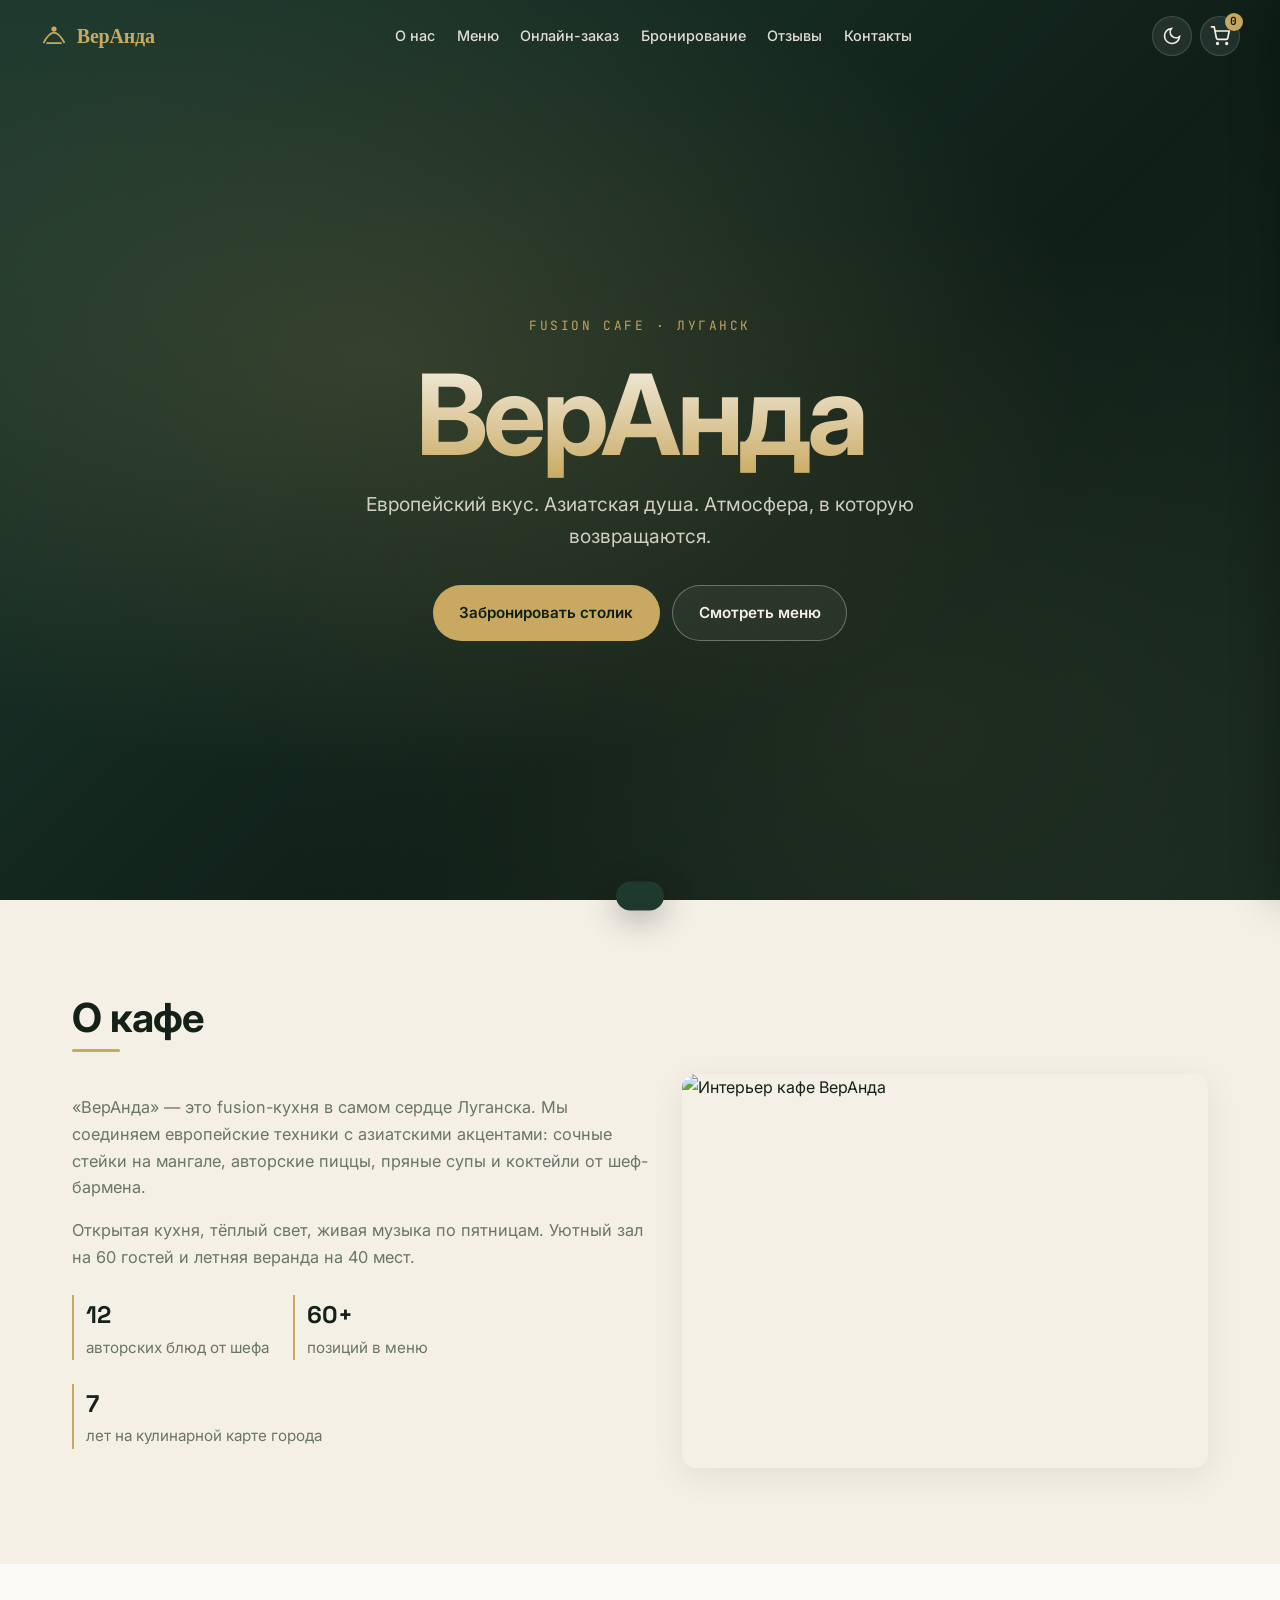
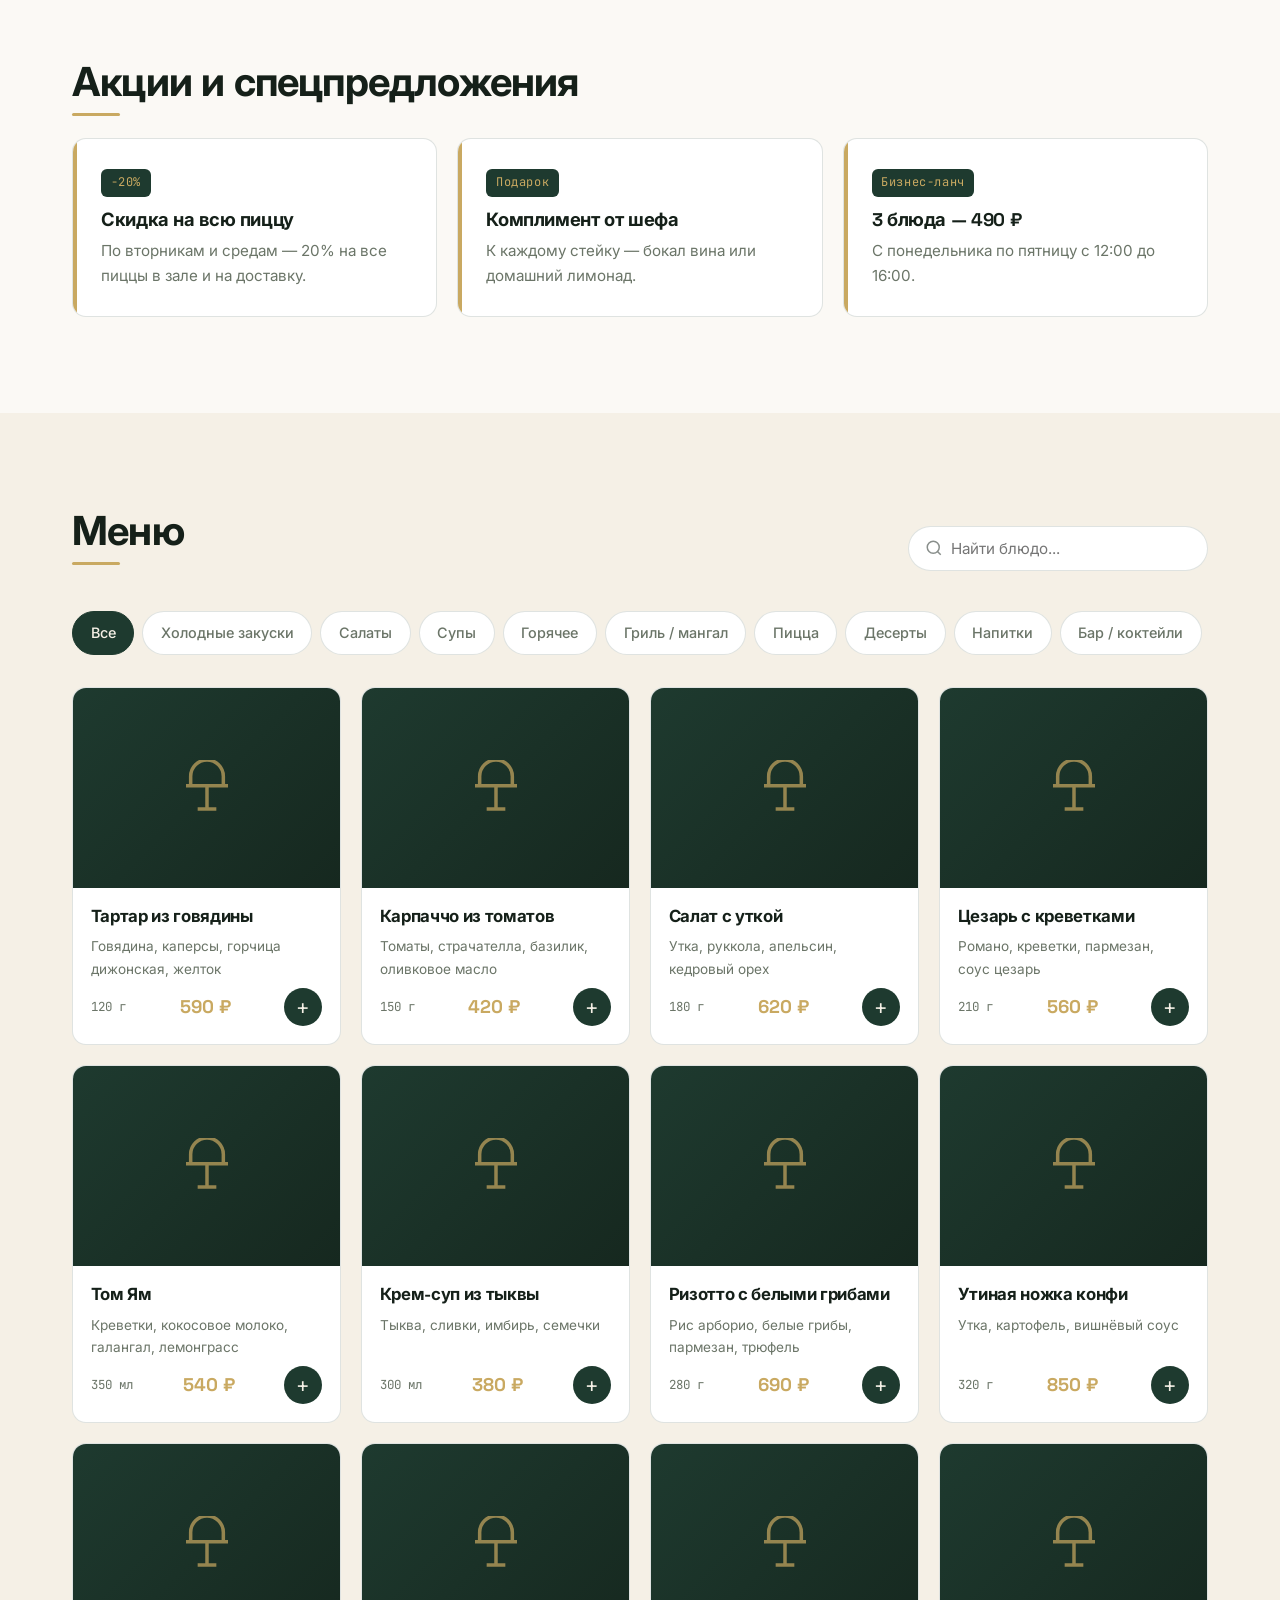
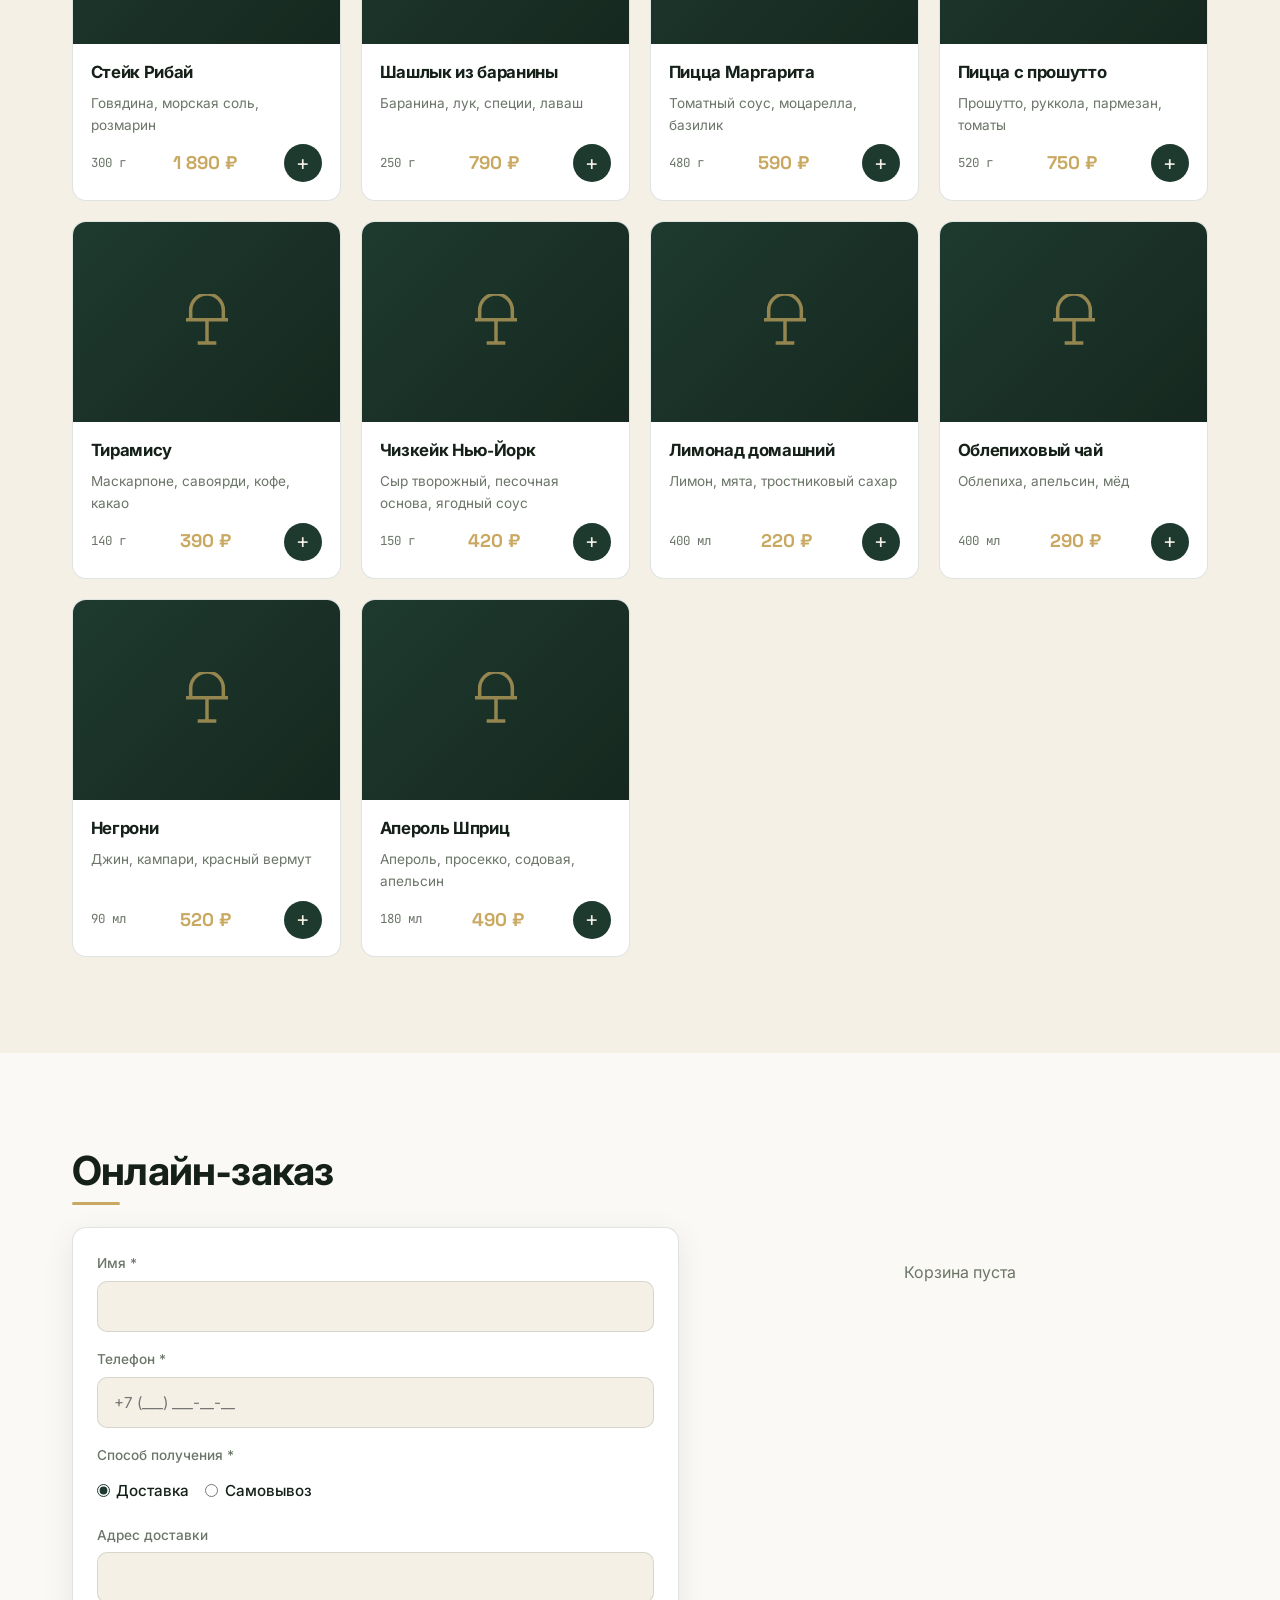
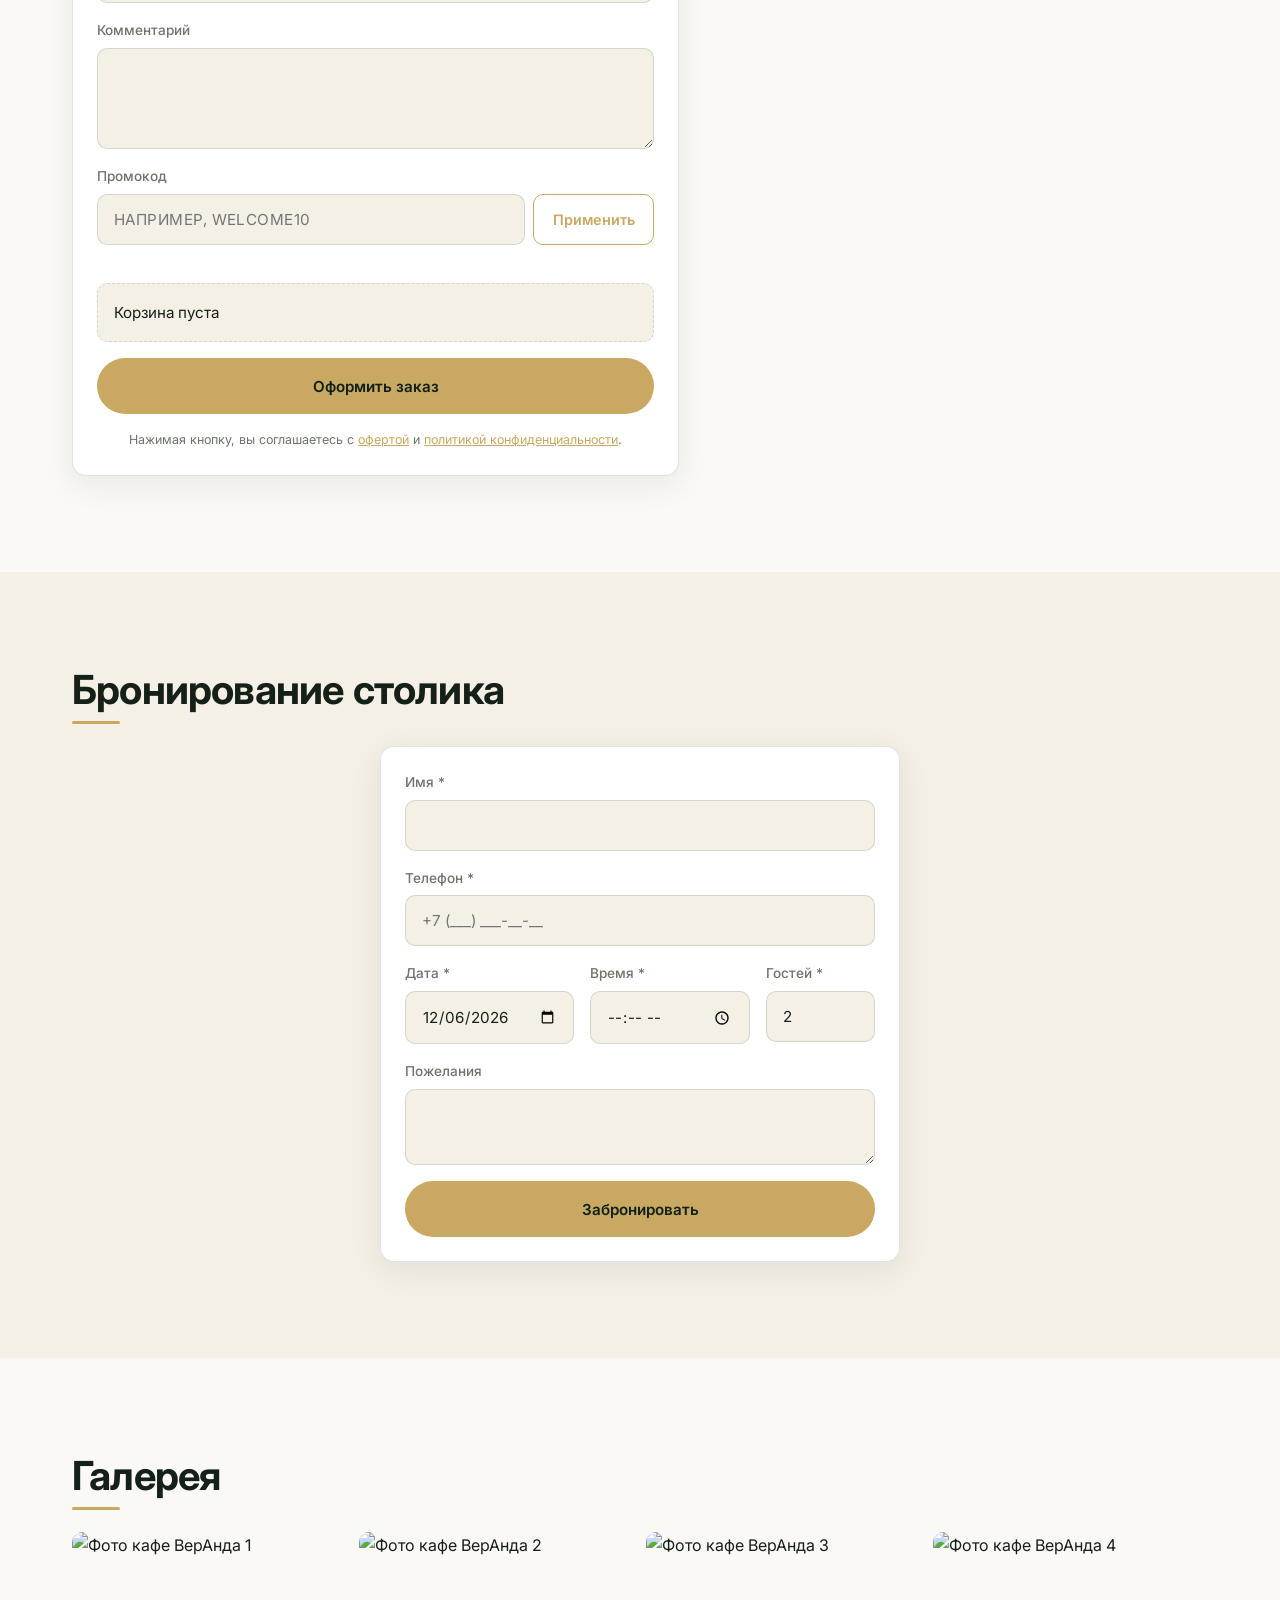
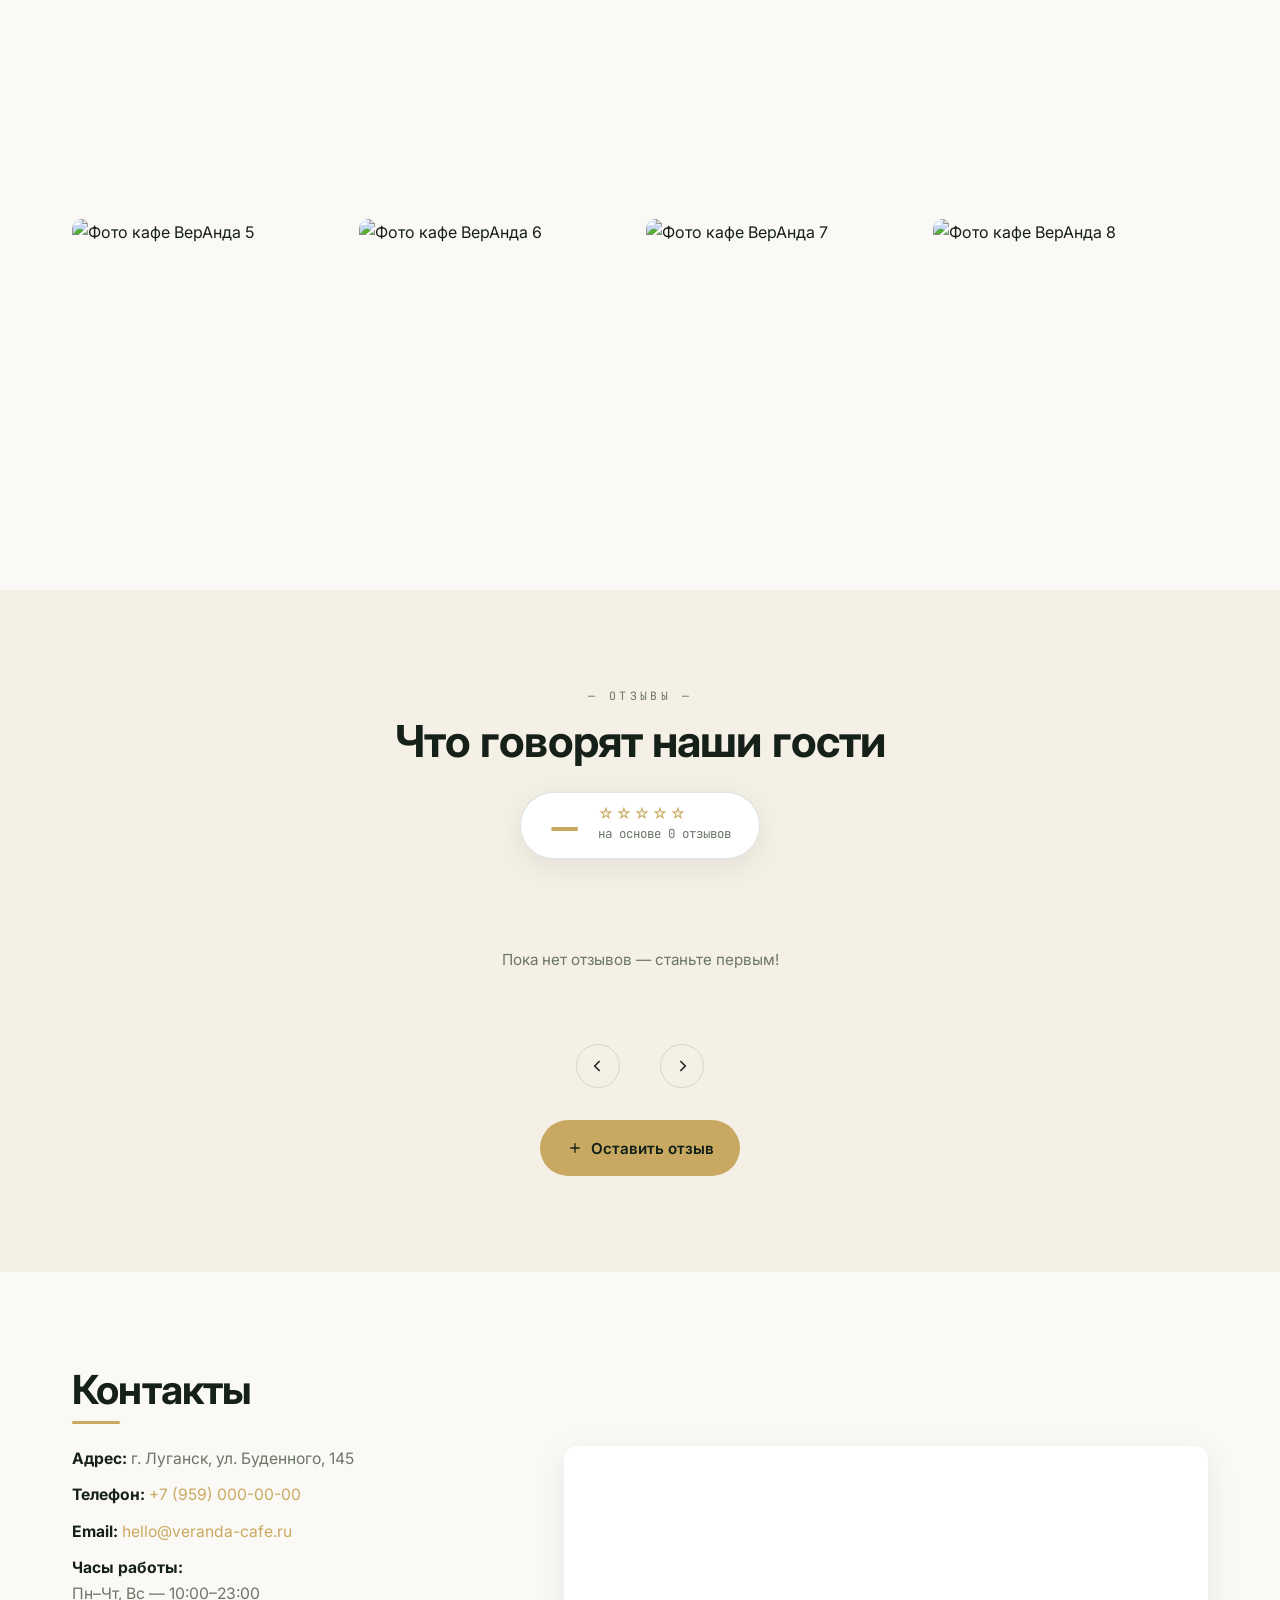
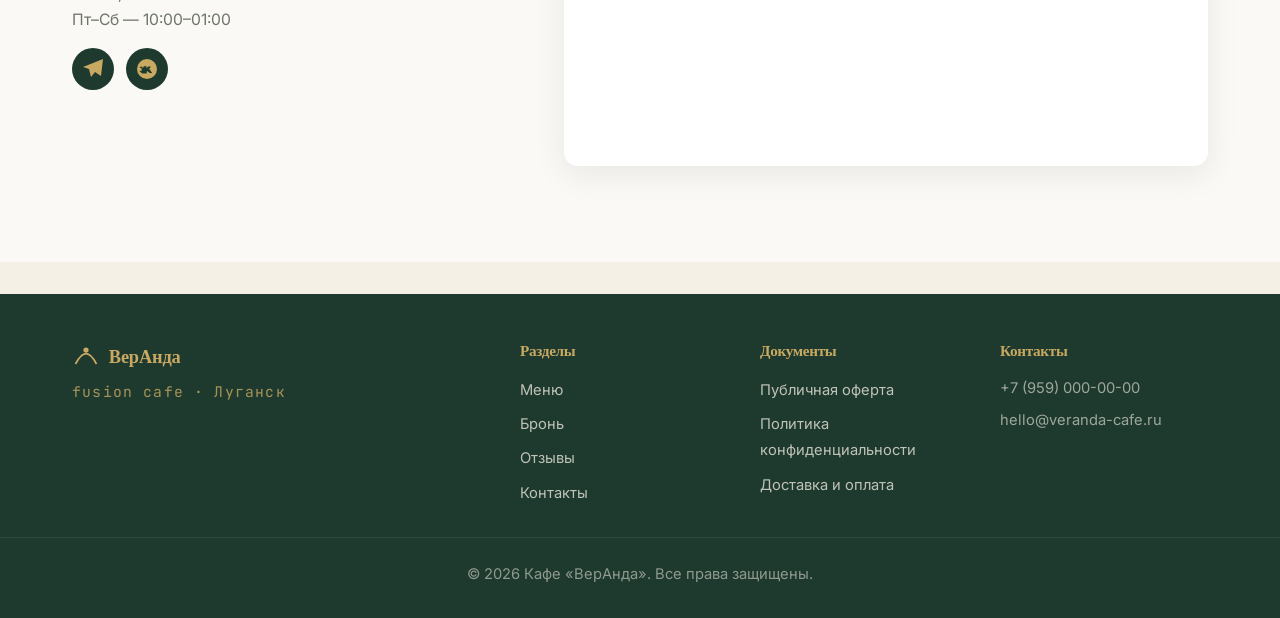
==== index.html @ c9a03151 "Initial commit: ВерАнда site" ====
<!DOCTYPE html>
<html lang="ru" data-theme="light">
<head>
<meta charset="UTF-8">
<meta name="viewport" content="width=device-width, initial-scale=1">
<title>ВерАнда — fusion cafe в Луганске | Доставка, бронь столика</title>
<meta name="description" content="ВерАнда — fusion cafe на ул. Буденного 145 в Луганске. Европейская и азиатская кухня, мангал, пицца, коктейли. Онлайн-заказ и бронирование столиков.">
<meta name="keywords" content="кафе Луганск, fusion cafe, ВерАнда, доставка еды Луганск, бронь столика">
<meta name="theme-color" content="#1E3A2F">
<link rel="canonical" href="https://veranda-cafe.ru/">

<meta property="og:title" content="ВерАнда — fusion cafe">
<meta property="og:description" content="Европейская и азиатская кухня в Луганске">
<meta property="og:type" content="restaurant">
<meta property="og:image" content="https://veranda-cafe.ru/img/og.webp">
<meta property="og:locale" content="ru_RU">

<link rel="preconnect" href="https://fonts.googleapis.com">
<link rel="preconnect" href="https://fonts.gstatic.com" crossorigin>
<link rel="preload" as="style" href="https://fonts.googleapis.com/css2?family=Inter:wght@400;500;600&family=Space+Grotesk:wght@500;700&family=JetBrains+Mono:wght@400&display=swap">
<link rel="stylesheet" href="https://fonts.googleapis.com/css2?family=Inter:wght@400;500;600&family=Space+Grotesk:wght@500;700&family=JetBrains+Mono:wght@400&display=swap" media="print" onload="this.media='all'">

<style>
  :root{
    --green:#1E3A2F;--gold:#C9A961;--cream:#F5F0E6;--dark:#0F1F18;
    --text:#152019;--muted:#6b7568;--bg:#F5F0E6;--card:#fff;
    --border:rgba(30,58,47,.14);--header-h:72px;
  }
  [data-theme="dark"]{
    --bg:#0F1F18;--card:#16281f;--text:#ece9e0;--muted:#9aa69c;
    --border:rgba(201,169,97,.18);
  }
  *{box-sizing:border-box;margin:0;padding:0}
  html{scroll-behavior:smooth}
  body{font-family:Inter,system-ui,sans-serif;background:var(--bg);color:var(--text);line-height:1.6;-webkit-font-smoothing:antialiased;overflow-x:hidden;transition:background .25s,color .25s}
  h1,h2,h3{font-family:'Space Grotesk',sans-serif;line-height:1.15;font-weight:700}
  section[id]{scroll-margin-top:calc(var(--header-h) + 12px)}

  .site-header{position:fixed;top:0;left:0;right:0;z-index:100;padding:0 1.25rem;transition:background .35s,box-shadow .35s,border-color .35s}
  .site-header.scrolled{background:rgba(245,240,230,.88);-webkit-backdrop-filter:saturate(140%) blur(14px);backdrop-filter:saturate(140%) blur(14px);border-bottom:1px solid var(--border)}
  [data-theme="dark"] .site-header.scrolled{background:rgba(15,31,24,.88)}
  .nav-wrap{max-width:1200px;margin:0 auto;display:flex;align-items:center;justify-content:space-between;gap:1rem;height:var(--header-h)}
  .logo{display:flex;align-items:center;gap:.55rem;font-family:'Space Grotesk';font-weight:700;font-size:1.25rem;letter-spacing:-.01em;color:var(--gold);position:relative;z-index:3}
  .nav-links{display:none;gap:1.75rem;font-size:.95rem;font-weight:500}
  .site-header:not(.scrolled) .nav-links a{color:#F5F0E6}
  .icon-btn{width:40px;height:40px;border-radius:50%;display:grid;place-items:center;border:1px solid var(--border);background:var(--card);color:var(--text);position:relative;cursor:pointer;transition:all .25s}
  .site-header:not(.scrolled) .icon-btn{background:rgba(255,255,255,.08);border-color:rgba(255,255,255,.15);color:#F5F0E6}
  .icon-sun{display:none}
  [data-theme="dark"] .icon-moon{display:none}
  [data-theme="dark"] .icon-sun{display:block}
  .burger{display:none;width:40px;height:40px;border-radius:50%;flex-direction:column;justify-content:center;align-items:center;gap:5px}
  .burger span{display:block;width:20px;height:2px;background:var(--text);border-radius:2px;transition:.3s}
  .site-header:not(.scrolled) .burger span{background:#F5F0E6}

  .hero{min-height:100svh;display:flex;flex-direction:column;justify-content:center;align-items:center;background:linear-gradient(135deg,#1E3A2F,#0F1F18 60%,#16281f);color:#F5F0E6;padding:calc(var(--header-h) + 2rem) 1.25rem 3rem;text-align:center;position:relative;overflow:hidden}
  .hero h1{font-size:clamp(3rem,12vw,7rem);letter-spacing:-.04em;background:linear-gradient(180deg,#F5F0E6,#C9A961);-webkit-background-clip:text;background-clip:text;-webkit-text-fill-color:transparent}
  .hero-content{position:relative;z-index:2}
  .hero-tag{font-family:'JetBrains Mono';font-size:.8rem;letter-spacing:.2em;text-transform:uppercase;color:var(--gold);margin-bottom:1rem}
  .hero-slogan{font-size:clamp(1rem,2.5vw,1.2rem);max-width:560px;margin:0 auto 2rem;opacity:.88;color:#e8e4d8}
  .hero-cta{display:flex;gap:.75rem;flex-wrap:wrap;justify-content:center}
  .btn{display:inline-flex;align-items:center;justify-content:center;padding:.9rem 1.6rem;border-radius:999px;font-weight:600;font-size:.95rem;border:1px solid transparent;cursor:pointer;font-family:inherit}
  .btn-primary{background:var(--gold);color:#0F1F18}
  .btn-ghost{border-color:rgba(255,255,255,.3);color:#F5F0E6;background:rgba(255,255,255,.05)}
</style>

<link rel="stylesheet" href="css/styles.css" media="print" onload="this.media='all'">
<noscript><link rel="stylesheet" href="css/styles.css"></noscript>

<script type="application/ld+json">
{
  "@context":"https://schema.org",
  "@type":"Restaurant",
  "name":"ВерАнда",
  "image":"https://veranda-cafe.ru/img/hero.webp",
  "servesCuisine":["European","Asian","Fusion","Grill"],
  "priceRange":"₽₽",
  "telephone":"+7-959-000-00-00",
  "address":{"@type":"PostalAddress","streetAddress":"ул. Буденного, 145","addressLocality":"Луганск","addressCountry":"RU"},
  "geo":{"@type":"GeoCoordinates","latitude":48.5678,"longitude":39.3210},
  "url":"https://veranda-cafe.ru",
  "openingHoursSpecification":[{"@type":"OpeningHoursSpecification","dayOfWeek":["Monday","Tuesday","Wednesday","Thursday","Sunday"],"opens":"10:00","closes":"23:00"},{"@type":"OpeningHoursSpecification","dayOfWeek":["Friday","Saturday"],"opens":"10:00","closes":"01:00"}],
  "acceptsReservations":"True"
}
</script>
</head>
<body>

<header class="site-header" id="site-header">
  <div class="nav-wrap">
    <a href="#hero" class="logo" aria-label="ВерАнда — на главную">
      <svg width="32" height="32" viewBox="0 0 32 32" fill="none" aria-hidden="true">
        <path d="M4 24c4-8 8-12 12-12s8 4 12 12" stroke="currentColor" stroke-width="2"/>
        <path d="M8 24h16" stroke="currentColor" stroke-width="2" stroke-linecap="round"/>
        <circle cx="16" cy="8" r="3" fill="currentColor"/>
      </svg>
      <span>ВерАнда</span>
    </a>

    <ul class="nav-links">
      <li><a href="#about">О нас</a></li>
      <li><a href="#menu">Меню</a></li>
      <li><a href="#order">Онлайн-заказ</a></li>
      <li><a href="#booking">Бронирование</a></li>
      <li><a href="#reviews">Отзывы</a></li>
      <li><a href="#contacts">Контакты</a></li>
    </ul>

    <div class="nav-actions">
      <button id="theme-toggle" class="icon-btn" aria-label="Переключить тему" type="button">
        <svg class="icon-moon" viewBox="0 0 24 24" width="20" height="20" fill="none" stroke="currentColor" stroke-width="2" aria-hidden="true">
          <path d="M21 12.79A9 9 0 1 1 11.21 3 7 7 0 0 0 21 12.79z"/>
        </svg>
        <svg class="icon-sun" viewBox="0 0 24 24" width="20" height="20" fill="none" stroke="currentColor" stroke-width="2" aria-hidden="true">
          <circle cx="12" cy="12" r="4"/>
          <path d="M12 2v2M12 20v2M4.93 4.93l1.41 1.41M17.66 17.66l1.41 1.41M2 12h2M20 12h2M4.93 19.07l1.41-1.41M17.66 6.34l1.41-1.41"/>
        </svg>
      </button>

      <button id="cart-btn" class="icon-btn" aria-label="Корзина" type="button">
        <svg viewBox="0 0 24 24" width="20" height="20" fill="none" stroke="currentColor" stroke-width="2" aria-hidden="true">
          <circle cx="9" cy="21" r="1"/><circle cx="20" cy="21" r="1"/>
          <path d="M1 1h4l2.68 13.39a2 2 0 0 0 2 1.61h9.72a2 2 0 0 0 2-1.61L23 6H6"/>
        </svg>
        <span class="cart-badge" id="cart-count" hidden>0</span>
      </button>

      <button class="burger" id="burger" aria-label="Открыть меню" type="button">
        <span></span><span></span><span></span>
      </button>
    </div>
  </div>
</header>

<section class="hero" id="hero">
  <div class="hero-overlay"></div>
  <div class="hero-content">
    <p class="hero-tag">fusion cafe · Луганск</p>
    <h1>ВерАнда</h1>
    <p class="hero-slogan">Европейский вкус. Азиатская душа. Атмосфера, в которую возвращаются.</p>
    <div class="hero-cta">
      <button class="btn btn-primary" data-scroll="#booking" type="button">Забронировать столик</button>
      <button class="btn btn-ghost" data-scroll="#menu" type="button">Смотреть меню</button>
    </div>
  </div>
</section>

<section class="section" id="about">
  <div class="container">
    <h2 class="section-title">О кафе</h2>
    <div class="about-grid">
      <div class="about-text">
        <p>«ВерАнда» — это fusion-кухня в самом сердце Луганска. Мы соединяем европейские техники с азиатскими акцентами: сочные стейки на мангале, авторские пиццы, пряные супы и коктейли от шеф-бармена.</p>
        <p>Открытая кухня, тёплый свет, живая музыка по пятницам. Уютный зал на 60 гостей и летняя веранда на 40 мест.</p>
        <ul class="features">
          <li><strong>12</strong> авторских блюд от шефа</li>
          <li><strong>60+</strong> позиций в меню</li>
          <li><strong>7</strong> лет на кулинарной карте города</li>
        </ul>
      </div>
      <picture>
        <source srcset="img/about.webp" type="image/webp">
        <img src="img/about.jpg" alt="Интерьер кафе ВерАнда" loading="lazy" width="600" height="450">
      </picture>
    </div>
  </div>
</section>

<section class="section section-alt" id="promo">
  <div class="container">
    <h2 class="section-title">Акции и спецпредложения</h2>
    <div class="promo-grid" id="promo-grid"><!-- JS --></div>
  </div>
</section>

<section class="section" id="menu">
  <div class="container">
    <div class="menu-header">
      <h2 class="section-title">Меню</h2>
      <div class="menu-tools">
        <label class="search">
          <svg viewBox="0 0 24 24" width="18" height="18" fill="none" stroke="currentColor" stroke-width="2" aria-hidden="true"><circle cx="11" cy="11" r="8"/><path d="m21 21-4.35-4.35"/></svg>
          <input type="search" id="menu-search" placeholder="Найти блюдо..." aria-label="Поиск по меню">
        </label>
      </div>
    </div>
    <div class="tabs" id="menu-tabs" role="tablist"><!-- JS --></div>
    <div class="menu-grid" id="menu-grid"><!-- JS --></div>
    <p class="empty" id="menu-empty" hidden>Ничего не найдено</p>
  </div>
</section>

<section class="section section-alt" id="order">
  <div class="container">
    <h2 class="section-title">Онлайн-заказ</h2>
    <div class="order-grid">
      <form id="order-form" class="form" novalidate>
        <input type="text" name="hp" class="hp" tabindex="-1" autocomplete="off" aria-hidden="true">
        <div class="field">
          <label for="o-name">Имя *</label>
          <input id="o-name" name="name" required minlength="2" maxlength="60">
        </div>
        <div class="field">
          <label for="o-phone">Телефон *</label>
          <input id="o-phone" name="phone" required inputmode="tel" placeholder="+7 (___) ___-__-__">
        </div>
        <div class="field">
          <label>Способ получения *</label>
          <div class="radio-group">
            <label><input type="radio" name="delivery" value="delivery" checked> Доставка</label>
            <label><input type="radio" name="delivery" value="pickup"> Самовывоз</label>
          </div>
        </div>
        <div class="field" id="address-field">
          <label for="o-address">Адрес доставки</label>
          <input id="o-address" name="address" maxlength="200">
        </div>
        <div class="field">
          <label for="o-comment">Комментарий</label>
          <textarea id="o-comment" name="comment" rows="3" maxlength="300"></textarea>
        </div>

        <!-- ПРОМОКОД -->
        <div class="field">
          <label for="o-promo">Промокод</label>
          <div class="promo-row">
            <input id="o-promo" name="promocode" type="text" placeholder="Например, WELCOME10"
                   maxlength="50" autocomplete="off" spellcheck="false">
            <button type="button" class="btn-promo" id="promo-apply">Применить</button>
          </div>
          <small class="promo-hint" id="promo-hint"></small>
        </div>

        <div class="cart-summary" id="cart-summary">
          <p>Корзина пуста</p>
        </div>
        <button type="submit" class="btn btn-primary btn-block">Оформить заказ</button>
        <p class="form-note">Нажимая кнопку, вы соглашаетесь с <a href="legal/offer.html">офертой</a> и <a href="legal/privacy.html">политикой конфиденциальности</a>.</p>
      </form>
      <div class="cart-list" id="cart-list"></div>
    </div>
  </div>
</section>

<section class="section" id="booking">
  <div class="container">
    <h2 class="section-title">Бронирование столика</h2>
    <form id="booking-form" class="form form-narrow" novalidate>
      <input type="text" name="hp" class="hp" tabindex="-1" autocomplete="off" aria-hidden="true">
      <div class="field">
        <label for="b-name">Имя *</label>
        <input id="b-name" name="name" required minlength="2" maxlength="60">
      </div>
      <div class="field">
        <label for="b-phone">Телефон *</label>
        <input id="b-phone" name="phone" required inputmode="tel" placeholder="+7 (___) ___-__-__">
      </div>
      <div class="row">
        <div class="field">
          <label for="b-date">Дата *</label>
          <input id="b-date" name="date" type="date" required>
        </div>
        <div class="field">
          <label for="b-time">Время *</label>
          <input id="b-time" name="time" type="time" required min="10:00" max="23:00">
        </div>
        <div class="field">
          <label for="b-guests">Гостей *</label>
          <input id="b-guests" name="guests" type="number" min="1" max="20" value="2" required>
        </div>
      </div>
      <div class="field">
        <label for="b-comment">Пожелания</label>
        <textarea id="b-comment" name="comment" rows="2" maxlength="300"></textarea>
      </div>
      <button type="submit" class="btn btn-primary btn-block">Забронировать</button>
    </form>
  </div>
</section>

<section class="section section-alt" id="gallery">
  <div class="container">
    <h2 class="section-title">Галерея</h2>
    <div class="gallery" id="gallery-grid"><!-- JS --></div>
  </div>
</section>

<!-- ========== REVIEWS ========== -->
<section class="section section-reviews" id="reviews">
  <div class="container">

    <div class="section__head">
      <p class="eyebrow">— Отзывы —</p>
      <h2 class="section__title">Что говорят наши гости</h2>

      <div class="rating-badge">
        <b class="rating-badge__score" id="reviews-avg">0,0</b>
        <div class="rating-badge__side">
          <span class="rating-badge__stars" id="reviews-avg-stars" aria-hidden="true">★★★★★</span>
          <small class="rating-badge__count">на основе <span id="reviews-count">0</span> отзывов</small>
        </div>
      </div>
    </div>

    <div class="slider" id="reviews-slider" aria-roledescription="карусель" aria-label="Отзывы гостей">
      <div class="slider__track" id="reviews-list">
        <!-- JS: карточки отзывов -->
      </div>

      <div class="slider__nav" id="reviews-controls" hidden>
        <button type="button" class="slider__btn" id="reviews-prev" aria-label="Предыдущий отзыв">
          <svg viewBox="0 0 24 24" fill="none" stroke="currentColor" stroke-width="1.8"><path d="m14 6-6 6 6 6"/></svg>
        </button>

        <div class="dots" id="reviews-dots" role="tablist" aria-label="Навигация по отзывам"></div>

        <button type="button" class="slider__btn" id="reviews-next" aria-label="Следующий отзыв">
          <svg viewBox="0 0 24 24" fill="none" stroke="currentColor" stroke-width="1.8"><path d="m10 6 6 6-6 6"/></svg>
        </button>
      </div>
    </div>

    <div class="reviews__cta">
      <button class="btn btn-primary" type="button" id="reviews-open-modal">
        <svg class="icon" viewBox="0 0 24 24" width="16" height="16" fill="none" stroke="currentColor" stroke-width="2" aria-hidden="true"><path d="M12 5v14M5 12h14"/></svg>
        Оставить отзыв
      </button>
    </div>
  </div>
</section>

<!-- REVIEW MODAL -->
<div class="modal" id="review-modal" aria-hidden="true">
  <div class="modal__backdrop" data-modal-close></div>
  <div class="modal__dialog" role="dialog" aria-modal="true" aria-labelledby="review-modal-title">
    <button type="button" class="modal__close" data-modal-close aria-label="Закрыть">✕</button>
    <h3 class="modal__title" id="review-modal-title">Оставить отзыв</h3>

    <form id="review-form" class="form review-form" novalidate>
      <input type="text" name="honeypot" class="hp" tabindex="-1" autocomplete="off" aria-hidden="true">

      <div class="form__field">
        <label for="r-name">Имя</label>
        <input id="r-name" name="name" type="text" required minlength="2" maxlength="60" placeholder="Как к вам обращаться?">
        <span class="form__error"></span>
      </div>

      <div class="form__field">
        <label>Оценка</label>
        <div class="rating-input" id="rating-input">
          <button type="button" class="rating-input__star" data-value="1" aria-label="1 звезда">★</button>
          <button type="button" class="rating-input__star" data-value="2" aria-label="2 звезды">★</button>
          <button type="button" class="rating-input__star" data-value="3" aria-label="3 звезды">★</button>
          <button type="button" class="rating-input__star" data-value="4" aria-label="4 звезды">★</button>
          <button type="button" class="rating-input__star" data-value="5" aria-label="5 звёзд">★</button>
        </div>
        <input type="hidden" name="rating" id="rating-value-input" value="">
        <span class="form__error"></span>
      </div>

      <div class="form__field">
        <label for="r-text">Отзыв</label>
        <textarea id="r-text" name="text" rows="4" required minlength="10" maxlength="800" placeholder="Поделитесь впечатлениями (минимум 10 символов)"></textarea>
        <span class="form__error"></span>
      </div>

      <button type="submit" class="btn btn-primary btn-block">Опубликовать отзыв</button>
    </form>
  </div>
</div>

<section class="section section-alt" id="contacts">
  <div class="container">
    <h2 class="section-title">Контакты</h2>
    <div class="contacts-grid">
      <div class="contact-info">
        <p><strong>Адрес:</strong> г. Луганск, ул. Буденного, 145</p>
        <p><strong>Телефон:</strong> <a href="tel:+79590000000">+7 (959) 000-00-00</a></p>
        <p><strong>Email:</strong> <a href="mailto:hello@veranda-cafe.ru">hello@veranda-cafe.ru</a></p>
        <p><strong>Часы работы:</strong><br>Пн–Чт, Вс — 10:00–23:00<br>Пт–Сб — 10:00–01:00</p>
        <div class="socials">
          <a href="https://t.me/veranda_cafe" aria-label="Telegram" target="_blank" rel="noopener">
            <svg width="24" height="24" viewBox="0 0 24 24" fill="currentColor" aria-hidden="true"><path d="M22 2 2 10l6 2 2 8 4-5 6 4z"/></svg>
          </a>
          <a href="https://vk.com/veranda_cafe" aria-label="VK" target="_blank" rel="noopener">
            <svg width="24" height="24" viewBox="0 0 24 24" fill="currentColor" aria-hidden="true"><path d="M12 2a10 10 0 1 0 0 20 10 10 0 0 0 0-20zm4 12.5c.4.4.8.7 1 1 .2.3.1.6-.3.6h-1.7c-.4 0-.7-.2-1-.5-.6-.6-1.2-1.3-1.7-1.3-.4 0-.5.2-.5.7v1c0 .3-.1.5-.4.5h-2.7c-1.5 0-2.8-.9-3.8-2.1-.3-.4-.1-.6.3-.6.3 0 1.3.2 1.5-.3s.1-1.2.1-1.5c0-.2-.1-.3-.3-.4-.7-.3-1.4-.6-1.7-1.3-.1-.3 0-.5.3-.5h2c.2 0 .4.1.4.4v.6c0 .2.1.3.2.3s.3 0 .4-.2c.3-.4.5-1 .6-1.3.1-.2.3-.3.5-.3h2c.3 0 .4.1.4.4 0 .3-.1.7-.3 1-.1.2 0 .3.1.3.7 0 1.3-.8 1.5-1.2.1-.2.3-.3.5-.3h2c.3 0 .4.2.3.5-.3.7-1.4 1.7-1.5 1.8-.1.1-.1.2 0 .3.2.3 1 1 1 1z"/></svg>
          </a>
        </div>
      </div>
      <div class="map">
        <iframe src="https://yandex.ru/map-widget/v1/?ll=39.3210%2C48.5678&z=16" loading="lazy" title="Карта" width="100%" height="320" frameborder="0"></iframe>
      </div>
    </div>
  </div>
</section>

<footer class="footer">
  <div class="container footer-grid">
    <div>
      <div class="logo logo-footer">
        <svg width="28" height="28" viewBox="0 0 32 32" aria-hidden="true">
          <path d="M4 24c4-8 8-12 12-12s8 4 12 12" stroke="currentColor" stroke-width="2" fill="none"/>
          <circle cx="16" cy="8" r="3" fill="currentColor"/>
        </svg>
        <span>ВерАнда</span>
      </div>
      <p class="footer-tagline">fusion cafe · Луганск</p>
    </div>
    <div>
      <h4>Разделы</h4>
      <ul>
        <li><a href="#menu">Меню</a></li>
        <li><a href="#booking">Бронь</a></li>
        <li><a href="#reviews">Отзывы</a></li>
        <li><a href="#contacts">Контакты</a></li>
      </ul>
    </div>
    <div>
      <h4>Документы</h4>
      <ul>
        <li><a href="legal/offer.html">Публичная оферта</a></li>
        <li><a href="legal/privacy.html">Политика конфиденциальности</a></li>
        <li><a href="legal/delivery.html">Доставка и оплата</a></li>
      </ul>
    </div>
    <div>
      <h4>Контакты</h4>
      <p><a href="tel:+79590000000">+7 (959) 000-00-00</a></p>
      <p><a href="mailto:hello@veranda-cafe.ru">hello@veranda-cafe.ru</a></p>
    </div>
  </div>
  <div class="footer-bottom">
    <p>© <span id="year"></span> Кафе «ВерАнда». Все права защищены.</p>
  </div>
</footer>

<aside class="cart-drawer" id="cart-drawer" aria-hidden="true">
  <div class="cart-drawer-header">
    <h3>Корзина</h3>
    <button class="icon-btn" id="cart-close" aria-label="Закрыть" type="button">✕</button>
  </div>
  <div class="cart-drawer-body" id="cart-drawer-body"></div>
  <div class="cart-drawer-footer">
    <p>Итого: <strong id="cart-total">0 ₽</strong></p>
    <button class="btn btn-primary btn-block" id="cart-checkout" type="button">Оформить</button>
  </div>
</aside>
<div class="overlay" id="overlay"></div>

<div class="toast" id="toast" role="status" aria-live="polite"></div>

<script src="js/app.js" defer></script>
</body>
</html>
---- css/styles.css ----
/* ==== RESET / BASE ==== */
*,*::before,*::after{box-sizing:border-box;margin:0;padding:0}
html{scroll-behavior:smooth;-webkit-text-size-adjust:100%}
img,picture,svg{display:block;max-width:100%;height:auto}
button,input,textarea,select{font:inherit;color:inherit}
a{color:inherit;text-decoration:none}
button{cursor:pointer;background:none;border:none}
ul{list-style:none}

:root{
  --green:#1E3A2F;
  --green-2:#16281f;
  --gold:#C9A961;
  --gold-2:#d8bd7d;
  --cream:#F5F0E6;
  --dark:#0F1F18;
  --text:#152019;
  --muted:#6b7568;
  --bg:#F5F0E6;
  --card:#ffffff;
  --border:rgba(30,58,47,.14);
  --shadow:0 8px 32px rgba(15,31,24,.08);
  --shadow-lg:0 20px 60px rgba(15,31,24,.14);
  --radius:14px;
  --radius-sm:10px;
  --container:1200px;
  --transition:.25s ease;
  --header-h:72px;
}
[data-theme="dark"]{
  --text:#ece9e0;
  --muted:#9aa69c;
  --bg:#0F1F18;
  --card:#16281f;
  --border:rgba(201,169,97,.18);
  --shadow:0 8px 32px rgba(0,0,0,.4);
  --shadow-lg:0 20px 60px rgba(0,0,0,.5);
}

body{
  font-family:Inter,system-ui,-apple-system,sans-serif;
  background:var(--bg);color:var(--text);line-height:1.65;
  font-size:16px;-webkit-font-smoothing:antialiased;
  transition:background var(--transition),color var(--transition);
  overflow-x:hidden;
}
h1,h2,h3,h4{font-family:'Space Grotesk','Inter',sans-serif;line-height:1.15;font-weight:700;letter-spacing:-.02em}
.mono{font-family:'JetBrains Mono',monospace}

.container{max-width:var(--container);margin:0 auto;padding:0 1.25rem}
section[id]{scroll-margin-top:calc(var(--header-h) + 12px)}

/* ==== SITE HEADER ==== */
.site-header{
  position:fixed;top:0;left:0;right:0;z-index:100;
  padding:0 1.25rem;
  transition:background .35s ease,box-shadow .35s ease,backdrop-filter .35s ease,border-color .35s ease;
  border-bottom:1px solid transparent;
}
.site-header.scrolled{
  background:color-mix(in srgb,var(--bg) 88%,transparent);
  -webkit-backdrop-filter:saturate(140%) blur(14px);
  backdrop-filter:saturate(140%) blur(14px);
  border-bottom-color:var(--border);
  box-shadow:0 6px 24px rgba(15,31,24,.06);
}
[data-theme="dark"] .site-header.scrolled{
  background:color-mix(in srgb,#0F1F18 88%,transparent);
  box-shadow:0 6px 24px rgba(0,0,0,.35);
}
.nav-wrap{
  max-width:var(--container);margin:0 auto;
  display:flex;align-items:center;justify-content:space-between;
  gap:1rem;height:var(--header-h);
  position:relative;
}

.logo{
  display:flex;align-items:center;gap:.55rem;
  font-family:'Space Grotesk';font-weight:700;font-size:1.25rem;
  letter-spacing:-.01em;color:var(--gold);
  position:relative;z-index:3;
  transition:color var(--transition),transform var(--transition);
}
.logo:hover{transform:translateY(-1px)}
.logo svg{width:28px;height:28px;color:var(--gold)}
.logo-footer{color:var(--gold);margin-bottom:.5rem;font-size:1.15rem}

.nav-links{display:none;gap:1.35rem;font-size:.9rem;font-weight:500}
.nav-links a{
  position:relative;padding:.25rem 0;
  opacity:.9;transition:color var(--transition),opacity var(--transition);
}
.nav-links a::after{
  content:"";position:absolute;left:0;right:0;bottom:-2px;height:1.5px;
  background:var(--gold);border-radius:2px;
  transform:scaleX(0);transform-origin:left;
  transition:transform .35s cubic-bezier(.2,.8,.2,1);
}
.nav-links a:hover{opacity:1;color:var(--gold)}
.nav-links a:hover::after{transform:scaleX(1)}

.nav-actions{display:flex;gap:.5rem;align-items:center;position:relative;z-index:3}
.icon-btn{
  width:40px;height:40px;border-radius:50%;
  display:grid;place-items:center;
  border:1px solid var(--border);
  background:var(--card);color:var(--text);
  transition:background var(--transition),color var(--transition),transform var(--transition),border-color var(--transition);
  position:relative;
}
.icon-btn:hover{transform:translateY(-1px);border-color:var(--gold);color:var(--gold)}
.icon-btn:focus-visible{outline:2px solid var(--gold);outline-offset:2px}
.cart-badge{
  position:absolute;top:-4px;right:-4px;min-width:18px;height:18px;
  border-radius:9px;background:var(--gold);color:#0F1F18;
  font-size:.7rem;font-weight:700;display:grid;place-items:center;padding:0 5px;
  font-family:'JetBrains Mono';line-height:1;
}

.icon-sun,.icon-moon{transition:transform .35s ease,opacity .35s ease}
.icon-sun{display:none}
[data-theme="dark"] .icon-moon{display:none}
[data-theme="dark"] .icon-sun{display:block}

.site-header:not(.scrolled) .logo{color:var(--gold)}
.site-header:not(.scrolled) .nav-links a{color:#F5F0E6}
.site-header:not(.scrolled) .nav-links a:hover{color:var(--gold)}
.site-header:not(.scrolled) .icon-btn{
  background:rgba(255,255,255,.08);
  border-color:rgba(255,255,255,.15);
  color:#F5F0E6;
}
.site-header:not(.scrolled) .icon-btn:hover{
  background:rgba(201,169,97,.2);
  border-color:var(--gold);
  color:var(--gold);
}
.site-header:not(.scrolled) .burger span{background:#F5F0E6}

.burger{
  width:40px;height:40px;border-radius:50%;
  display:none;flex-direction:column;justify-content:center;align-items:center;gap:5px;
  transition:background var(--transition);
}
.burger span{display:block;width:20px;height:2px;background:var(--text);border-radius:2px;transition:.3s}
.burger.active span:nth-child(1){transform:translateY(7px) rotate(45deg)}
.burger.active span:nth-child(2){opacity:0}
.burger.active span:nth-child(3){transform:translateY(-7px) rotate(-45deg)}

/* ==== HERO ==== */
.hero{
  position:relative;
  min-height:100svh;
  display:flex;flex-direction:column;justify-content:center;align-items:center;
  text-align:center;
  background:linear-gradient(135deg,#1E3A2F 0%,#0F1F18 60%,#16281f 100%);
  color:#F5F0E6;
  padding:calc(var(--header-h) + 2rem) 1.25rem 3rem;
  overflow:hidden;
}
.hero::before{
  content:"";position:absolute;inset:0;
  background:radial-gradient(ellipse at 30% 40%,rgba(201,169,97,.18),transparent 55%),
             radial-gradient(ellipse at 70% 80%,rgba(201,169,97,.08),transparent 50%);
  pointer-events:none;
}
.hero-overlay{
  position:absolute;inset:0;
  background:url('../img/hero.webp') center/cover no-repeat;
  opacity:.18;pointer-events:none;
}
.hero-content{
  position:relative;z-index:2;max-width:720px;
  display:flex;flex-direction:column;align-items:center;
}
.hero-tag{
  font-family:'JetBrains Mono';font-size:.8rem;letter-spacing:.2em;
  text-transform:uppercase;color:var(--gold);margin-bottom:1rem;opacity:.95;
}
.hero h1{
  font-size:clamp(3rem,12vw,7rem);
  letter-spacing:-.04em;font-weight:700;margin-bottom:.5rem;
  background:linear-gradient(180deg,#F5F0E6 0%,#C9A961 100%);
  -webkit-background-clip:text;background-clip:text;-webkit-text-fill-color:transparent;
}
.hero-slogan{
  font-size:clamp(1rem,2.5vw,1.2rem);max-width:560px;
  opacity:.88;margin-bottom:2rem;color:#e8e4d8;
}
.hero-cta{display:flex;gap:.75rem;flex-wrap:wrap;justify-content:center}

/* ==== BUTTONS ==== */
.btn{
  display:inline-flex;align-items:center;justify-content:center;gap:.5rem;
  padding:.9rem 1.6rem;border-radius:999px;
  font-weight:600;font-size:.95rem;
  transition:transform var(--transition),background var(--transition),box-shadow var(--transition),color var(--transition),border-color var(--transition);
  border:1px solid transparent;white-space:nowrap;
  font-family:inherit;
}
.btn:focus-visible{outline:2px solid var(--gold);outline-offset:3px}
.btn-primary{background:var(--gold);color:#0F1F18}
.btn-primary:hover{background:var(--gold-2);transform:translateY(-2px);box-shadow:0 10px 28px rgba(201,169,97,.4)}
.btn-ghost{border-color:rgba(255,255,255,.3);color:#F5F0E6;background:rgba(255,255,255,.05)}
.btn-ghost:hover{background:rgba(255,255,255,.14);transform:translateY(-2px);border-color:rgba(255,255,255,.5)}
.btn-block{width:100%}

/* ==== SECTIONS ==== */
.section{padding:4rem 0}
.section-alt{background:color-mix(in srgb,var(--card) 60%,var(--bg))}
[data-theme="dark"] .section-alt{background:#0b1712}
.section-title{
  font-size:clamp(1.75rem,4vw,2.5rem);margin-bottom:2rem;
  position:relative;display:inline-block;
}
.section-title::after{
  content:"";position:absolute;left:0;bottom:-10px;width:48px;height:3px;
  background:var(--gold);border-radius:2px;
}

/* ==== ABOUT ==== */
.about-grid{display:grid;gap:2rem;grid-template-columns:1fr;align-items:center}
.about-text p{margin-bottom:1rem;color:var(--muted);font-size:1.02rem}
.about-text strong{color:var(--text)}
.features{display:flex;flex-wrap:wrap;gap:1.5rem;margin-top:1.5rem}
.features li{font-size:.95rem;color:var(--muted);border-left:2px solid var(--gold);padding-left:.75rem}
.features strong{display:block;font-size:1.5rem;color:var(--text);font-family:'Space Grotesk'}
.about-grid img{border-radius:var(--radius);box-shadow:var(--shadow);width:100%;aspect-ratio:4/3;object-fit:cover}

/* ==== PROMO ==== */
.promo-grid{display:grid;gap:1.25rem;grid-template-columns:1fr}
.promo-card{
  background:var(--card);border-radius:var(--radius);padding:1.75rem;
  border:1px solid var(--border);position:relative;overflow:hidden;
  transition:transform var(--transition),box-shadow var(--transition),border-color var(--transition);
}
.promo-card:hover{transform:translateY(-4px);box-shadow:var(--shadow-lg);border-color:rgba(201,169,97,.4)}
.promo-card::before{
  content:"";position:absolute;top:0;left:0;width:4px;height:100%;background:var(--gold);
}
.promo-card h3{margin-bottom:.5rem;font-size:1.15rem}
.promo-card p{color:var(--muted);font-size:.95rem}
.promo-tag{
  display:inline-block;font-family:'JetBrains Mono';font-size:.75rem;
  background:var(--green);color:var(--gold);padding:.25rem .6rem;border-radius:6px;
  margin-bottom:.75rem;letter-spacing:.05em;
}

/* ==== MENU ==== */
.menu-header{display:flex;flex-direction:column;gap:1rem;margin-bottom:1.5rem}
.menu-tools{display:flex;gap:.75rem;align-items:center}
.search{
  display:flex;align-items:center;gap:.5rem;
  background:var(--card);border:1px solid var(--border);border-radius:999px;
  padding:.55rem 1rem;flex:1;max-width:340px;
  transition:border-color var(--transition),box-shadow var(--transition);
}
.search:focus-within{border-color:var(--gold);box-shadow:0 0 0 3px rgba(201,169,97,.12)}
.search input{border:none;background:none;outline:none;width:100%;font-size:.95rem}
.search svg{opacity:.5;flex-shrink:0}

.tabs{
  display:flex;gap:.5rem;overflow-x:auto;padding-bottom:.5rem;
  scrollbar-width:none;-ms-overflow-style:none;margin-bottom:1.5rem;
}
.tabs::-webkit-scrollbar{display:none}
.tab{
  padding:.55rem 1.1rem;border-radius:999px;font-size:.9rem;font-weight:500;
  background:var(--card);border:1px solid var(--border);white-space:nowrap;
  transition:all var(--transition);color:var(--muted);
}
.tab:hover{border-color:var(--gold);color:var(--text)}
.tab.active{background:var(--green);color:var(--cream);border-color:var(--green)}
[data-theme="dark"] .tab.active{background:var(--gold);color:#0F1F18;border-color:var(--gold)}

.menu-grid{display:grid;gap:1.25rem;grid-template-columns:repeat(auto-fill,minmax(260px,1fr))}
.menu-card{
  background:var(--card);border-radius:var(--radius);overflow:hidden;
  border:1px solid var(--border);display:flex;flex-direction:column;
  transition:transform var(--transition),box-shadow var(--transition),border-color var(--transition);
}
.menu-card:hover{transform:translateY(-4px);box-shadow:var(--shadow-lg);border-color:rgba(201,169,97,.35)}
.menu-img{
  aspect-ratio:4/3;width:100%;object-fit:cover;background:linear-gradient(135deg,var(--green),var(--green-2));
  display:grid;place-items:center;color:var(--gold);position:relative;
}
.menu-img svg{width:56px;height:56px;opacity:.7}
.menu-img img{width:100%;height:100%;object-fit:cover}
.menu-body{padding:1.1rem;display:flex;flex-direction:column;gap:.5rem;flex:1}
.menu-body h3{font-size:1.05rem;line-height:1.3}
.menu-comp{font-size:.85rem;color:var(--muted);flex:1}
.menu-meta{display:flex;justify-content:space-between;align-items:center;margin-top:auto;gap:.5rem}
.menu-weight{font-family:'JetBrains Mono';font-size:.78rem;color:var(--muted)}
.menu-price{font-family:'Space Grotesk';font-weight:700;font-size:1.15rem;color:var(--gold)}
.menu-add{
  width:38px;height:38px;border-radius:50%;background:var(--green);color:var(--cream);
  display:grid;place-items:center;font-size:1.3rem;line-height:1;
  transition:transform var(--transition),background var(--transition),color var(--transition);
  flex-shrink:0;font-family:inherit;
}
.menu-add:hover{background:var(--gold);color:#0F1F18;transform:scale(1.1) rotate(90deg)}
.menu-add:focus-visible{outline:2px solid var(--gold);outline-offset:2px}
[data-theme="dark"] .menu-add{background:var(--gold);color:#0F1F18}
[data-theme="dark"] .menu-add:hover{background:var(--gold-2)}
.empty{text-align:center;color:var(--muted);padding:2rem}

/* ==== FORMS ==== */
.form{
  background:var(--card);border:1px solid var(--border);
  border-radius:var(--radius);padding:1.5rem;
  display:flex;flex-direction:column;gap:1rem;
  box-shadow:var(--shadow);
}
.form-narrow{max-width:520px;margin:0 auto}
.form h3{margin-bottom:.5rem;font-size:1.2rem}
.field{display:flex;flex-direction:column;gap:.4rem}
.field label{font-size:.85rem;font-weight:500;color:var(--muted)}
.field input,.field textarea{
  padding:.75rem 1rem;border-radius:var(--radius-sm);
  border:1px solid var(--border);background:var(--bg);
  font-size:.95rem;outline:none;
  transition:border-color var(--transition),box-shadow var(--transition),background var(--transition);
  font-family:inherit;color:inherit;width:100%;
}
.field input:focus,.field textarea:focus{
  border-color:var(--gold);box-shadow:0 0 0 3px rgba(201,169,97,.15);
  background:var(--card);
}
.field input.error,.field textarea.error{border-color:#d94f4f}
.field textarea{resize:vertical;min-height:60px}
.row{display:grid;gap:1rem;grid-template-columns:1fr 1fr}
.row .field:nth-child(3){grid-column:1/-1}
.radio-group{display:flex;gap:1rem;padding:.3rem 0}
.radio-group label{display:flex;gap:.4rem;align-items:center;cursor:pointer;color:var(--text);font-size:.95rem}
.radio-group input{accent-color:var(--green)}
[data-theme="dark"] .radio-group input{accent-color:var(--gold)}
.hp{position:absolute;left:-9999px;width:1px;height:1px;opacity:0}
.form-note{font-size:.78rem;color:var(--muted);text-align:center}
.form-note a{color:var(--gold);text-decoration:underline}

/* ==== ORDER ==== */
.order-grid{display:grid;gap:2rem;grid-template-columns:1fr}
.cart-summary{
  padding:1rem;background:var(--bg);border-radius:var(--radius-sm);
  font-size:.95rem;border:1px dashed var(--border);
}
.cart-summary .row-line{display:flex;justify-content:space-between;padding:.2rem 0;font-size:.9rem}
.cart-summary .total{font-weight:700;font-size:1.05rem;margin-top:.5rem;padding-top:.5rem;border-top:1px solid var(--border);color:var(--gold)}
.cart-list{display:flex;flex-direction:column;gap:.75rem}
.cart-item{
  display:grid;grid-template-columns:64px 1fr auto;gap:.85rem;align-items:center;
  background:var(--card);border:1px solid var(--border);border-radius:var(--radius-sm);
  padding:.75rem;
}
.cart-item-img{width:64px;height:64px;border-radius:8px;overflow:hidden;background:var(--green);display:grid;place-items:center;color:var(--gold)}
.cart-item-img img{width:100%;height:100%;object-fit:cover}
.cart-item-info h4{font-size:.95rem;margin-bottom:.15rem}
.cart-item-info p{font-size:.85rem;color:var(--muted);font-family:'JetBrains Mono'}
.cart-item-qty{display:flex;align-items:center;gap:.4rem;font-family:'JetBrains Mono';font-size:.9rem}
.qty-btn{width:26px;height:26px;border-radius:50%;border:1px solid var(--border);display:grid;place-items:center;font-size:1rem;transition:all var(--transition)}
.qty-btn:hover{border-color:var(--gold);color:var(--gold)}

/* ==== GALLERY ==== */
.gallery{display:grid;grid-template-columns:repeat(2,1fr);gap:.75rem}
.gallery img{width:100%;aspect-ratio:1;object-fit:cover;border-radius:var(--radius-sm);cursor:pointer;transition:transform var(--transition),opacity var(--transition)}
.gallery img:hover{transform:scale(1.02);opacity:.92}

/* ==== REVIEWS SECTION ==== */
.section-reviews{background:var(--bg)}
.section__head{
  text-align:center;
  margin-bottom:2.5rem;
  display:flex;flex-direction:column;align-items:center;gap:.75rem;
}
.eyebrow{
  font-family:'JetBrains Mono',monospace;
  font-size:.72rem;
  letter-spacing:.3em;
  text-transform:uppercase;
  color:var(--muted);
  margin:0;
}
.section__title{
  font-size:clamp(1.9rem,4.5vw,2.75rem);
  font-weight:700;
  letter-spacing:-.02em;
  margin:0;
}

/* Rating badge */
.rating-badge{
  display:inline-flex;
  align-items:center;
  gap:1.25rem;
  background:var(--card);
  border:1px solid var(--border);
  border-radius:999px;
  padding:.85rem 1.75rem;
  margin-top:.75rem;
  box-shadow:var(--shadow);
}
.rating-badge__score{
  font-family:'Space Grotesk',sans-serif;
  font-size:2.2rem;
  font-weight:700;
  line-height:1;
  color:var(--gold);
  letter-spacing:-.03em;
}
.rating-badge__side{
  display:flex;flex-direction:column;gap:.15rem;
  text-align:left;
}
.rating-badge__stars{
  color:var(--gold);
  font-size:.95rem;
  letter-spacing:2px;
  line-height:1;
}
.rating-badge__count{
  font-size:.78rem;
  color:var(--muted);
  font-family:'JetBrains Mono',monospace;
}

/* Slider */
.slider{
  max-width:680px;
  margin:0 auto;
  display:flex;flex-direction:column;gap:1.5rem;
}
.slider__track{
  display:flex;
  overflow:hidden;
  scroll-snap-type:x mandatory;
  scroll-behavior:smooth;
  scrollbar-width:none;
  -ms-overflow-style:none;
}
.slider__track::-webkit-scrollbar{display:none}

.slider__track > .review-card{
  flex:0 0 100%;
  width:100%;
  scroll-snap-align:center;
  padding:0 .25rem;
}

/* Review card */
.review-card{
  background:var(--card);
  border:1px solid var(--border);
  border-radius:var(--radius);
  padding:2rem;
  display:flex;flex-direction:column;gap:1.1rem;
  box-shadow:var(--shadow);
  min-height:220px;
}
.review-card__head{
  display:flex;align-items:center;gap:.9rem;
}
.review-card__avatar{
  width:52px;height:52px;border-radius:50%;
  background:var(--green);
  color:var(--gold);
  display:grid;place-items:center;
  font-family:'Space Grotesk',sans-serif;font-weight:700;font-size:1.2rem;
  border:1px solid rgba(201,169,97,.4);
  flex-shrink:0;
}
.review-card__meta{display:flex;flex-direction:column;gap:.15rem;min-width:0}
.review-card__name{font-weight:600;font-size:1rem;color:var(--text);line-height:1.2}
.review-card__date{font-size:.78rem;color:var(--muted);font-family:'JetBrains Mono',monospace}
.review-card__text{
  color:var(--text);
  font-size:1rem;
  font-style:italic;
  line-height:1.65;
  opacity:.88;
  flex:1;
}
.review-card__footer{display:flex;flex-direction:column;gap:.35rem;margin-top:auto}
.review-card__stars{
  color:var(--gold);font-size:1rem;letter-spacing:3px;line-height:1;
}
.review-card__source{
  font-family:'JetBrains Mono',monospace;
  font-size:.7rem;
  letter-spacing:.2em;
  text-transform:uppercase;
  color:var(--muted);
}

/* Slider navigation */
.slider__nav{
  display:flex;
  align-items:center;
  justify-content:center;
  gap:1.25rem;
}
.slider__btn{
  width:44px;height:44px;
  border-radius:50%;
  background:transparent;
  border:1px solid var(--border);
  color:var(--text);
  display:grid;place-items:center;
  cursor:pointer;
  transition:background var(--transition),color var(--transition),border-color var(--transition),transform var(--transition);
}
.slider__btn svg{width:20px;height:20px}
.slider__btn:hover{
  background:var(--gold);color:#0F1F18;border-color:var(--gold);transform:scale(1.05);
}
.slider__btn:focus-visible{outline:2px solid var(--gold);outline-offset:2px}
.slider__btn:disabled{opacity:.35;pointer-events:none}

.dots{
  display:flex;align-items:center;gap:.5rem;
  max-width:220px;
  overflow:hidden;
}
.dots__dot{
  width:8px;height:8px;border-radius:50%;
  background:var(--border);
  border:none;cursor:pointer;padding:0;
  transition:background var(--transition),width var(--transition),border-radius var(--transition);
}
.dots__dot:hover{background:var(--gold-2)}
.dots__dot.is-active{
  background:var(--gold);
  width:24px;
  border-radius:4px;
}

/* CTA */
.reviews__cta{
  display:flex;
  justify-content:center;
  margin-top:2rem;
}
.reviews__cta .btn .icon{
  width:16px;height:16px;
}

/* Empty state */
.reviews-empty{
  text-align:center;color:var(--muted);
  padding:3rem 1rem;font-size:.95rem;
  width:100%;
}

/* ==== MODAL ==== */
.modal{
  position:fixed;inset:0;
  z-index:150;
  display:flex;align-items:center;justify-content:center;
  padding:1.25rem;
  opacity:0;
  visibility:hidden;
  transition:opacity .3s ease,visibility .3s ease;
}
.modal.is-open{opacity:1;visibility:visible}
.modal__backdrop{
  position:absolute;inset:0;
  background:rgba(15,31,24,.7);
  -webkit-backdrop-filter:blur(4px);
  backdrop-filter:blur(4px);
}
.modal__dialog{
  position:relative;
  background:var(--card);
  border-radius:var(--radius);
  padding:2rem;
  width:100%;max-width:480px;
  max-height:calc(100vh - 2.5rem);
  overflow-y:auto;
  box-shadow:0 30px 80px rgba(0,0,0,.35);
  transform:translateY(20px);
  transition:transform .35s cubic-bezier(.2,.8,.2,1);
}
.modal.is-open .modal__dialog{transform:none}
.modal__close{
  position:absolute;top:.75rem;right:.75rem;
  width:36px;height:36px;border-radius:50%;
  display:grid;place-items:center;
  color:var(--muted);
  font-size:1.15rem;
  transition:background var(--transition),color var(--transition);
}
.modal__close:hover{background:var(--bg);color:var(--text)}
.modal__title{
  margin-bottom:1.25rem;
  font-size:1.35rem;
}

/* Form fields inside modal */
.review-form{gap:1rem}
.form__field{
  display:flex;flex-direction:column;gap:.4rem;
  position:relative;
}
.form__field > label{
  font-size:.85rem;font-weight:500;color:var(--muted);
}
.form__field input,
.form__field textarea{
  padding:.75rem 1rem;border-radius:var(--radius-sm);
  border:1px solid var(--border);background:var(--bg);
  font-size:.95rem;outline:none;font-family:inherit;color:inherit;
  transition:border-color var(--transition),box-shadow var(--transition),background var(--transition);
}
.form__field input:focus,
.form__field textarea:focus{
  border-color:var(--gold);box-shadow:0 0 0 3px rgba(201,169,97,.15);
  background:var(--card);
}
.form__field textarea{resize:vertical;min-height:100px}
.form__field.is-invalid input,
.form__field.is-invalid textarea{
  border-color:#d94f4f;
  box-shadow:0 0 0 3px rgba(217,79,79,.12);
}
.form__error{
  color:#d94f4f;
  font-size:.75rem;
  min-height:0;
  line-height:1.2;
}
.form__field.is-invalid .form__error{min-height:1em}

/* Rating input (звёзды) */
.rating-input{
  display:flex;gap:.15rem;font-size:2rem;
  padding:.15rem 0;
}
.rating-input__star{
  color:var(--border);
  line-height:1;
  transition:color var(--transition),transform var(--transition);
  padding:0;
}
.rating-input__star.is-active{color:var(--gold)}
.rating-input__star.is-hover{color:var(--gold-2)}
.rating-input__star:hover{transform:scale(1.1)}

/* ==== CONTACTS ==== */
.contacts-grid{display:grid;gap:2rem;grid-template-columns:1fr}
.contact-info p{margin-bottom:.65rem;color:var(--muted);font-size:.98rem}
.contact-info strong{color:var(--text)}
.contact-info a{color:var(--gold);transition:opacity var(--transition)}
.contact-info a:hover{opacity:.75}
.socials{display:flex;gap:.75rem;margin-top:1rem}
.socials a{
  width:42px;height:42px;border-radius:50%;display:grid;place-items:center;
  background:var(--green);color:var(--gold);
  transition:transform var(--transition),background var(--transition),color var(--transition);
}
.socials a:hover{transform:translateY(-3px);background:var(--gold);color:#0F1F18}
[data-theme="dark"] .socials a{background:var(--card);border:1px solid var(--border)}
.map{border-radius:var(--radius);overflow:hidden;box-shadow:var(--shadow);background:var(--card)}
.map iframe{display:block;border:0}

/* ==== FOOTER ==== */
.footer{background:var(--green);color:#e8e4d8;padding:3rem 0 1.5rem;margin-top:2rem}
[data-theme="dark"] .footer{background:#0a1410;border-top:1px solid var(--border)}
.footer-grid{display:grid;gap:2rem;grid-template-columns:1fr;margin-bottom:2rem}
.footer h4{font-size:.95rem;margin-bottom:1rem;color:var(--gold);font-family:'Space Grotesk'}
.footer ul{display:flex;flex-direction:column;gap:.5rem}
.footer a{font-size:.92rem;opacity:.8;transition:opacity var(--transition),color var(--transition)}
.footer a:hover{opacity:1;color:var(--gold)}
.footer p{font-size:.92rem;opacity:.8;margin-bottom:.5rem}
.footer-tagline{font-family:'JetBrains Mono';font-size:.78rem;color:var(--gold);opacity:.9;letter-spacing:.08em}
.footer-bottom{border-top:1px solid rgba(255,255,255,.1);padding-top:1.5rem;text-align:center;font-size:.85rem;opacity:.7}

/* ==== CART DRAWER ==== */
.cart-drawer{
  position:fixed;top:0;right:0;bottom:0;width:min(420px,100vw);
  background:var(--card);z-index:120;
  transform:translateX(100%);transition:transform .35s cubic-bezier(.2,.8,.2,1);
  display:flex;flex-direction:column;box-shadow:-10px 0 40px rgba(0,0,0,.2);
}
.cart-drawer.open{transform:translateX(0)}
.cart-drawer-header{
  padding:1.25rem;display:flex;justify-content:space-between;align-items:center;
  border-bottom:1px solid var(--border);
}
.cart-drawer-header h3{font-size:1.15rem}
.cart-drawer-body{flex:1;overflow-y:auto;padding:1rem;display:flex;flex-direction:column;gap:.75rem}
.cart-drawer-footer{padding:1.25rem;border-top:1px solid var(--border);display:flex;flex-direction:column;gap:.75rem}
.cart-drawer-footer p{display:flex;justify-content:space-between;font-size:1rem}
.overlay{
  position:fixed;inset:0;background:rgba(0,0,0,.5);
  opacity:0;visibility:hidden;z-index:115;transition:opacity .3s,visibility .3s;
}
.overlay.active{opacity:1;visibility:visible}

/* ==== TOAST ==== */
.toast{
  position:fixed;bottom:1.5rem;left:50%;transform:translate(-50%,120%);
  background:var(--green);color:#F5F0E6;padding:.9rem 1.5rem;border-radius:999px;
  font-size:.9rem;font-weight:500;z-index:200;
  transition:transform .35s ease;max-width:92vw;text-align:center;
  box-shadow:0 8px 32px rgba(0,0,0,.3);
}
.toast.show{transform:translate(-50%,0)}
.toast.error{background:#d94f4f;color:#fff}
.toast.success{background:var(--green);border:1px solid var(--gold)}

/* ==== ANIMATIONS ==== */
.reveal{opacity:0;transform:translateY(24px);transition:opacity .7s ease,transform .7s ease}
.reveal.visible{opacity:1;transform:none}

/* ==== TABLET ==== */
@media (min-width:640px){
  .section{padding:5rem 0}
  .container{padding:0 2rem}
  .row{grid-template-columns:1fr 1fr auto}
  .row .field:nth-child(3){grid-column:auto}
  .gallery{grid-template-columns:repeat(3,1fr)}
  .promo-grid{grid-template-columns:repeat(2,1fr)}
  .about-grid{grid-template-columns:1.1fr 1fr}
}

/* ==== DESKTOP ==== */
@media (min-width:960px){
  .section{padding:6rem 0}
  .nav-links{display:flex}
  .burger{display:none}
  .promo-grid{grid-template-columns:repeat(3,1fr)}
  .gallery{grid-template-columns:repeat(4,1fr)}
  .order-grid{grid-template-columns:1.1fr .9fr;align-items:start}
  .contacts-grid{grid-template-columns:1fr 1.4fr}
  .footer-grid{grid-template-columns:2fr 1fr 1fr 1fr}
  .menu-header{flex-direction:row;align-items:center;justify-content:space-between}
}

@media (min-width:1280px){
  .menu-grid{grid-template-columns:repeat(4,1fr)}
}

/* ==== MOBILE NAV OPEN ==== */
@media (max-width:959px){
  .burger{display:flex}
  .nav-links{
    position:fixed;top:0;left:0;right:0;bottom:0;
    background:rgba(15,31,24,.98);
    -webkit-backdrop-filter:blur(14px);backdrop-filter:blur(14px);
    flex-direction:column;justify-content:center;align-items:center;gap:2rem;
    font-size:1.5rem;font-family:'Space Grotesk';font-weight:600;
    z-index:2;transform:translateY(-100%);opacity:0;visibility:hidden;
    transition:transform .4s cubic-bezier(.2,.8,.2,1),opacity .35s ease,visibility .35s;
    padding:6rem 1.5rem 2rem;
  }
  .nav-links.open{display:flex;transform:translateY(0);opacity:1;visibility:visible}
  .nav-links a{color:#F5F0E6}
  .nav-links a:hover{color:var(--gold)}
  .site-header:has(.nav-links.open) .logo{color:var(--gold)}
  .site-header:has(.nav-links.open) .icon-btn{
    background:rgba(255,255,255,.08);border-color:rgba(255,255,255,.15);color:#F5F0E6;
  }
}

/* ==== REVIEWS MOBILE ==== */
@media (max-width:640px){
  .rating-badge{padding:.7rem 1.25rem;gap:1rem}
  .rating-badge__score{font-size:1.85rem}
  .slider__btn{width:38px;height:38px}
  .slider__btn svg{width:18px;height:18px}
  .review-card{padding:1.35rem;gap:.9rem;min-height:200px}
  .review-card__avatar{width:44px;height:44px;font-size:1rem}
  .review-card__text{font-size:.95rem}
  .modal__dialog{padding:1.5rem}
  .rating-input{font-size:1.75rem}
}

@media (prefers-reduced-motion:reduce){
  *,*::before,*::after{animation-duration:.01ms!important;transition-duration:.01ms!important}
  .reveal{opacity:1;transform:none}
}

/* ==== PROMOCODE ==== */
.promo-row {
  display: flex;
  gap: .5rem;
  align-items: stretch;
}
.promo-row input {
  flex: 1;
  min-width: 0;
  padding: .75rem 1rem;
  border-radius: var(--radius-sm);
  border: 1px solid var(--border);
  background: var(--bg);
  font-size: .95rem;
  outline: none;
  font-family: inherit;
  color: inherit;
  letter-spacing: .03em;
  text-transform: uppercase;
  transition: border-color var(--transition), box-shadow var(--transition), background var(--transition);
}
.promo-row input:focus {
  border-color: var(--gold);
  box-shadow: 0 0 0 3px rgba(201,169,97,.15);
  background: var(--card);
}
.promo-row input:disabled {
  opacity: .7;
  cursor: not-allowed;
}
.btn-promo {
  flex-shrink: 0;
  padding: 0 1.15rem;
  border-radius: var(--radius-sm);
  border: 1px solid var(--gold);
  background: transparent;
  color: var(--gold);
  font-weight: 600;
  font-size: .9rem;
  cursor: pointer;
  transition: background var(--transition), color var(--transition), opacity var(--transition);
  white-space: nowrap;
  font-family: inherit;
}
.btn-promo:hover:not(:disabled) {
  background: var(--gold);
  color: #0F1F18;
}
.btn-promo:disabled {
  opacity: .5;
  cursor: wait;
}
.promo-hint {
  display: block;
  min-height: 1em;
  margin-top: .2rem;
  font-size: .78rem;
  line-height: 1.3;
  color: var(--muted);
}
.promo-hint.is-error { color: #d94f4f; }
.promo-hint.is-ok { color: #1E3A2F; font-weight: 600; }
[data-theme="dark"] .promo-hint.is-ok { color: var(--gold); }

/* Строки в cart-summary с промокодом */
.cart-summary .row-line.discount {
  color: #1E3A2F;
  font-weight: 600;
}
[data-theme="dark"] .cart-summary .row-line.discount {
  color: var(--gold);
}
.cart-summary .row-line.discount span:last-child {
  font-family: 'JetBrains Mono', monospace;
}
---- css/styles.css ----
/* ==== RESET / BASE ==== */
*,*::before,*::after{box-sizing:border-box;margin:0;padding:0}
html{scroll-behavior:smooth;-webkit-text-size-adjust:100%}
img,picture,svg{display:block;max-width:100%;height:auto}
button,input,textarea,select{font:inherit;color:inherit}
a{color:inherit;text-decoration:none}
button{cursor:pointer;background:none;border:none}
ul{list-style:none}

:root{
  --green:#1E3A2F;
  --green-2:#16281f;
  --gold:#C9A961;
  --gold-2:#d8bd7d;
  --cream:#F5F0E6;
  --dark:#0F1F18;
  --text:#152019;
  --muted:#6b7568;
  --bg:#F5F0E6;
  --card:#ffffff;
  --border:rgba(30,58,47,.14);
  --shadow:0 8px 32px rgba(15,31,24,.08);
  --shadow-lg:0 20px 60px rgba(15,31,24,.14);
  --radius:14px;
  --radius-sm:10px;
  --container:1200px;
  --transition:.25s ease;
  --header-h:72px;
}
[data-theme="dark"]{
  --text:#ece9e0;
  --muted:#9aa69c;
  --bg:#0F1F18;
  --card:#16281f;
  --border:rgba(201,169,97,.18);
  --shadow:0 8px 32px rgba(0,0,0,.4);
  --shadow-lg:0 20px 60px rgba(0,0,0,.5);
}

body{
  font-family:Inter,system-ui,-apple-system,sans-serif;
  background:var(--bg);color:var(--text);line-height:1.65;
  font-size:16px;-webkit-font-smoothing:antialiased;
  transition:background var(--transition),color var(--transition);
  overflow-x:hidden;
}
h1,h2,h3,h4{font-family:'Space Grotesk','Inter',sans-serif;line-height:1.15;font-weight:700;letter-spacing:-.02em}
.mono{font-family:'JetBrains Mono',monospace}

.container{max-width:var(--container);margin:0 auto;padding:0 1.25rem}
section[id]{scroll-margin-top:calc(var(--header-h) + 12px)}

/* ==== SITE HEADER ==== */
.site-header{
  position:fixed;top:0;left:0;right:0;z-index:100;
  padding:0 1.25rem;
  transition:background .35s ease,box-shadow .35s ease,backdrop-filter .35s ease,border-color .35s ease;
  border-bottom:1px solid transparent;
}
.site-header.scrolled{
  background:color-mix(in srgb,var(--bg) 88%,transparent);
  -webkit-backdrop-filter:saturate(140%) blur(14px);
  backdrop-filter:saturate(140%) blur(14px);
  border-bottom-color:var(--border);
  box-shadow:0 6px 24px rgba(15,31,24,.06);
}
[data-theme="dark"] .site-header.scrolled{
  background:color-mix(in srgb,#0F1F18 88%,transparent);
  box-shadow:0 6px 24px rgba(0,0,0,.35);
}
.nav-wrap{
  max-width:var(--container);margin:0 auto;
  display:flex;align-items:center;justify-content:space-between;
  gap:1rem;height:var(--header-h);
  position:relative;
}

.logo{
  display:flex;align-items:center;gap:.55rem;
  font-family:'Space Grotesk';font-weight:700;font-size:1.25rem;
  letter-spacing:-.01em;color:var(--gold);
  position:relative;z-index:3;
  transition:color var(--transition),transform var(--transition);
}
.logo:hover{transform:translateY(-1px)}
.logo svg{width:28px;height:28px;color:var(--gold)}
.logo-footer{color:var(--gold);margin-bottom:.5rem;font-size:1.15rem}

.nav-links{display:none;gap:1.35rem;font-size:.9rem;font-weight:500}
.nav-links a{
  position:relative;padding:.25rem 0;
  opacity:.9;transition:color var(--transition),opacity var(--transition);
}
.nav-links a::after{
  content:"";position:absolute;left:0;right:0;bottom:-2px;height:1.5px;
  background:var(--gold);border-radius:2px;
  transform:scaleX(0);transform-origin:left;
  transition:transform .35s cubic-bezier(.2,.8,.2,1);
}
.nav-links a:hover{opacity:1;color:var(--gold)}
.nav-links a:hover::after{transform:scaleX(1)}

.nav-actions{display:flex;gap:.5rem;align-items:center;position:relative;z-index:3}
.icon-btn{
  width:40px;height:40px;border-radius:50%;
  display:grid;place-items:center;
  border:1px solid var(--border);
  background:var(--card);color:var(--text);
  transition:background var(--transition),color var(--transition),transform var(--transition),border-color var(--transition);
  position:relative;
}
.icon-btn:hover{transform:translateY(-1px);border-color:var(--gold);color:var(--gold)}
.icon-btn:focus-visible{outline:2px solid var(--gold);outline-offset:2px}
.cart-badge{
  position:absolute;top:-4px;right:-4px;min-width:18px;height:18px;
  border-radius:9px;background:var(--gold);color:#0F1F18;
  font-size:.7rem;font-weight:700;display:grid;place-items:center;padding:0 5px;
  font-family:'JetBrains Mono';line-height:1;
}

.icon-sun,.icon-moon{transition:transform .35s ease,opacity .35s ease}
.icon-sun{display:none}
[data-theme="dark"] .icon-moon{display:none}
[data-theme="dark"] .icon-sun{display:block}

.site-header:not(.scrolled) .logo{color:var(--gold)}
.site-header:not(.scrolled) .nav-links a{color:#F5F0E6}
.site-header:not(.scrolled) .nav-links a:hover{color:var(--gold)}
.site-header:not(.scrolled) .icon-btn{
  background:rgba(255,255,255,.08);
  border-color:rgba(255,255,255,.15);
  color:#F5F0E6;
}
.site-header:not(.scrolled) .icon-btn:hover{
  background:rgba(201,169,97,.2);
  border-color:var(--gold);
  color:var(--gold);
}
.site-header:not(.scrolled) .burger span{background:#F5F0E6}

.burger{
  width:40px;height:40px;border-radius:50%;
  display:none;flex-direction:column;justify-content:center;align-items:center;gap:5px;
  transition:background var(--transition);
}
.burger span{display:block;width:20px;height:2px;background:var(--text);border-radius:2px;transition:.3s}
.burger.active span:nth-child(1){transform:translateY(7px) rotate(45deg)}
.burger.active span:nth-child(2){opacity:0}
.burger.active span:nth-child(3){transform:translateY(-7px) rotate(-45deg)}

/* ==== HERO ==== */
.hero{
  position:relative;
  min-height:100svh;
  display:flex;flex-direction:column;justify-content:center;align-items:center;
  text-align:center;
  background:linear-gradient(135deg,#1E3A2F 0%,#0F1F18 60%,#16281f 100%);
  color:#F5F0E6;
  padding:calc(var(--header-h) + 2rem) 1.25rem 3rem;
  overflow:hidden;
}
.hero::before{
  content:"";position:absolute;inset:0;
  background:radial-gradient(ellipse at 30% 40%,rgba(201,169,97,.18),transparent 55%),
             radial-gradient(ellipse at 70% 80%,rgba(201,169,97,.08),transparent 50%);
  pointer-events:none;
}
.hero-overlay{
  position:absolute;inset:0;
  background:url('../img/hero.webp') center/cover no-repeat;
  opacity:.18;pointer-events:none;
}
.hero-content{
  position:relative;z-index:2;max-width:720px;
  display:flex;flex-direction:column;align-items:center;
}
.hero-tag{
  font-family:'JetBrains Mono';font-size:.8rem;letter-spacing:.2em;
  text-transform:uppercase;color:var(--gold);margin-bottom:1rem;opacity:.95;
}
.hero h1{
  font-size:clamp(3rem,12vw,7rem);
  letter-spacing:-.04em;font-weight:700;margin-bottom:.5rem;
  background:linear-gradient(180deg,#F5F0E6 0%,#C9A961 100%);
  -webkit-background-clip:text;background-clip:text;-webkit-text-fill-color:transparent;
}
.hero-slogan{
  font-size:clamp(1rem,2.5vw,1.2rem);max-width:560px;
  opacity:.88;margin-bottom:2rem;color:#e8e4d8;
}
.hero-cta{display:flex;gap:.75rem;flex-wrap:wrap;justify-content:center}

/* ==== BUTTONS ==== */
.btn{
  display:inline-flex;align-items:center;justify-content:center;gap:.5rem;
  padding:.9rem 1.6rem;border-radius:999px;
  font-weight:600;font-size:.95rem;
  transition:transform var(--transition),background var(--transition),box-shadow var(--transition),color var(--transition),border-color var(--transition);
  border:1px solid transparent;white-space:nowrap;
  font-family:inherit;
}
.btn:focus-visible{outline:2px solid var(--gold);outline-offset:3px}
.btn-primary{background:var(--gold);color:#0F1F18}
.btn-primary:hover{background:var(--gold-2);transform:translateY(-2px);box-shadow:0 10px 28px rgba(201,169,97,.4)}
.btn-ghost{border-color:rgba(255,255,255,.3);color:#F5F0E6;background:rgba(255,255,255,.05)}
.btn-ghost:hover{background:rgba(255,255,255,.14);transform:translateY(-2px);border-color:rgba(255,255,255,.5)}
.btn-block{width:100%}

/* ==== SECTIONS ==== */
.section{padding:4rem 0}
.section-alt{background:color-mix(in srgb,var(--card) 60%,var(--bg))}
[data-theme="dark"] .section-alt{background:#0b1712}
.section-title{
  font-size:clamp(1.75rem,4vw,2.5rem);margin-bottom:2rem;
  position:relative;display:inline-block;
}
.section-title::after{
  content:"";position:absolute;left:0;bottom:-10px;width:48px;height:3px;
  background:var(--gold);border-radius:2px;
}

/* ==== ABOUT ==== */
.about-grid{display:grid;gap:2rem;grid-template-columns:1fr;align-items:center}
.about-text p{margin-bottom:1rem;color:var(--muted);font-size:1.02rem}
.about-text strong{color:var(--text)}
.features{display:flex;flex-wrap:wrap;gap:1.5rem;margin-top:1.5rem}
.features li{font-size:.95rem;color:var(--muted);border-left:2px solid var(--gold);padding-left:.75rem}
.features strong{display:block;font-size:1.5rem;color:var(--text);font-family:'Space Grotesk'}
.about-grid img{border-radius:var(--radius);box-shadow:var(--shadow);width:100%;aspect-ratio:4/3;object-fit:cover}

/* ==== PROMO ==== */
.promo-grid{display:grid;gap:1.25rem;grid-template-columns:1fr}
.promo-card{
  background:var(--card);border-radius:var(--radius);padding:1.75rem;
  border:1px solid var(--border);position:relative;overflow:hidden;
  transition:transform var(--transition),box-shadow var(--transition),border-color var(--transition);
}
.promo-card:hover{transform:translateY(-4px);box-shadow:var(--shadow-lg);border-color:rgba(201,169,97,.4)}
.promo-card::before{
  content:"";position:absolute;top:0;left:0;width:4px;height:100%;background:var(--gold);
}
.promo-card h3{margin-bottom:.5rem;font-size:1.15rem}
.promo-card p{color:var(--muted);font-size:.95rem}
.promo-tag{
  display:inline-block;font-family:'JetBrains Mono';font-size:.75rem;
  background:var(--green);color:var(--gold);padding:.25rem .6rem;border-radius:6px;
  margin-bottom:.75rem;letter-spacing:.05em;
}

/* ==== MENU ==== */
.menu-header{display:flex;flex-direction:column;gap:1rem;margin-bottom:1.5rem}
.menu-tools{display:flex;gap:.75rem;align-items:center}
.search{
  display:flex;align-items:center;gap:.5rem;
  background:var(--card);border:1px solid var(--border);border-radius:999px;
  padding:.55rem 1rem;flex:1;max-width:340px;
  transition:border-color var(--transition),box-shadow var(--transition);
}
.search:focus-within{border-color:var(--gold);box-shadow:0 0 0 3px rgba(201,169,97,.12)}
.search input{border:none;background:none;outline:none;width:100%;font-size:.95rem}
.search svg{opacity:.5;flex-shrink:0}

.tabs{
  display:flex;gap:.5rem;overflow-x:auto;padding-bottom:.5rem;
  scrollbar-width:none;-ms-overflow-style:none;margin-bottom:1.5rem;
}
.tabs::-webkit-scrollbar{display:none}
.tab{
  padding:.55rem 1.1rem;border-radius:999px;font-size:.9rem;font-weight:500;
  background:var(--card);border:1px solid var(--border);white-space:nowrap;
  transition:all var(--transition);color:var(--muted);
}
.tab:hover{border-color:var(--gold);color:var(--text)}
.tab.active{background:var(--green);color:var(--cream);border-color:var(--green)}
[data-theme="dark"] .tab.active{background:var(--gold);color:#0F1F18;border-color:var(--gold)}

.menu-grid{display:grid;gap:1.25rem;grid-template-columns:repeat(auto-fill,minmax(260px,1fr))}
.menu-card{
  background:var(--card);border-radius:var(--radius);overflow:hidden;
  border:1px solid var(--border);display:flex;flex-direction:column;
  transition:transform var(--transition),box-shadow var(--transition),border-color var(--transition);
}
.menu-card:hover{transform:translateY(-4px);box-shadow:var(--shadow-lg);border-color:rgba(201,169,97,.35)}
.menu-img{
  aspect-ratio:4/3;width:100%;object-fit:cover;background:linear-gradient(135deg,var(--green),var(--green-2));
  display:grid;place-items:center;color:var(--gold);position:relative;
}
.menu-img svg{width:56px;height:56px;opacity:.7}
.menu-img img{width:100%;height:100%;object-fit:cover}
.menu-body{padding:1.1rem;display:flex;flex-direction:column;gap:.5rem;flex:1}
.menu-body h3{font-size:1.05rem;line-height:1.3}
.menu-comp{font-size:.85rem;color:var(--muted);flex:1}
.menu-meta{display:flex;justify-content:space-between;align-items:center;margin-top:auto;gap:.5rem}
.menu-weight{font-family:'JetBrains Mono';font-size:.78rem;color:var(--muted)}
.menu-price{font-family:'Space Grotesk';font-weight:700;font-size:1.15rem;color:var(--gold)}
.menu-add{
  width:38px;height:38px;border-radius:50%;background:var(--green);color:var(--cream);
  display:grid;place-items:center;font-size:1.3rem;line-height:1;
  transition:transform var(--transition),background var(--transition),color var(--transition);
  flex-shrink:0;font-family:inherit;
}
.menu-add:hover{background:var(--gold);color:#0F1F18;transform:scale(1.1) rotate(90deg)}
.menu-add:focus-visible{outline:2px solid var(--gold);outline-offset:2px}
[data-theme="dark"] .menu-add{background:var(--gold);color:#0F1F18}
[data-theme="dark"] .menu-add:hover{background:var(--gold-2)}
.empty{text-align:center;color:var(--muted);padding:2rem}

/* ==== FORMS ==== */
.form{
  background:var(--card);border:1px solid var(--border);
  border-radius:var(--radius);padding:1.5rem;
  display:flex;flex-direction:column;gap:1rem;
  box-shadow:var(--shadow);
}
.form-narrow{max-width:520px;margin:0 auto}
.form h3{margin-bottom:.5rem;font-size:1.2rem}
.field{display:flex;flex-direction:column;gap:.4rem}
.field label{font-size:.85rem;font-weight:500;color:var(--muted)}
.field input,.field textarea{
  padding:.75rem 1rem;border-radius:var(--radius-sm);
  border:1px solid var(--border);background:var(--bg);
  font-size:.95rem;outline:none;
  transition:border-color var(--transition),box-shadow var(--transition),background var(--transition);
  font-family:inherit;color:inherit;width:100%;
}
.field input:focus,.field textarea:focus{
  border-color:var(--gold);box-shadow:0 0 0 3px rgba(201,169,97,.15);
  background:var(--card);
}
.field input.error,.field textarea.error{border-color:#d94f4f}
.field textarea{resize:vertical;min-height:60px}
.row{display:grid;gap:1rem;grid-template-columns:1fr 1fr}
.row .field:nth-child(3){grid-column:1/-1}
.radio-group{display:flex;gap:1rem;padding:.3rem 0}
.radio-group label{display:flex;gap:.4rem;align-items:center;cursor:pointer;color:var(--text);font-size:.95rem}
.radio-group input{accent-color:var(--green)}
[data-theme="dark"] .radio-group input{accent-color:var(--gold)}
.hp{position:absolute;left:-9999px;width:1px;height:1px;opacity:0}
.form-note{font-size:.78rem;color:var(--muted);text-align:center}
.form-note a{color:var(--gold);text-decoration:underline}

/* ==== ORDER ==== */
.order-grid{display:grid;gap:2rem;grid-template-columns:1fr}
.cart-summary{
  padding:1rem;background:var(--bg);border-radius:var(--radius-sm);
  font-size:.95rem;border:1px dashed var(--border);
}
.cart-summary .row-line{display:flex;justify-content:space-between;padding:.2rem 0;font-size:.9rem}
.cart-summary .total{font-weight:700;font-size:1.05rem;margin-top:.5rem;padding-top:.5rem;border-top:1px solid var(--border);color:var(--gold)}
.cart-list{display:flex;flex-direction:column;gap:.75rem}
.cart-item{
  display:grid;grid-template-columns:64px 1fr auto;gap:.85rem;align-items:center;
  background:var(--card);border:1px solid var(--border);border-radius:var(--radius-sm);
  padding:.75rem;
}
.cart-item-img{width:64px;height:64px;border-radius:8px;overflow:hidden;background:var(--green);display:grid;place-items:center;color:var(--gold)}
.cart-item-img img{width:100%;height:100%;object-fit:cover}
.cart-item-info h4{font-size:.95rem;margin-bottom:.15rem}
.cart-item-info p{font-size:.85rem;color:var(--muted);font-family:'JetBrains Mono'}
.cart-item-qty{display:flex;align-items:center;gap:.4rem;font-family:'JetBrains Mono';font-size:.9rem}
.qty-btn{width:26px;height:26px;border-radius:50%;border:1px solid var(--border);display:grid;place-items:center;font-size:1rem;transition:all var(--transition)}
.qty-btn:hover{border-color:var(--gold);color:var(--gold)}

/* ==== GALLERY ==== */
.gallery{display:grid;grid-template-columns:repeat(2,1fr);gap:.75rem}
.gallery img{width:100%;aspect-ratio:1;object-fit:cover;border-radius:var(--radius-sm);cursor:pointer;transition:transform var(--transition),opacity var(--transition)}
.gallery img:hover{transform:scale(1.02);opacity:.92}

/* ==== REVIEWS SECTION ==== */
.section-reviews{background:var(--bg)}
.section__head{
  text-align:center;
  margin-bottom:2.5rem;
  display:flex;flex-direction:column;align-items:center;gap:.75rem;
}
.eyebrow{
  font-family:'JetBrains Mono',monospace;
  font-size:.72rem;
  letter-spacing:.3em;
  text-transform:uppercase;
  color:var(--muted);
  margin:0;
}
.section__title{
  font-size:clamp(1.9rem,4.5vw,2.75rem);
  font-weight:700;
  letter-spacing:-.02em;
  margin:0;
}

/* Rating badge */
.rating-badge{
  display:inline-flex;
  align-items:center;
  gap:1.25rem;
  background:var(--card);
  border:1px solid var(--border);
  border-radius:999px;
  padding:.85rem 1.75rem;
  margin-top:.75rem;
  box-shadow:var(--shadow);
}
.rating-badge__score{
  font-family:'Space Grotesk',sans-serif;
  font-size:2.2rem;
  font-weight:700;
  line-height:1;
  color:var(--gold);
  letter-spacing:-.03em;
}
.rating-badge__side{
  display:flex;flex-direction:column;gap:.15rem;
  text-align:left;
}
.rating-badge__stars{
  color:var(--gold);
  font-size:.95rem;
  letter-spacing:2px;
  line-height:1;
}
.rating-badge__count{
  font-size:.78rem;
  color:var(--muted);
  font-family:'JetBrains Mono',monospace;
}

/* Slider */
.slider{
  max-width:680px;
  margin:0 auto;
  display:flex;flex-direction:column;gap:1.5rem;
}
.slider__track{
  display:flex;
  overflow:hidden;
  scroll-snap-type:x mandatory;
  scroll-behavior:smooth;
  scrollbar-width:none;
  -ms-overflow-style:none;
}
.slider__track::-webkit-scrollbar{display:none}

.slider__track > .review-card{
  flex:0 0 100%;
  width:100%;
  scroll-snap-align:center;
  padding:0 .25rem;
}

/* Review card */
.review-card{
  background:var(--card);
  border:1px solid var(--border);
  border-radius:var(--radius);
  padding:2rem;
  display:flex;flex-direction:column;gap:1.1rem;
  box-shadow:var(--shadow);
  min-height:220px;
}
.review-card__head{
  display:flex;align-items:center;gap:.9rem;
}
.review-card__avatar{
  width:52px;height:52px;border-radius:50%;
  background:var(--green);
  color:var(--gold);
  display:grid;place-items:center;
  font-family:'Space Grotesk',sans-serif;font-weight:700;font-size:1.2rem;
  border:1px solid rgba(201,169,97,.4);
  flex-shrink:0;
}
.review-card__meta{display:flex;flex-direction:column;gap:.15rem;min-width:0}
.review-card__name{font-weight:600;font-size:1rem;color:var(--text);line-height:1.2}
.review-card__date{font-size:.78rem;color:var(--muted);font-family:'JetBrains Mono',monospace}
.review-card__text{
  color:var(--text);
  font-size:1rem;
  font-style:italic;
  line-height:1.65;
  opacity:.88;
  flex:1;
}
.review-card__footer{display:flex;flex-direction:column;gap:.35rem;margin-top:auto}
.review-card__stars{
  color:var(--gold);font-size:1rem;letter-spacing:3px;line-height:1;
}
.review-card__source{
  font-family:'JetBrains Mono',monospace;
  font-size:.7rem;
  letter-spacing:.2em;
  text-transform:uppercase;
  color:var(--muted);
}

/* Slider navigation */
.slider__nav{
  display:flex;
  align-items:center;
  justify-content:center;
  gap:1.25rem;
}
.slider__btn{
  width:44px;height:44px;
  border-radius:50%;
  background:transparent;
  border:1px solid var(--border);
  color:var(--text);
  display:grid;place-items:center;
  cursor:pointer;
  transition:background var(--transition),color var(--transition),border-color var(--transition),transform var(--transition);
}
.slider__btn svg{width:20px;height:20px}
.slider__btn:hover{
  background:var(--gold);color:#0F1F18;border-color:var(--gold);transform:scale(1.05);
}
.slider__btn:focus-visible{outline:2px solid var(--gold);outline-offset:2px}
.slider__btn:disabled{opacity:.35;pointer-events:none}

.dots{
  display:flex;align-items:center;gap:.5rem;
  max-width:220px;
  overflow:hidden;
}
.dots__dot{
  width:8px;height:8px;border-radius:50%;
  background:var(--border);
  border:none;cursor:pointer;padding:0;
  transition:background var(--transition),width var(--transition),border-radius var(--transition);
}
.dots__dot:hover{background:var(--gold-2)}
.dots__dot.is-active{
  background:var(--gold);
  width:24px;
  border-radius:4px;
}

/* CTA */
.reviews__cta{
  display:flex;
  justify-content:center;
  margin-top:2rem;
}
.reviews__cta .btn .icon{
  width:16px;height:16px;
}

/* Empty state */
.reviews-empty{
  text-align:center;color:var(--muted);
  padding:3rem 1rem;font-size:.95rem;
  width:100%;
}

/* ==== MODAL ==== */
.modal{
  position:fixed;inset:0;
  z-index:150;
  display:flex;align-items:center;justify-content:center;
  padding:1.25rem;
  opacity:0;
  visibility:hidden;
  transition:opacity .3s ease,visibility .3s ease;
}
.modal.is-open{opacity:1;visibility:visible}
.modal__backdrop{
  position:absolute;inset:0;
  background:rgba(15,31,24,.7);
  -webkit-backdrop-filter:blur(4px);
  backdrop-filter:blur(4px);
}
.modal__dialog{
  position:relative;
  background:var(--card);
  border-radius:var(--radius);
  padding:2rem;
  width:100%;max-width:480px;
  max-height:calc(100vh - 2.5rem);
  overflow-y:auto;
  box-shadow:0 30px 80px rgba(0,0,0,.35);
  transform:translateY(20px);
  transition:transform .35s cubic-bezier(.2,.8,.2,1);
}
.modal.is-open .modal__dialog{transform:none}
.modal__close{
  position:absolute;top:.75rem;right:.75rem;
  width:36px;height:36px;border-radius:50%;
  display:grid;place-items:center;
  color:var(--muted);
  font-size:1.15rem;
  transition:background var(--transition),color var(--transition);
}
.modal__close:hover{background:var(--bg);color:var(--text)}
.modal__title{
  margin-bottom:1.25rem;
  font-size:1.35rem;
}

/* Form fields inside modal */
.review-form{gap:1rem}
.form__field{
  display:flex;flex-direction:column;gap:.4rem;
  position:relative;
}
.form__field > label{
  font-size:.85rem;font-weight:500;color:var(--muted);
}
.form__field input,
.form__field textarea{
  padding:.75rem 1rem;border-radius:var(--radius-sm);
  border:1px solid var(--border);background:var(--bg);
  font-size:.95rem;outline:none;font-family:inherit;color:inherit;
  transition:border-color var(--transition),box-shadow var(--transition),background var(--transition);
}
.form__field input:focus,
.form__field textarea:focus{
  border-color:var(--gold);box-shadow:0 0 0 3px rgba(201,169,97,.15);
  background:var(--card);
}
.form__field textarea{resize:vertical;min-height:100px}
.form__field.is-invalid input,
.form__field.is-invalid textarea{
  border-color:#d94f4f;
  box-shadow:0 0 0 3px rgba(217,79,79,.12);
}
.form__error{
  color:#d94f4f;
  font-size:.75rem;
  min-height:0;
  line-height:1.2;
}
.form__field.is-invalid .form__error{min-height:1em}

/* Rating input (звёзды) */
.rating-input{
  display:flex;gap:.15rem;font-size:2rem;
  padding:.15rem 0;
}
.rating-input__star{
  color:var(--border);
  line-height:1;
  transition:color var(--transition),transform var(--transition);
  padding:0;
}
.rating-input__star.is-active{color:var(--gold)}
.rating-input__star.is-hover{color:var(--gold-2)}
.rating-input__star:hover{transform:scale(1.1)}

/* ==== CONTACTS ==== */
.contacts-grid{display:grid;gap:2rem;grid-template-columns:1fr}
.contact-info p{margin-bottom:.65rem;color:var(--muted);font-size:.98rem}
.contact-info strong{color:var(--text)}
.contact-info a{color:var(--gold);transition:opacity var(--transition)}
.contact-info a:hover{opacity:.75}
.socials{display:flex;gap:.75rem;margin-top:1rem}
.socials a{
  width:42px;height:42px;border-radius:50%;display:grid;place-items:center;
  background:var(--green);color:var(--gold);
  transition:transform var(--transition),background var(--transition),color var(--transition);
}
.socials a:hover{transform:translateY(-3px);background:var(--gold);color:#0F1F18}
[data-theme="dark"] .socials a{background:var(--card);border:1px solid var(--border)}
.map{border-radius:var(--radius);overflow:hidden;box-shadow:var(--shadow);background:var(--card)}
.map iframe{display:block;border:0}

/* ==== FOOTER ==== */
.footer{background:var(--green);color:#e8e4d8;padding:3rem 0 1.5rem;margin-top:2rem}
[data-theme="dark"] .footer{background:#0a1410;border-top:1px solid var(--border)}
.footer-grid{display:grid;gap:2rem;grid-template-columns:1fr;margin-bottom:2rem}
.footer h4{font-size:.95rem;margin-bottom:1rem;color:var(--gold);font-family:'Space Grotesk'}
.footer ul{display:flex;flex-direction:column;gap:.5rem}
.footer a{font-size:.92rem;opacity:.8;transition:opacity var(--transition),color var(--transition)}
.footer a:hover{opacity:1;color:var(--gold)}
.footer p{font-size:.92rem;opacity:.8;margin-bottom:.5rem}
.footer-tagline{font-family:'JetBrains Mono';font-size:.78rem;color:var(--gold);opacity:.9;letter-spacing:.08em}
.footer-bottom{border-top:1px solid rgba(255,255,255,.1);padding-top:1.5rem;text-align:center;font-size:.85rem;opacity:.7}

/* ==== CART DRAWER ==== */
.cart-drawer{
  position:fixed;top:0;right:0;bottom:0;width:min(420px,100vw);
  background:var(--card);z-index:120;
  transform:translateX(100%);transition:transform .35s cubic-bezier(.2,.8,.2,1);
  display:flex;flex-direction:column;box-shadow:-10px 0 40px rgba(0,0,0,.2);
}
.cart-drawer.open{transform:translateX(0)}
.cart-drawer-header{
  padding:1.25rem;display:flex;justify-content:space-between;align-items:center;
  border-bottom:1px solid var(--border);
}
.cart-drawer-header h3{font-size:1.15rem}
.cart-drawer-body{flex:1;overflow-y:auto;padding:1rem;display:flex;flex-direction:column;gap:.75rem}
.cart-drawer-footer{padding:1.25rem;border-top:1px solid var(--border);display:flex;flex-direction:column;gap:.75rem}
.cart-drawer-footer p{display:flex;justify-content:space-between;font-size:1rem}
.overlay{
  position:fixed;inset:0;background:rgba(0,0,0,.5);
  opacity:0;visibility:hidden;z-index:115;transition:opacity .3s,visibility .3s;
}
.overlay.active{opacity:1;visibility:visible}

/* ==== TOAST ==== */
.toast{
  position:fixed;bottom:1.5rem;left:50%;transform:translate(-50%,120%);
  background:var(--green);color:#F5F0E6;padding:.9rem 1.5rem;border-radius:999px;
  font-size:.9rem;font-weight:500;z-index:200;
  transition:transform .35s ease;max-width:92vw;text-align:center;
  box-shadow:0 8px 32px rgba(0,0,0,.3);
}
.toast.show{transform:translate(-50%,0)}
.toast.error{background:#d94f4f;color:#fff}
.toast.success{background:var(--green);border:1px solid var(--gold)}

/* ==== ANIMATIONS ==== */
.reveal{opacity:0;transform:translateY(24px);transition:opacity .7s ease,transform .7s ease}
.reveal.visible{opacity:1;transform:none}

/* ==== TABLET ==== */
@media (min-width:640px){
  .section{padding:5rem 0}
  .container{padding:0 2rem}
  .row{grid-template-columns:1fr 1fr auto}
  .row .field:nth-child(3){grid-column:auto}
  .gallery{grid-template-columns:repeat(3,1fr)}
  .promo-grid{grid-template-columns:repeat(2,1fr)}
  .about-grid{grid-template-columns:1.1fr 1fr}
}

/* ==== DESKTOP ==== */
@media (min-width:960px){
  .section{padding:6rem 0}
  .nav-links{display:flex}
  .burger{display:none}
  .promo-grid{grid-template-columns:repeat(3,1fr)}
  .gallery{grid-template-columns:repeat(4,1fr)}
  .order-grid{grid-template-columns:1.1fr .9fr;align-items:start}
  .contacts-grid{grid-template-columns:1fr 1.4fr}
  .footer-grid{grid-template-columns:2fr 1fr 1fr 1fr}
  .menu-header{flex-direction:row;align-items:center;justify-content:space-between}
}

@media (min-width:1280px){
  .menu-grid{grid-template-columns:repeat(4,1fr)}
}

/* ==== MOBILE NAV OPEN ==== */
@media (max-width:959px){
  .burger{display:flex}
  .nav-links{
    position:fixed;top:0;left:0;right:0;bottom:0;
    background:rgba(15,31,24,.98);
    -webkit-backdrop-filter:blur(14px);backdrop-filter:blur(14px);
    flex-direction:column;justify-content:center;align-items:center;gap:2rem;
    font-size:1.5rem;font-family:'Space Grotesk';font-weight:600;
    z-index:2;transform:translateY(-100%);opacity:0;visibility:hidden;
    transition:transform .4s cubic-bezier(.2,.8,.2,1),opacity .35s ease,visibility .35s;
    padding:6rem 1.5rem 2rem;
  }
  .nav-links.open{display:flex;transform:translateY(0);opacity:1;visibility:visible}
  .nav-links a{color:#F5F0E6}
  .nav-links a:hover{color:var(--gold)}
  .site-header:has(.nav-links.open) .logo{color:var(--gold)}
  .site-header:has(.nav-links.open) .icon-btn{
    background:rgba(255,255,255,.08);border-color:rgba(255,255,255,.15);color:#F5F0E6;
  }
}

/* ==== REVIEWS MOBILE ==== */
@media (max-width:640px){
  .rating-badge{padding:.7rem 1.25rem;gap:1rem}
  .rating-badge__score{font-size:1.85rem}
  .slider__btn{width:38px;height:38px}
  .slider__btn svg{width:18px;height:18px}
  .review-card{padding:1.35rem;gap:.9rem;min-height:200px}
  .review-card__avatar{width:44px;height:44px;font-size:1rem}
  .review-card__text{font-size:.95rem}
  .modal__dialog{padding:1.5rem}
  .rating-input{font-size:1.75rem}
}

@media (prefers-reduced-motion:reduce){
  *,*::before,*::after{animation-duration:.01ms!important;transition-duration:.01ms!important}
  .reveal{opacity:1;transform:none}
}

/* ==== PROMOCODE ==== */
.promo-row {
  display: flex;
  gap: .5rem;
  align-items: stretch;
}
.promo-row input {
  flex: 1;
  min-width: 0;
  padding: .75rem 1rem;
  border-radius: var(--radius-sm);
  border: 1px solid var(--border);
  background: var(--bg);
  font-size: .95rem;
  outline: none;
  font-family: inherit;
  color: inherit;
  letter-spacing: .03em;
  text-transform: uppercase;
  transition: border-color var(--transition), box-shadow var(--transition), background var(--transition);
}
.promo-row input:focus {
  border-color: var(--gold);
  box-shadow: 0 0 0 3px rgba(201,169,97,.15);
  background: var(--card);
}
.promo-row input:disabled {
  opacity: .7;
  cursor: not-allowed;
}
.btn-promo {
  flex-shrink: 0;
  padding: 0 1.15rem;
  border-radius: var(--radius-sm);
  border: 1px solid var(--gold);
  background: transparent;
  color: var(--gold);
  font-weight: 600;
  font-size: .9rem;
  cursor: pointer;
  transition: background var(--transition), color var(--transition), opacity var(--transition);
  white-space: nowrap;
  font-family: inherit;
}
.btn-promo:hover:not(:disabled) {
  background: var(--gold);
  color: #0F1F18;
}
.btn-promo:disabled {
  opacity: .5;
  cursor: wait;
}
.promo-hint {
  display: block;
  min-height: 1em;
  margin-top: .2rem;
  font-size: .78rem;
  line-height: 1.3;
  color: var(--muted);
}
.promo-hint.is-error { color: #d94f4f; }
.promo-hint.is-ok { color: #1E3A2F; font-weight: 600; }
[data-theme="dark"] .promo-hint.is-ok { color: var(--gold); }

/* Строки в cart-summary с промокодом */
.cart-summary .row-line.discount {
  color: #1E3A2F;
  font-weight: 600;
}
[data-theme="dark"] .cart-summary .row-line.discount {
  color: var(--gold);
}
.cart-summary .row-line.discount span:last-child {
  font-family: 'JetBrains Mono', monospace;
}
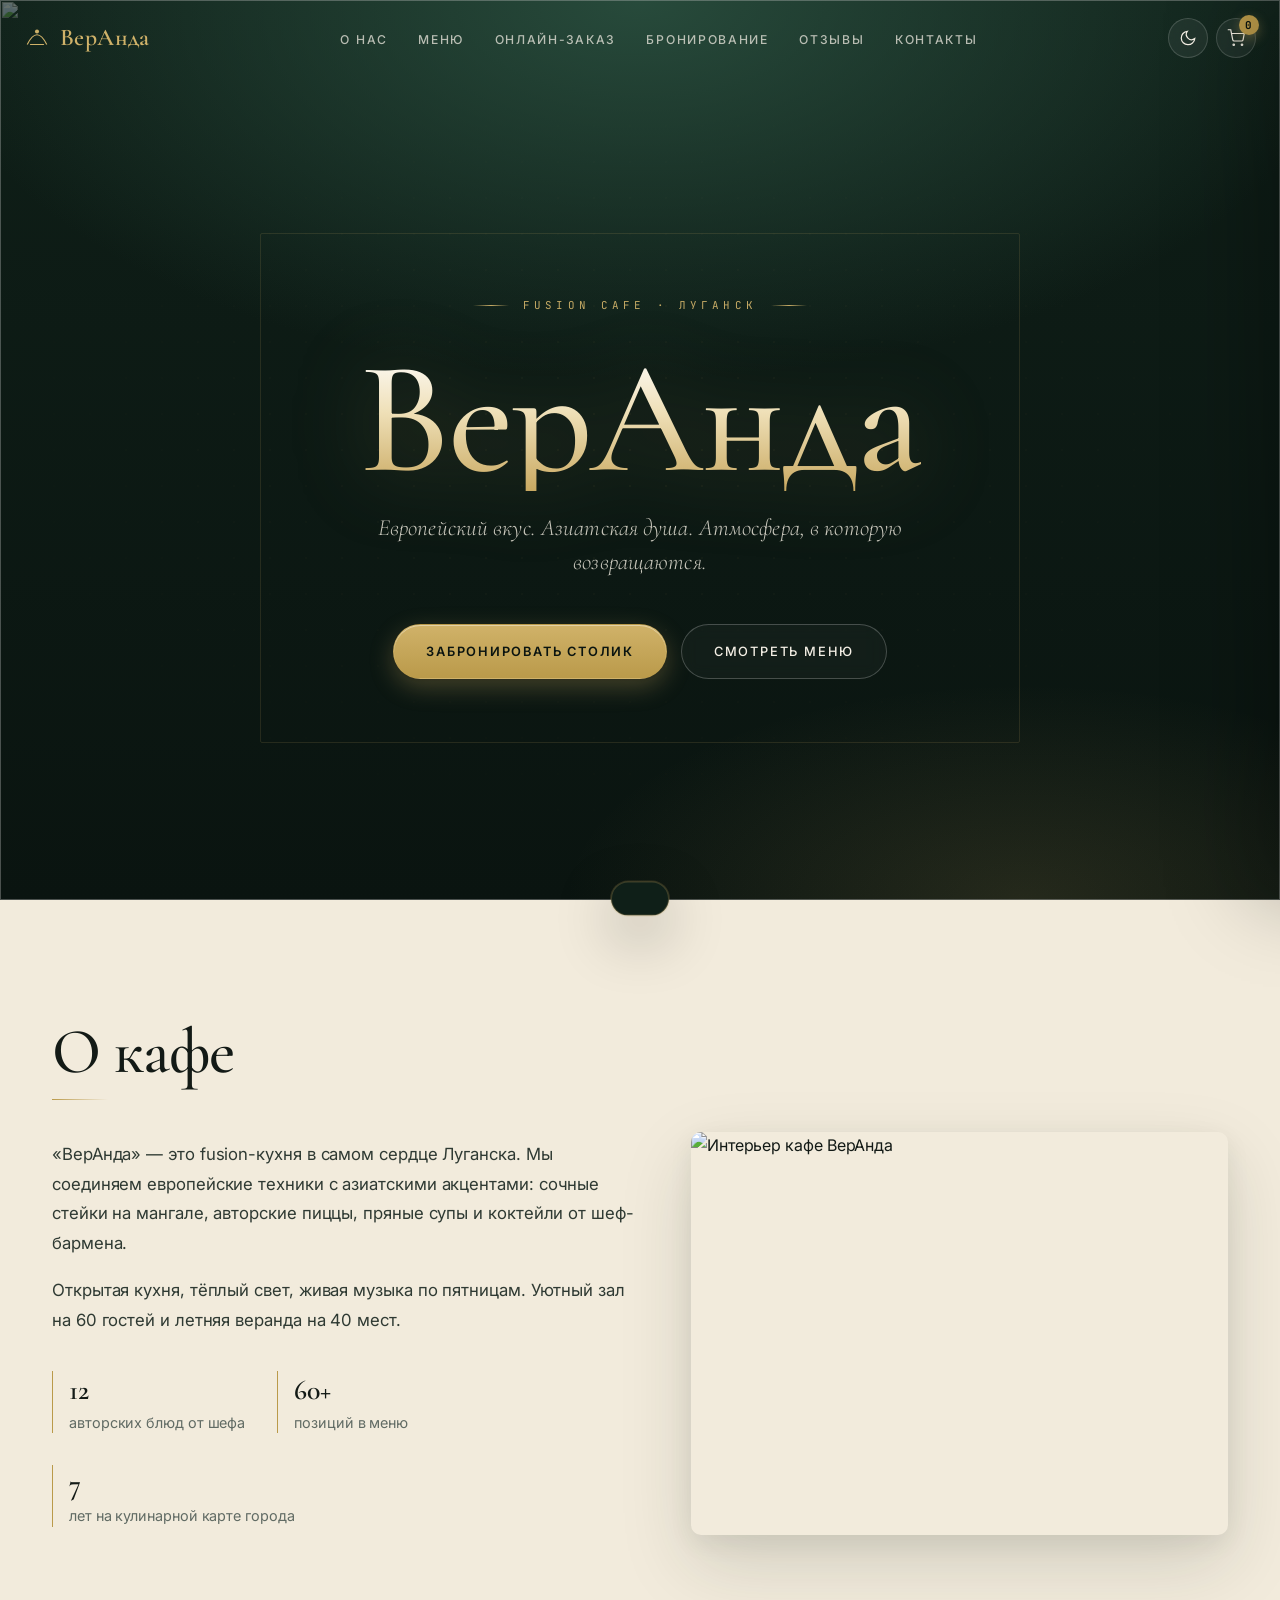
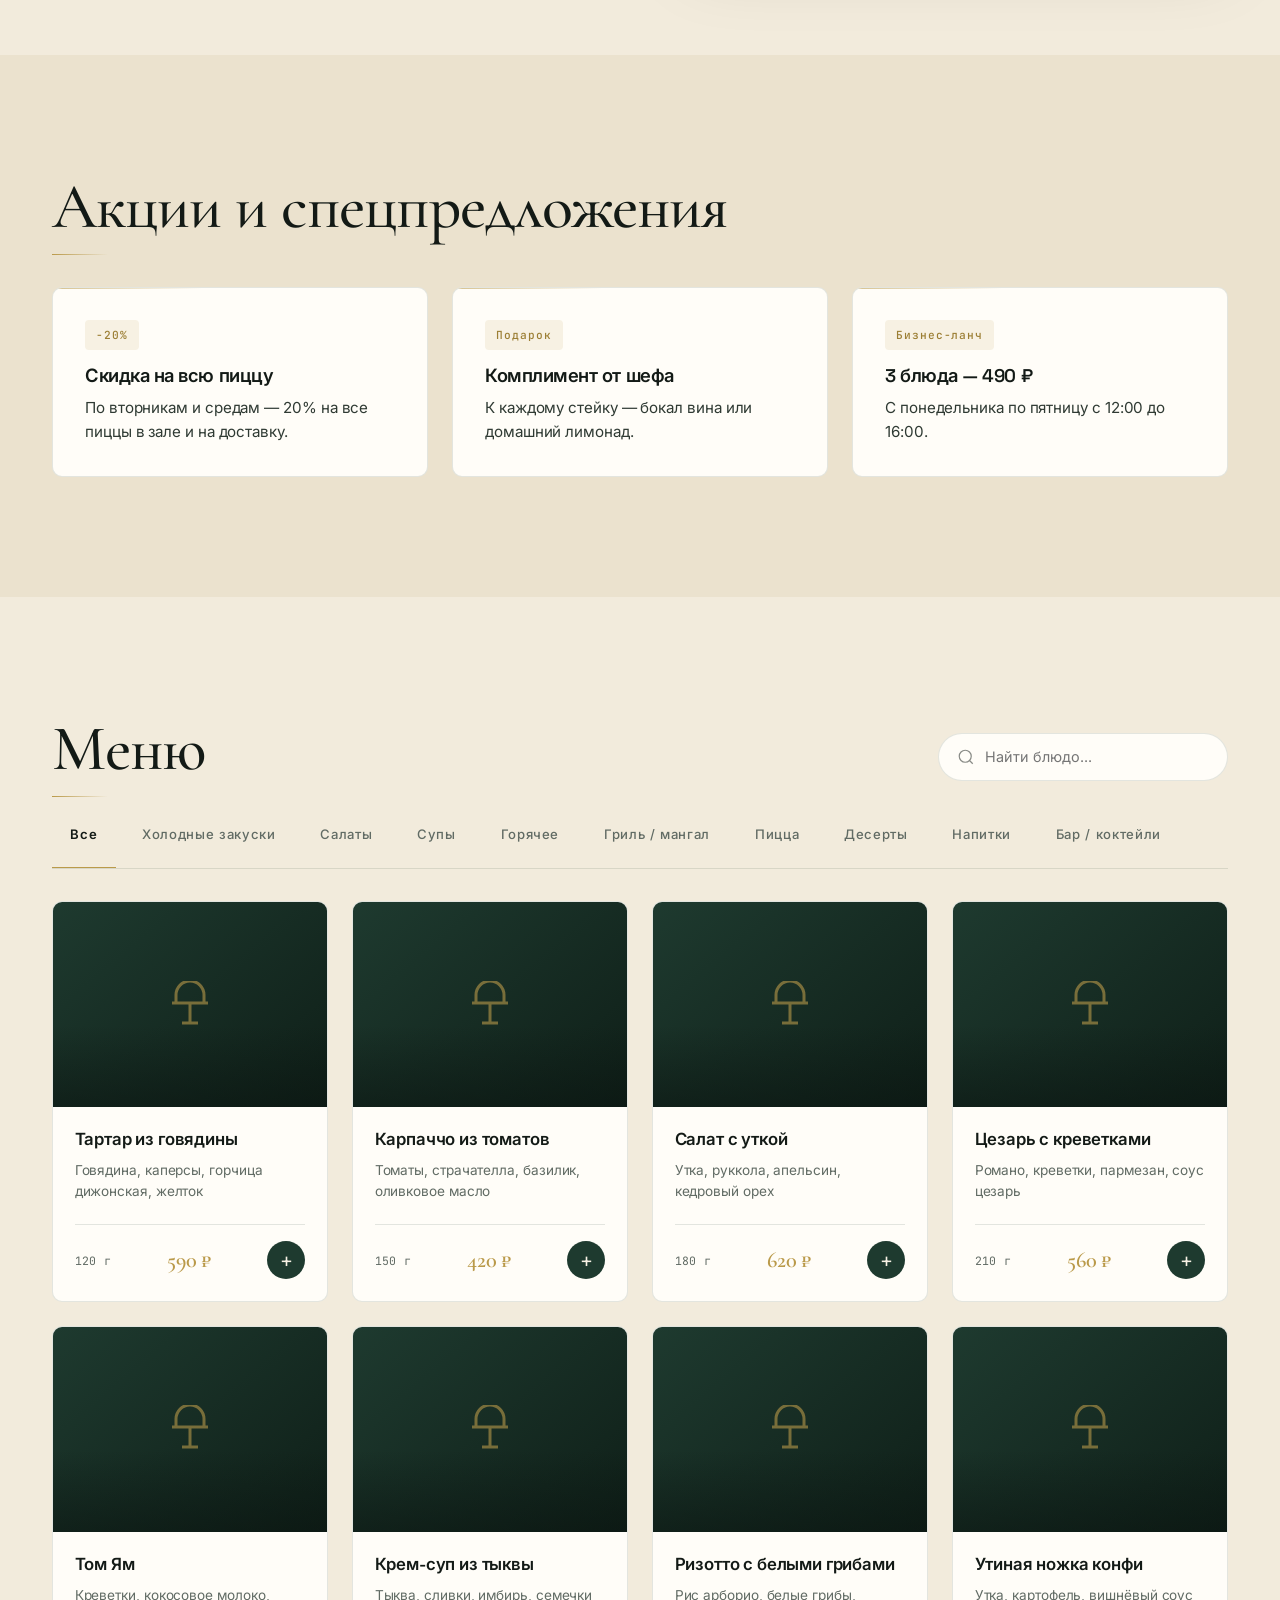
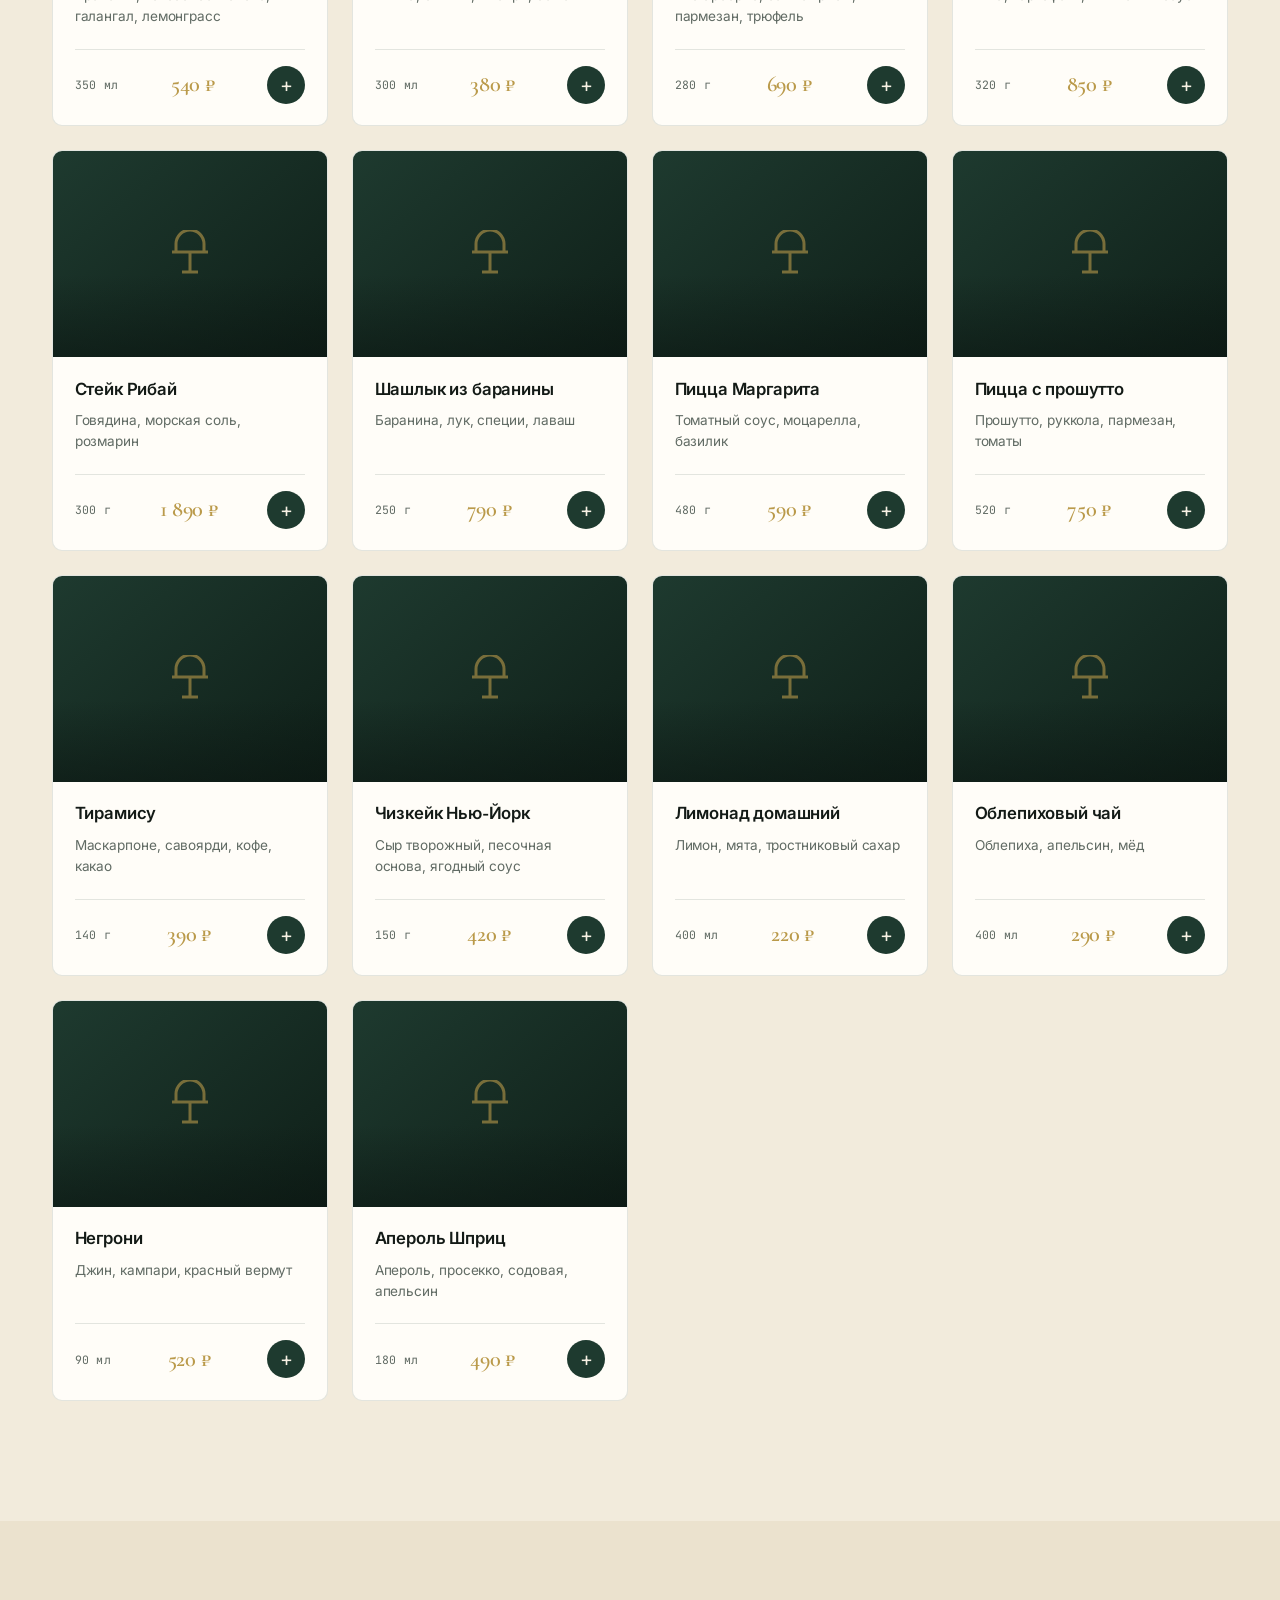
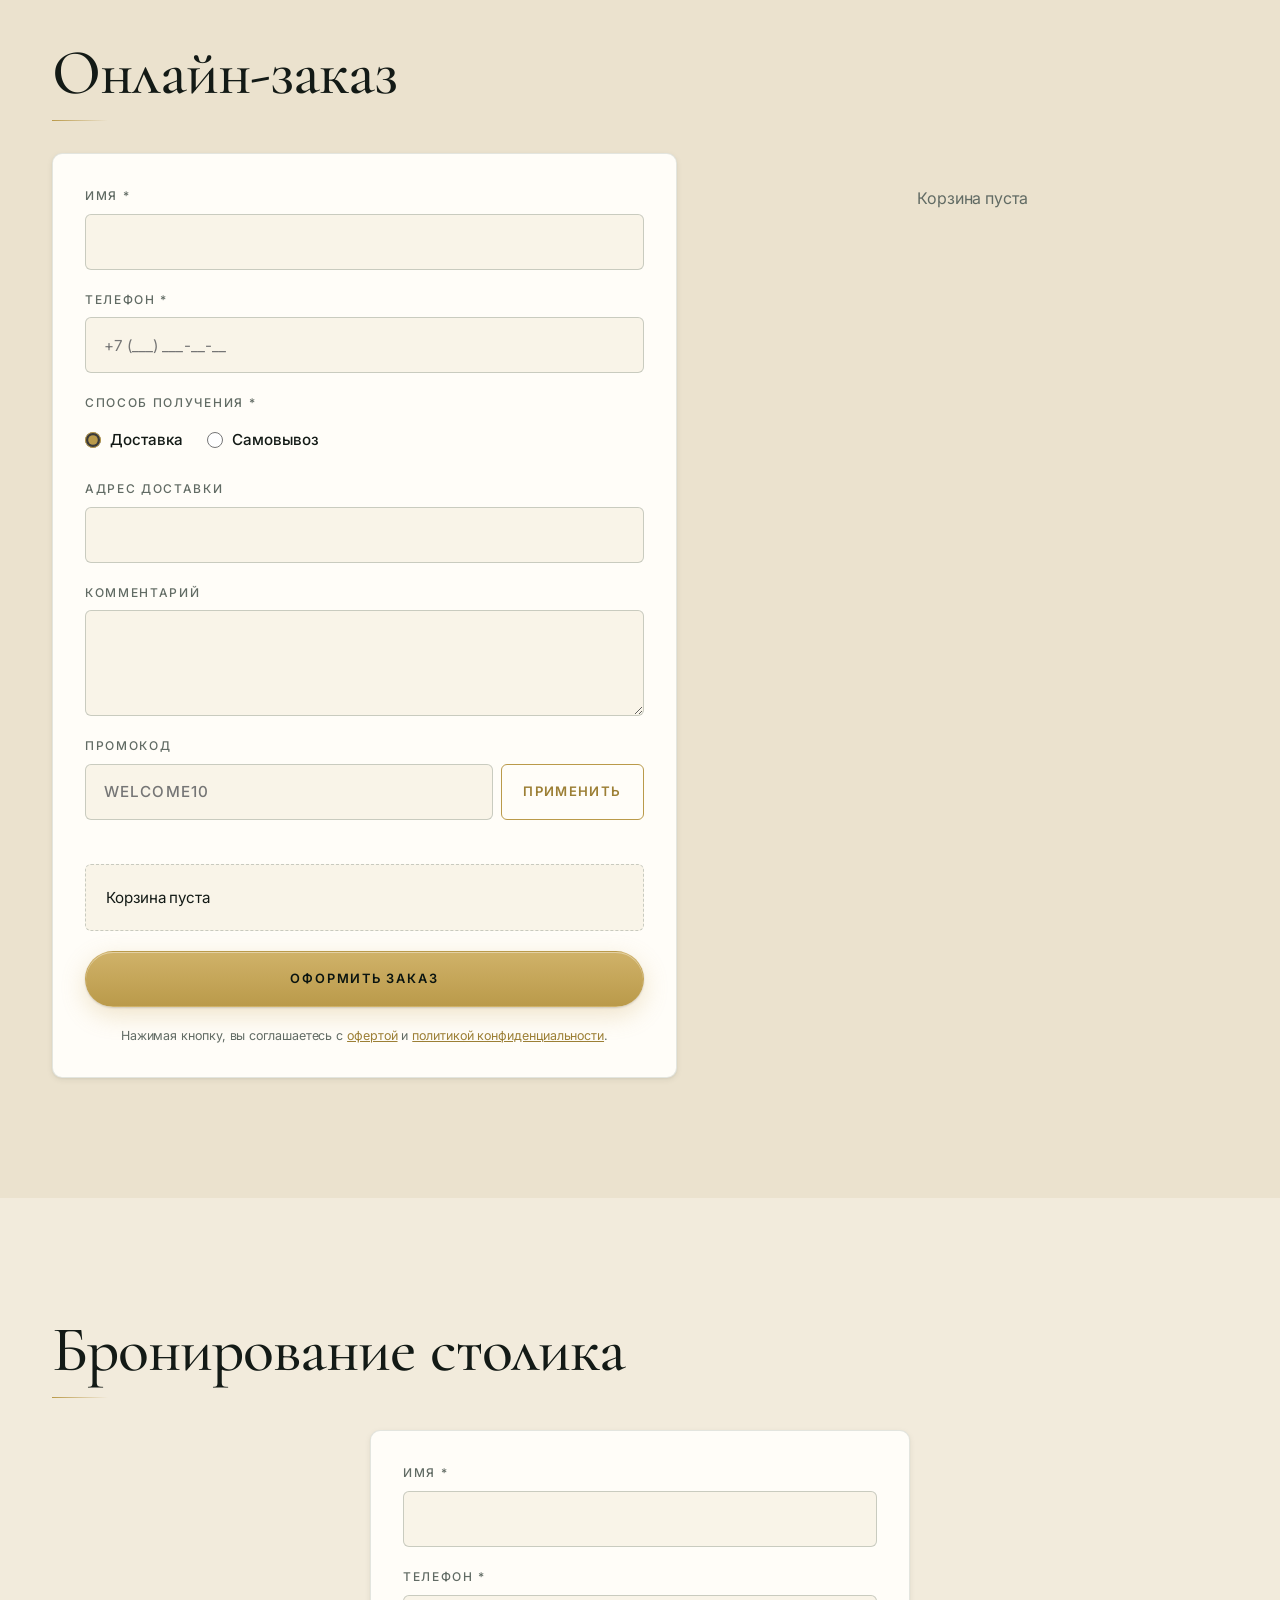
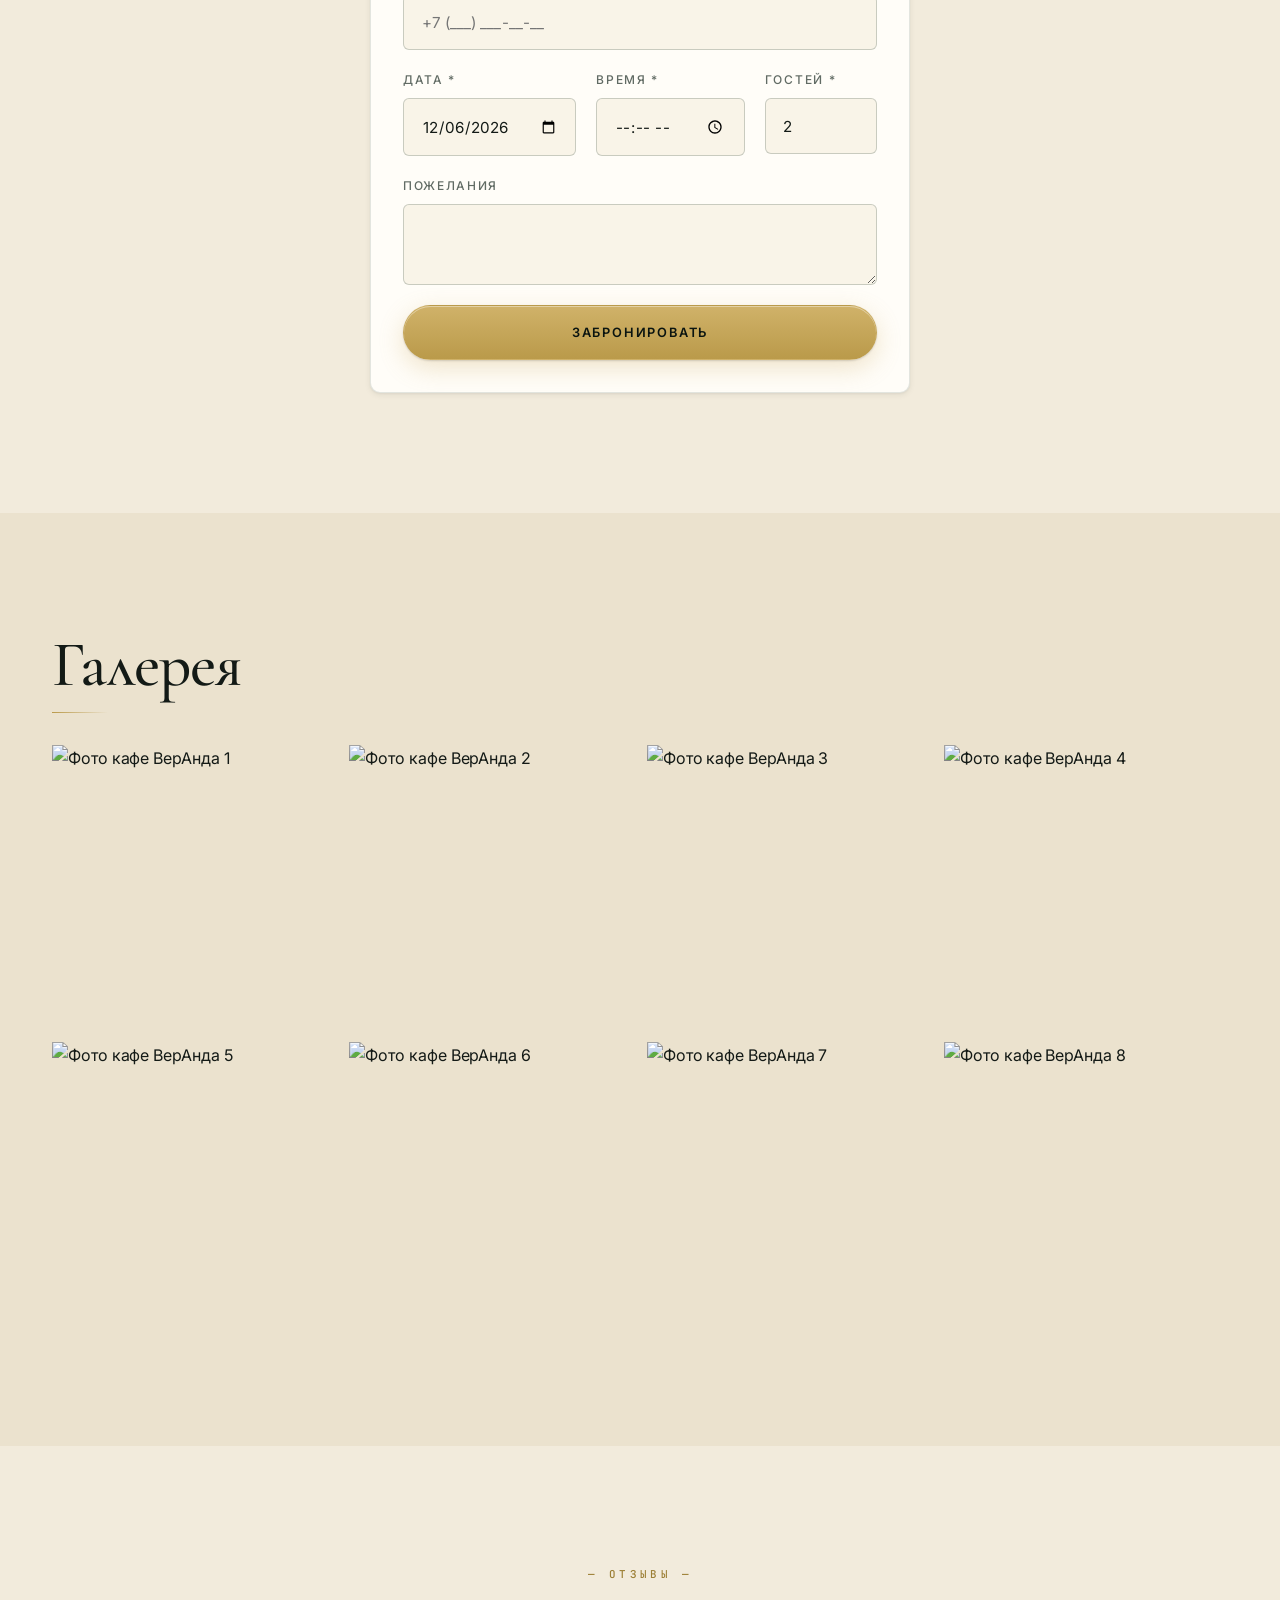
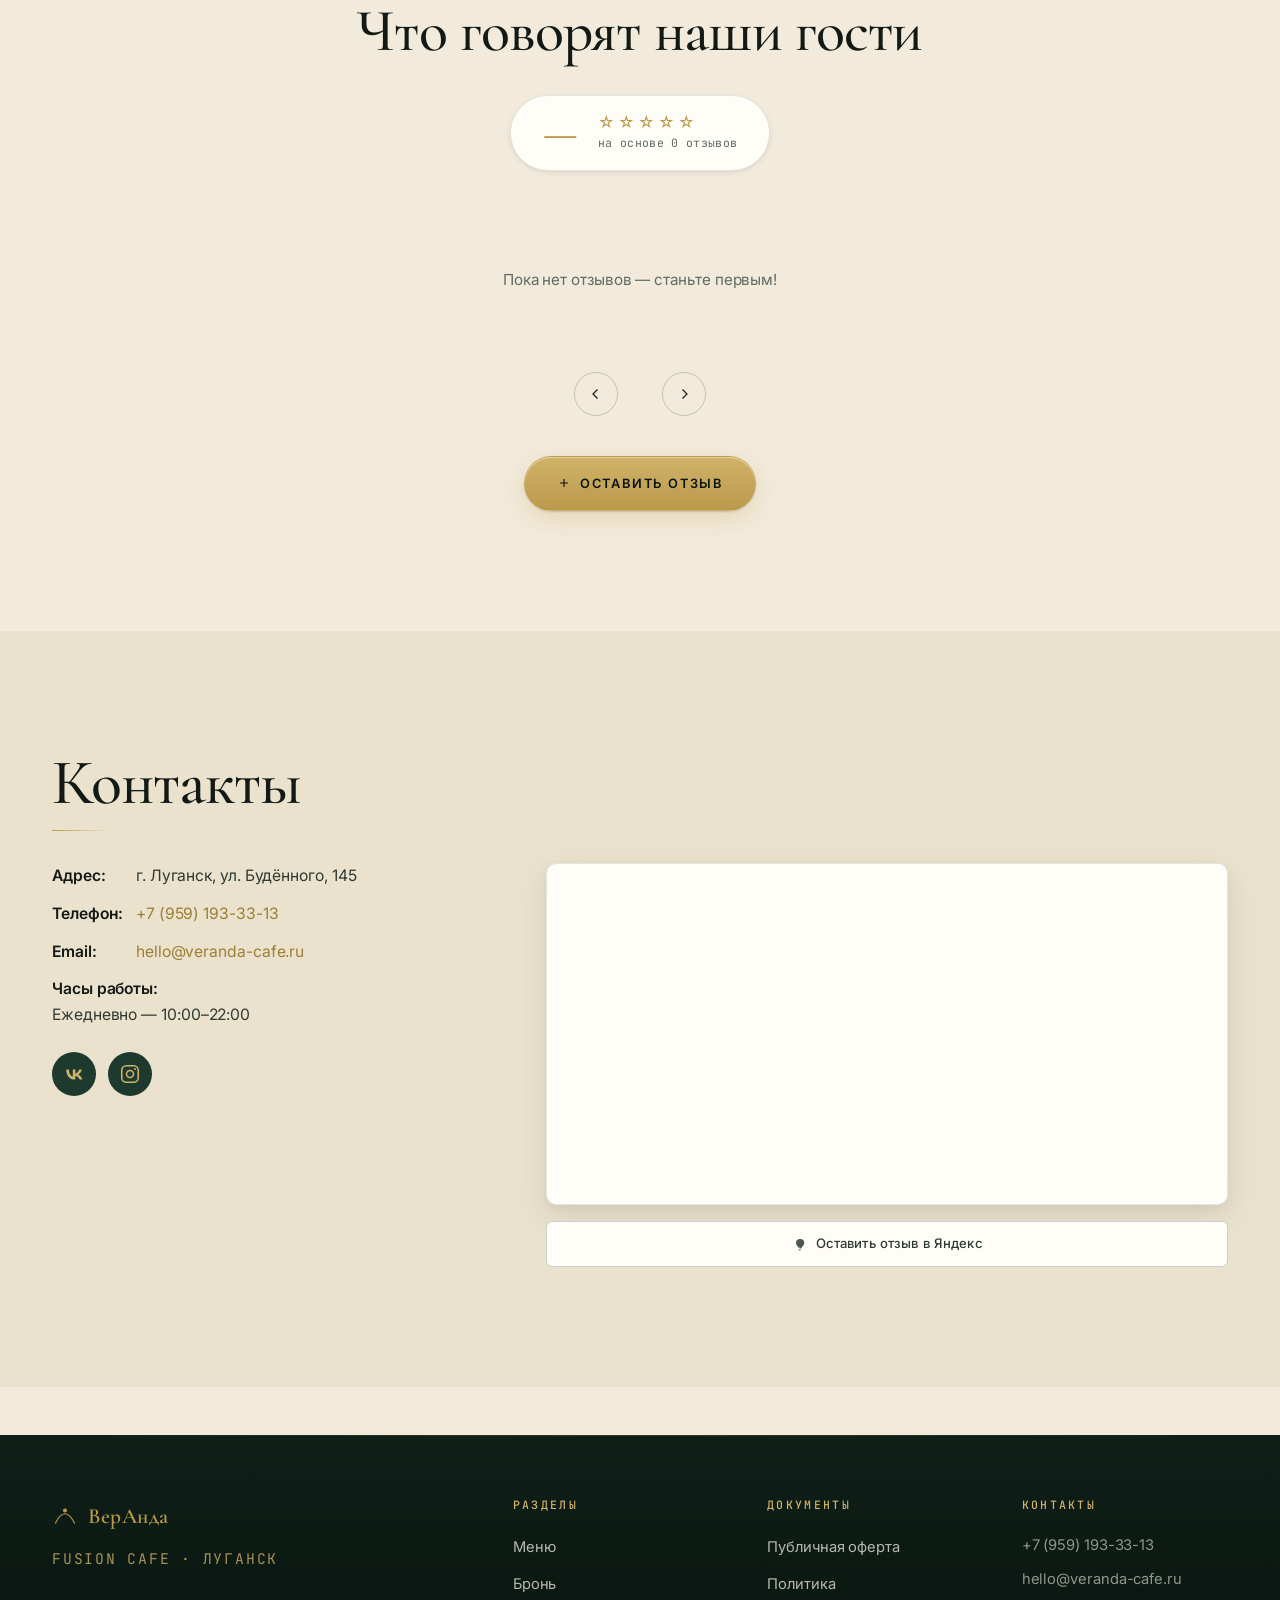
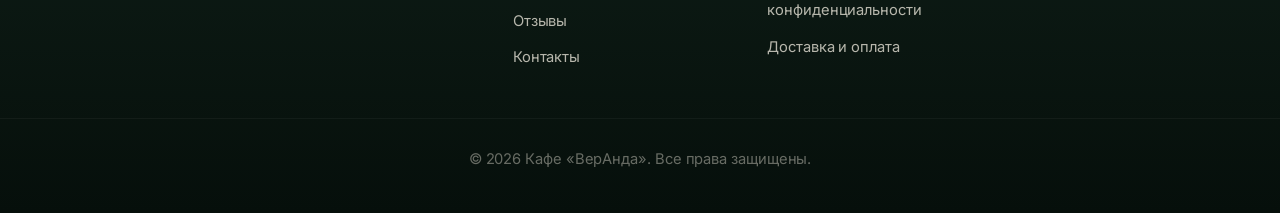
==== commit c04b5a25: "ВерАнда: готовый сайт с меню, бронированием, отзывами и оплатой" ====
--- a/index.html
+++ b/index.html
@@ -4,63 +4,44 @@
 <meta charset="UTF-8">
 <meta name="viewport" content="width=device-width, initial-scale=1">
 <title>ВерАнда — fusion cafe в Луганске | Доставка, бронь столика</title>
-<meta name="description" content="ВерАнда — fusion cafe на ул. Буденного 145 в Луганске. Европейская и азиатская кухня, мангал, пицца, коктейли. Онлайн-заказ и бронирование столиков.">
+<meta name="description" content="ВерАнда — fusion cafe на ул. Будённого 145 в Луганске. Европейская и азиатская кухня, мангал, пицца, коктейли. Онлайн-заказ и бронирование столиков.">
 <meta name="keywords" content="кафе Луганск, fusion cafe, ВерАнда, доставка еды Луганск, бронь столика">
-<meta name="theme-color" content="#1E3A2F">
+<meta name="theme-color" content="#0A1410">
 <link rel="canonical" href="https://veranda-cafe.ru/">
 
 <meta property="og:title" content="ВерАнда — fusion cafe">
 <meta property="og:description" content="Европейская и азиатская кухня в Луганске">
 <meta property="og:type" content="restaurant">
-<meta property="og:image" content="https://veranda-cafe.ru/img/og.webp">
+<meta property="og:image" content="https://images.unsplash.com/photo-1414235077428-338989a2e8c0?auto=format&fit=crop&w=1200&h=630&q=80">
 <meta property="og:locale" content="ru_RU">
 
 <link rel="preconnect" href="https://fonts.googleapis.com">
 <link rel="preconnect" href="https://fonts.gstatic.com" crossorigin>
-<link rel="preload" as="style" href="https://fonts.googleapis.com/css2?family=Inter:wght@400;500;600&family=Space+Grotesk:wght@500;700&family=JetBrains+Mono:wght@400&display=swap">
-<link rel="stylesheet" href="https://fonts.googleapis.com/css2?family=Inter:wght@400;500;600&family=Space+Grotesk:wght@500;700&family=JetBrains+Mono:wght@400&display=swap" media="print" onload="this.media='all'">
+<link rel="preconnect" href="https://images.unsplash.com">
+<link rel="preload" as="style" href="https://fonts.googleapis.com/css2?family=Cormorant+Garamond:ital,wght@0,300;0,400;0,500;0,600;0,700;1,300;1,400;1,500&family=Inter:wght@300;400;500;600&family=Space+Grotesk:wght@400;500;600;700&family=JetBrains+Mono:wght@400;500&display=swap">
+<link rel="stylesheet" href="https://fonts.googleapis.com/css2?family=Cormorant+Garamond:ital,wght@0,300;0,400;0,500;0,600;0,700;1,300;1,400;1,500&family=Inter:wght@300;400;500;600&family=Space+Grotesk:wght@400;500;600;700&family=JetBrains+Mono:wght@400;500&display=swap" media="print" onload="this.media='all'">
 
 <style>
   :root{
-    --green:#1E3A2F;--gold:#C9A961;--cream:#F5F0E6;--dark:#0F1F18;
-    --text:#152019;--muted:#6b7568;--bg:#F5F0E6;--card:#fff;
-    --border:rgba(30,58,47,.14);--header-h:72px;
+    --green-900:#0A1410;--green-800:#0F1F18;--green-600:#1E3A2F;
+    --gold-300:#E4CE9B;--gold-400:#D8BD7D;--gold-500:#C9A961;--gold-600:#A88848;
+    --cream-50:#FBF8F2;--cream-100:#F5F0E6;
+    --text:#171d19;--muted:#757d78;--bg:#FAF7F0;--card:#fff;
+    --border:rgba(30,58,47,.08);--header-h:76px;
   }
   [data-theme="dark"]{
-    --bg:#0F1F18;--card:#16281f;--text:#ece9e0;--muted:#9aa69c;
-    --border:rgba(201,169,97,.18);
+    --bg:#0A1410;--card:#0F1F18;--text:#f2ede0;--muted:#8e968e;
+    --border:rgba(201,169,97,.1);
   }
   *{box-sizing:border-box;margin:0;padding:0}
   html{scroll-behavior:smooth}
-  body{font-family:Inter,system-ui,sans-serif;background:var(--bg);color:var(--text);line-height:1.6;-webkit-font-smoothing:antialiased;overflow-x:hidden;transition:background .25s,color .25s}
-  h1,h2,h3{font-family:'Space Grotesk',sans-serif;line-height:1.15;font-weight:700}
-  section[id]{scroll-margin-top:calc(var(--header-h) + 12px)}
-
-  .site-header{position:fixed;top:0;left:0;right:0;z-index:100;padding:0 1.25rem;transition:background .35s,box-shadow .35s,border-color .35s}
-  .site-header.scrolled{background:rgba(245,240,230,.88);-webkit-backdrop-filter:saturate(140%) blur(14px);backdrop-filter:saturate(140%) blur(14px);border-bottom:1px solid var(--border)}
-  [data-theme="dark"] .site-header.scrolled{background:rgba(15,31,24,.88)}
-  .nav-wrap{max-width:1200px;margin:0 auto;display:flex;align-items:center;justify-content:space-between;gap:1rem;height:var(--header-h)}
-  .logo{display:flex;align-items:center;gap:.55rem;font-family:'Space Grotesk';font-weight:700;font-size:1.25rem;letter-spacing:-.01em;color:var(--gold);position:relative;z-index:3}
-  .nav-links{display:none;gap:1.75rem;font-size:.95rem;font-weight:500}
-  .site-header:not(.scrolled) .nav-links a{color:#F5F0E6}
-  .icon-btn{width:40px;height:40px;border-radius:50%;display:grid;place-items:center;border:1px solid var(--border);background:var(--card);color:var(--text);position:relative;cursor:pointer;transition:all .25s}
-  .site-header:not(.scrolled) .icon-btn{background:rgba(255,255,255,.08);border-color:rgba(255,255,255,.15);color:#F5F0E6}
-  .icon-sun{display:none}
-  [data-theme="dark"] .icon-moon{display:none}
-  [data-theme="dark"] .icon-sun{display:block}
-  .burger{display:none;width:40px;height:40px;border-radius:50%;flex-direction:column;justify-content:center;align-items:center;gap:5px}
-  .burger span{display:block;width:20px;height:2px;background:var(--text);border-radius:2px;transition:.3s}
-  .site-header:not(.scrolled) .burger span{background:#F5F0E6}
-
-  .hero{min-height:100svh;display:flex;flex-direction:column;justify-content:center;align-items:center;background:linear-gradient(135deg,#1E3A2F,#0F1F18 60%,#16281f);color:#F5F0E6;padding:calc(var(--header-h) + 2rem) 1.25rem 3rem;text-align:center;position:relative;overflow:hidden}
-  .hero h1{font-size:clamp(3rem,12vw,7rem);letter-spacing:-.04em;background:linear-gradient(180deg,#F5F0E6,#C9A961);-webkit-background-clip:text;background-clip:text;-webkit-text-fill-color:transparent}
-  .hero-content{position:relative;z-index:2}
-  .hero-tag{font-family:'JetBrains Mono';font-size:.8rem;letter-spacing:.2em;text-transform:uppercase;color:var(--gold);margin-bottom:1rem}
-  .hero-slogan{font-size:clamp(1rem,2.5vw,1.2rem);max-width:560px;margin:0 auto 2rem;opacity:.88;color:#e8e4d8}
-  .hero-cta{display:flex;gap:.75rem;flex-wrap:wrap;justify-content:center}
-  .btn{display:inline-flex;align-items:center;justify-content:center;padding:.9rem 1.6rem;border-radius:999px;font-weight:600;font-size:.95rem;border:1px solid transparent;cursor:pointer;font-family:inherit}
-  .btn-primary{background:var(--gold);color:#0F1F18}
-  .btn-ghost{border-color:rgba(255,255,255,.3);color:#F5F0E6;background:rgba(255,255,255,.05)}
+  body{font-family:'Inter',system-ui,sans-serif;background:var(--bg);color:var(--text);line-height:1.6;-webkit-font-smoothing:antialiased;overflow-x:hidden;transition:background .3s,color .3s}
+  h1,h2,h3{font-family:'Space Grotesk',sans-serif;line-height:1.1;font-weight:600;letter-spacing:-.02em}
+  section[id]{scroll-margin-top:calc(var(--header-h) + 16px)}
+  .site-header{position:fixed;top:0;left:0;right:0;z-index:100;padding:0 1.5rem;transition:background .3s,box-shadow .3s}
+  .site-header.scrolled{background:rgba(250,247,240,.85);-webkit-backdrop-filter:saturate(160%) blur(20px);backdrop-filter:saturate(160%) blur(20px);border-bottom:1px solid var(--border)}
+  [data-theme="dark"] .site-header.scrolled{background:rgba(10,20,16,.88)}
+  .logo{font-family:'Cormorant Garamond',serif;font-weight:600;font-size:1.5rem;letter-spacing:.02em;color:var(--gold-500)}
 </style>
 
 <link rel="stylesheet" href="css/styles.css" media="print" onload="this.media='all'">
@@ -71,14 +52,14 @@
   "@context":"https://schema.org",
   "@type":"Restaurant",
   "name":"ВерАнда",
-  "image":"https://veranda-cafe.ru/img/hero.webp",
+  "image":"https://images.unsplash.com/photo-1414235077428-338989a2e8c0?auto=format&fit=crop&w=1200&q=80",
   "servesCuisine":["European","Asian","Fusion","Grill"],
   "priceRange":"₽₽",
-  "telephone":"+7-959-000-00-00",
-  "address":{"@type":"PostalAddress","streetAddress":"ул. Буденного, 145","addressLocality":"Луганск","addressCountry":"RU"},
+  "telephone":"+7-959-193-33-13",
+  "address":{"@type":"PostalAddress","streetAddress":"ул. Будённого, 145","addressLocality":"Луганск","addressCountry":"RU"},
   "geo":{"@type":"GeoCoordinates","latitude":48.5678,"longitude":39.3210},
   "url":"https://veranda-cafe.ru",
-  "openingHoursSpecification":[{"@type":"OpeningHoursSpecification","dayOfWeek":["Monday","Tuesday","Wednesday","Thursday","Sunday"],"opens":"10:00","closes":"23:00"},{"@type":"OpeningHoursSpecification","dayOfWeek":["Friday","Saturday"],"opens":"10:00","closes":"01:00"}],
+  "openingHoursSpecification":[{"@type":"OpeningHoursSpecification","dayOfWeek":["Monday","Tuesday","Wednesday","Thursday","Friday","Saturday","Sunday"],"opens":"10:00","closes":"22:00"}],
   "acceptsReservations":"True"
 }
 </script>
@@ -88,10 +69,10 @@
 <header class="site-header" id="site-header">
   <div class="nav-wrap">
     <a href="#hero" class="logo" aria-label="ВерАнда — на главную">
-      <svg width="32" height="32" viewBox="0 0 32 32" fill="none" aria-hidden="true">
-        <path d="M4 24c4-8 8-12 12-12s8 4 12 12" stroke="currentColor" stroke-width="2"/>
-        <path d="M8 24h16" stroke="currentColor" stroke-width="2" stroke-linecap="round"/>
-        <circle cx="16" cy="8" r="3" fill="currentColor"/>
+      <svg width="28" height="28" viewBox="0 0 32 32" fill="none" aria-hidden="true">
+        <path d="M4 24c4-8 8-12 12-12s8 4 12 12" stroke="currentColor" stroke-width="1.5"/>
+        <path d="M8 24h16" stroke="currentColor" stroke-width="1.5" stroke-linecap="round"/>
+        <circle cx="16" cy="8" r="2.5" fill="currentColor"/>
       </svg>
       <span>ВерАнда</span>
     </a>
@@ -107,17 +88,17 @@
 
     <div class="nav-actions">
       <button id="theme-toggle" class="icon-btn" aria-label="Переключить тему" type="button">
-        <svg class="icon-moon" viewBox="0 0 24 24" width="20" height="20" fill="none" stroke="currentColor" stroke-width="2" aria-hidden="true">
+        <svg class="icon-moon" viewBox="0 0 24 24" width="18" height="18" fill="none" stroke="currentColor" stroke-width="1.6" aria-hidden="true">
           <path d="M21 12.79A9 9 0 1 1 11.21 3 7 7 0 0 0 21 12.79z"/>
         </svg>
-        <svg class="icon-sun" viewBox="0 0 24 24" width="20" height="20" fill="none" stroke="currentColor" stroke-width="2" aria-hidden="true">
+        <svg class="icon-sun" viewBox="0 0 24 24" width="18" height="18" fill="none" stroke="currentColor" stroke-width="1.6" aria-hidden="true">
           <circle cx="12" cy="12" r="4"/>
           <path d="M12 2v2M12 20v2M4.93 4.93l1.41 1.41M17.66 17.66l1.41 1.41M2 12h2M20 12h2M4.93 19.07l1.41-1.41M17.66 6.34l1.41-1.41"/>
         </svg>
       </button>
 
       <button id="cart-btn" class="icon-btn" aria-label="Корзина" type="button">
-        <svg viewBox="0 0 24 24" width="20" height="20" fill="none" stroke="currentColor" stroke-width="2" aria-hidden="true">
+        <svg viewBox="0 0 24 24" width="18" height="18" fill="none" stroke="currentColor" stroke-width="1.6" aria-hidden="true">
           <circle cx="9" cy="21" r="1"/><circle cx="20" cy="21" r="1"/>
           <path d="M1 1h4l2.68 13.39a2 2 0 0 0 2 1.61h9.72a2 2 0 0 0 2-1.61L23 6H6"/>
         </svg>
@@ -132,7 +113,10 @@
 </header>
 
 <section class="hero" id="hero">
-  <div class="hero-overlay"></div>
+  <div class="hero-overlay">
+    <img src="https://images.unsplash.com/photo-1517248135467-4c7edcad34c4?auto=format&fit=crop&w=1920&q=80"
+         alt="" aria-hidden="true" loading="eager" fetchpriority="high">
+  </div>
   <div class="hero-content">
     <p class="hero-tag">fusion cafe · Луганск</p>
     <h1>ВерАнда</h1>
@@ -157,10 +141,9 @@
           <li><strong>7</strong> лет на кулинарной карте города</li>
         </ul>
       </div>
-      <picture>
-        <source srcset="img/about.webp" type="image/webp">
-        <img src="img/about.jpg" alt="Интерьер кафе ВерАнда" loading="lazy" width="600" height="450">
-      </picture>
+      <img src="https://images.unsplash.com/photo-1554118811-1e0d58224f24?auto=format&fit=crop&w=1200&q=80"
+           alt="Интерьер кафе ВерАнда" loading="lazy"
+           width="600" height="450">
     </div>
   </div>
 </section>
@@ -178,7 +161,7 @@
       <h2 class="section-title">Меню</h2>
       <div class="menu-tools">
         <label class="search">
-          <svg viewBox="0 0 24 24" width="18" height="18" fill="none" stroke="currentColor" stroke-width="2" aria-hidden="true"><circle cx="11" cy="11" r="8"/><path d="m21 21-4.35-4.35"/></svg>
+          <svg viewBox="0 0 24 24" width="18" height="18" fill="none" stroke="currentColor" stroke-width="1.6" aria-hidden="true"><circle cx="11" cy="11" r="8"/><path d="m21 21-4.35-4.35"/></svg>
           <input type="search" id="menu-search" placeholder="Найти блюдо..." aria-label="Поиск по меню">
         </label>
       </div>
@@ -223,7 +206,7 @@
         <div class="field">
           <label for="o-promo">Промокод</label>
           <div class="promo-row">
-            <input id="o-promo" name="promocode" type="text" placeholder="Например, WELCOME10"
+            <input id="o-promo" name="promocode" type="text" placeholder="WELCOME10"
                    maxlength="50" autocomplete="off" spellcheck="false">
             <button type="button" class="btn-promo" id="promo-apply">Применить</button>
           </div>
@@ -261,7 +244,7 @@
         </div>
         <div class="field">
           <label for="b-time">Время *</label>
-          <input id="b-time" name="time" type="time" required min="10:00" max="23:00">
+          <input id="b-time" name="time" type="time" required min="10:00" max="22:00">
         </div>
         <div class="field">
           <label for="b-guests">Гостей *</label>
@@ -284,7 +267,6 @@
   </div>
 </section>
 
-<!-- ========== REVIEWS ========== -->
 <section class="section section-reviews" id="reviews">
   <div class="container">
 
@@ -308,27 +290,26 @@
 
       <div class="slider__nav" id="reviews-controls" hidden>
         <button type="button" class="slider__btn" id="reviews-prev" aria-label="Предыдущий отзыв">
-          <svg viewBox="0 0 24 24" fill="none" stroke="currentColor" stroke-width="1.8"><path d="m14 6-6 6 6 6"/></svg>
+          <svg viewBox="0 0 24 24" fill="none" stroke="currentColor" stroke-width="1.6"><path d="m14 6-6 6 6 6"/></svg>
         </button>
 
         <div class="dots" id="reviews-dots" role="tablist" aria-label="Навигация по отзывам"></div>
 
         <button type="button" class="slider__btn" id="reviews-next" aria-label="Следующий отзыв">
-          <svg viewBox="0 0 24 24" fill="none" stroke="currentColor" stroke-width="1.8"><path d="m10 6 6 6-6 6"/></svg>
+          <svg viewBox="0 0 24 24" fill="none" stroke="currentColor" stroke-width="1.6"><path d="m10 6 6 6-6 6"/></svg>
         </button>
       </div>
     </div>
 
     <div class="reviews__cta">
       <button class="btn btn-primary" type="button" id="reviews-open-modal">
-        <svg class="icon" viewBox="0 0 24 24" width="16" height="16" fill="none" stroke="currentColor" stroke-width="2" aria-hidden="true"><path d="M12 5v14M5 12h14"/></svg>
+        <svg class="icon" viewBox="0 0 24 24" width="14" height="14" fill="none" stroke="currentColor" stroke-width="2" aria-hidden="true"><path d="M12 5v14M5 12h14"/></svg>
         Оставить отзыв
       </button>
     </div>
   </div>
 </section>
 
-<!-- REVIEW MODAL -->
 <div class="modal" id="review-modal" aria-hidden="true">
   <div class="modal__backdrop" data-modal-close></div>
   <div class="modal__dialog" role="dialog" aria-modal="true" aria-labelledby="review-modal-title">
@@ -359,7 +340,7 @@
 
       <div class="form__field">
         <label for="r-text">Отзыв</label>
-        <textarea id="r-text" name="text" rows="4" required minlength="10" maxlength="800" placeholder="Поделитесь впечатлениями (минимум 10 символов)"></textarea>
+        <textarea id="r-text" name="text" rows="4" required minlength="10" maxlength="800" placeholder="Поделитесь впечатлениями"></textarea>
         <span class="form__error"></span>
       </div>
 
@@ -372,34 +353,55 @@
   <div class="container">
     <h2 class="section-title">Контакты</h2>
     <div class="contacts-grid">
-      <div class="contact-info">
-        <p><strong>Адрес:</strong> г. Луганск, ул. Буденного, 145</p>
-        <p><strong>Телефон:</strong> <a href="tel:+79590000000">+7 (959) 000-00-00</a></p>
-        <p><strong>Email:</strong> <a href="mailto:hello@veranda-cafe.ru">hello@veranda-cafe.ru</a></p>
-        <p><strong>Часы работы:</strong><br>Пн–Чт, Вс — 10:00–23:00<br>Пт–Сб — 10:00–01:00</p>
-        <div class="socials">
-          <a href="https://t.me/veranda_cafe" aria-label="Telegram" target="_blank" rel="noopener">
-            <svg width="24" height="24" viewBox="0 0 24 24" fill="currentColor" aria-hidden="true"><path d="M22 2 2 10l6 2 2 8 4-5 6 4z"/></svg>
-          </a>
-          <a href="https://vk.com/veranda_cafe" aria-label="VK" target="_blank" rel="noopener">
-            <svg width="24" height="24" viewBox="0 0 24 24" fill="currentColor" aria-hidden="true"><path d="M12 2a10 10 0 1 0 0 20 10 10 0 0 0 0-20zm4 12.5c.4.4.8.7 1 1 .2.3.1.6-.3.6h-1.7c-.4 0-.7-.2-1-.5-.6-.6-1.2-1.3-1.7-1.3-.4 0-.5.2-.5.7v1c0 .3-.1.5-.4.5h-2.7c-1.5 0-2.8-.9-3.8-2.1-.3-.4-.1-.6.3-.6.3 0 1.3.2 1.5-.3s.1-1.2.1-1.5c0-.2-.1-.3-.3-.4-.7-.3-1.4-.6-1.7-1.3-.1-.3 0-.5.3-.5h2c.2 0 .4.1.4.4v.6c0 .2.1.3.2.3s.3 0 .4-.2c.3-.4.5-1 .6-1.3.1-.2.3-.3.5-.3h2c.3 0 .4.1.4.4 0 .3-.1.7-.3 1-.1.2 0 .3.1.3.7 0 1.3-.8 1.5-1.2.1-.2.3-.3.5-.3h2c.3 0 .4.2.3.5-.3.7-1.4 1.7-1.5 1.8-.1.1-.1.2 0 .3.2.3 1 1 1 1z"/></svg>
-          </a>
-        </div>
-      </div>
-      <div class="map">
-        <iframe src="https://yandex.ru/map-widget/v1/?ll=39.3210%2C48.5678&z=16" loading="lazy" title="Карта" width="100%" height="320" frameborder="0"></iframe>
-      </div>
-    </div>
-  </div>
+  <div class="contact-info">
+    <p><strong>Адрес:</strong> г. Луганск, ул. Будённого, 145</p>
+    <p><strong>Телефон:</strong> <a href="tel:+79591933313">+7 (959) 193-33-13</a></p>
+    <p><strong>Email:</strong> <a href="mailto:hello@veranda-cafe.ru">hello@veranda-cafe.ru</a></p>
+    <p><strong>Часы работы:</strong><br>Ежедневно — 10:00–22:00</p>
+    <div class="socials">
+      <a href="https://vk.ru/veranda__lg" aria-label="ВКонтакте" target="_blank" rel="noopener">
+        <svg width="22" height="22" viewBox="0 0 24 24" fill="currentColor" aria-hidden="true">
+          <path d="M13.16 18.05c-6.04 0-9.49-4.14-9.63-11.02h3.02c.1 5.05 2.33 7.19 4.09 7.63V7.03h2.84v4.35c1.74-.19 3.57-2.17 4.19-4.35h2.84c-.47 2.69-2.45 4.67-3.85 5.48 1.4.66 3.65 2.39 4.51 5.54h-3.12c-.67-2.08-2.32-3.69-4.57-3.9v3.9h-.32z"/>
+        </svg>
+      </a>
+      <a href="https://instagram.com/veranda_lg?igshid=YmMyMTA2M2Y=" aria-label="Instagram" target="_blank" rel="noopener">
+        <svg width="22" height="22" viewBox="0 0 24 24" fill="none" stroke="currentColor" stroke-width="1.7" aria-hidden="true">
+          <rect x="3" y="3" width="18" height="18" rx="5"/>
+          <circle cx="12" cy="12" r="3.8"/>
+          <circle cx="17.4" cy="6.6" r="1.1" fill="currentColor" stroke="none"/>
+        </svg>
+      </a>
+    </div>
+  </div>
+
+  <div class="map-column">
+    <div class="map">
+      <iframe src="https://yandex.ru/map-widget/v1/?ll=39.389203%2C48.569276&z=17&pt=39.389203,48.569276,pm2rdm"
+              loading="lazy" title="Карта"
+              width="100%" height="340" frameborder="0"></iframe>
+    </div>
+
+    <div class="map-actions">
+      <a href="https://yandex.ru/maps/?ll=39.389144%2C48.569319&mode=poi&poi%5Bpoint%5D=39.389201%2C48.569276&poi%5Buri%5D=ymapsbm1%3A%2F%2Forg%3Foid%3D223115234806&tab=reviews&z=19.82"
+         class="btn-map btn-map-yandex"
+         target="_blank" rel="noopener noreferrer">
+        <svg width="16" height="16" viewBox="0 0 24 24" fill="currentColor" aria-hidden="true">
+          <path d="M11.7 21.9c-.9 0-1.7-.7-1.7-1.7 0-1.2 1.7-3.2 1.7-3.2s1.7 2 1.7 3.2c0 1-.8 1.7-1.7 1.7zm0-17.4C8.5 4.5 6 7 6 10.1c0 2.6 1.6 4.2 3.2 6.3.8 1 1.6 2 1.8 3.3.1.6.6 1 1.2 1s1.1-.4 1.2-1c.2-1.3 1-2.3 1.8-3.3 1.6-2.1 3.2-3.7 3.2-6.3 0-3.1-2.5-5.6-5.7-5.6z"/>
+        </svg>
+        Оставить отзыв в Яндекс
+      </a>
+    </div>
+  </div>
+</div>
 </section>
 
 <footer class="footer">
   <div class="container footer-grid">
     <div>
       <div class="logo logo-footer">
-        <svg width="28" height="28" viewBox="0 0 32 32" aria-hidden="true">
-          <path d="M4 24c4-8 8-12 12-12s8 4 12 12" stroke="currentColor" stroke-width="2" fill="none"/>
-          <circle cx="16" cy="8" r="3" fill="currentColor"/>
+        <svg width="26" height="26" viewBox="0 0 32 32" aria-hidden="true">
+          <path d="M4 24c4-8 8-12 12-12s8 4 12 12" stroke="currentColor" stroke-width="1.5" fill="none"/>
+          <circle cx="16" cy="8" r="2.5" fill="currentColor"/>
         </svg>
         <span>ВерАнда</span>
       </div>
@@ -424,7 +426,7 @@
     </div>
     <div>
       <h4>Контакты</h4>
-      <p><a href="tel:+79590000000">+7 (959) 000-00-00</a></p>
+      <p><a href="tel:+79591933313">+7 (959) 193-33-13</a></p>
       <p><a href="mailto:hello@veranda-cafe.ru">hello@veranda-cafe.ru</a></p>
     </div>
   </div>
--- a/css/styles.css
+++ b/css/styles.css
@@ -1,3 +1,7 @@
+/* =========================================================
+   ВерАнда — Premium design system
+   ========================================================= */
+
 /* ==== RESET / BASE ==== */
 *,*::before,*::after{box-sizing:border-box;margin:0;padding:0}
 html{scroll-behavior:smooth;-webkit-text-size-adjust:100%}
@@ -7,67 +11,154 @@
 button{cursor:pointer;background:none;border:none}
 ul{list-style:none}
 
+/* ==== TOKENS ==== */
 :root{
-  --green:#1E3A2F;
-  --green-2:#16281f;
-  --gold:#C9A961;
-  --gold-2:#d8bd7d;
-  --cream:#F5F0E6;
-  --dark:#0F1F18;
-  --text:#152019;
-  --muted:#6b7568;
-  --bg:#F5F0E6;
-  --card:#ffffff;
-  --border:rgba(30,58,47,.14);
-  --shadow:0 8px 32px rgba(15,31,24,.08);
-  --shadow-lg:0 20px 60px rgba(15,31,24,.14);
-  --radius:14px;
-  --radius-sm:10px;
-  --container:1200px;
-  --transition:.25s ease;
-  --header-h:72px;
+  /* Green — глубже и богаче */
+  --green-900:#0A1410;
+  --green-800:#0F1F18;
+  --green-700:#16281f;
+  --green-600:#1E3A2F;
+  --green-500:#2A4F3F;
+  --green-400:#4A7C63;
+  --green-accent:#152E24;   /* новый — для текста на светлом */
+
+  /* Gold — насыщеннее, чтобы «звучало» на белом */
+  --gold-100:#F6EDD4;
+  --gold-200:#EFE0B8;
+  --gold-300:#E0C88C;        /* было E4CE9B — сделал насыщеннее */
+  --gold-400:#D0B269;        /* было D8BD7D */
+  --gold-500:#BA9A4A;        /* было C9A961 — тёмнее, чтобы контрастировало с белым */
+  --gold-600:#9C7F35;        /* было A88848 */
+  --gold-700:#755D22;        /* было 7E6732 */
+
+  /* Cream — теплее, с характером */
+  --cream-50:#FDFBF6;
+  --cream-100:#F7F1E4;       /* было F5F0E6 — чуть теплее */
+  --cream-200:#EBE2CE;       /* было EBE3D3 */
+  --cream-300:#DCCFB4;       /* было DFD4BD — контрастнее */
+
+  /* Semantic — пересобрал для глубины */
+  --text:#131a16;            /* было 171d19 — чернее, чётче */
+  --text-soft:#2f3a33;       /* было 3d4742 — глубже */
+  --muted:#616b64;           /* было 757d78 — читаемее */
+  --bg:#F2EBDC;              /* было FAF7F0 — теплее и заметно «бумажно» */
+  --bg-2:#EBE2CE;            /* было F3EEE3 — второй тон для альтернативных секций */
+  --card:#FFFDF8;            /* было FFFFFF — тёплый белый, не режет глаз */
+  --card-2:#F9F4E8;          /* было FCFAF5 — заметнее выделение полей */
+
+  /* Borders — чуть плотнее, чтобы структура читалась */
+  --border:rgba(30,58,47,.12);          /* было .08 */
+  --border-strong:rgba(30,58,47,.22);   /* было .16 */
+  --gold-soft:rgba(186,154,74,.12);     /* было .14 */
+  --gold-line:rgba(186,154,74,.45);     /* было .4 */
+
+  /* Shadows — многослойные, глубокие */
+  --shadow-xs:0 1px 2px rgba(30,42,32,.06), 0 1px 1px rgba(30,42,32,.03);
+  --shadow-sm:0 2px 6px rgba(30,42,32,.07), 0 1px 2px rgba(30,42,32,.05);
+  --shadow-md:0 12px 32px rgba(30,42,32,.10), 0 3px 8px rgba(30,42,32,.05);
+  --shadow-lg:0 28px 72px rgba(30,42,32,.15), 0 8px 24px rgba(30,42,32,.07);
+  --shadow-gold:0 14px 44px rgba(186,154,74,.32);
+  --shadow-inset:inset 0 1px 0 rgba(255,255,255,.6);
+
+  /* Radii */
+  --r-sm:6px;
+  --r-md:10px;
+  --r-lg:16px;
+  --r-xl:22px;
+  --r-pill:999px;
+
+  /* Layout */
+  --container:1240px;
+  --header-h:76px;
+
+  /* Fonts */
+  --font-display:'Cormorant Garamond',Georgia,serif;
+  --font-heading:'Space Grotesk','Inter',sans-serif;
+  --font-body:'Inter',system-ui,-apple-system,sans-serif;
+  --font-mono:'JetBrains Mono',monospace;
+
+  /* Transitions */
+  --t-fast:.18s ease;
+  --t:.32s cubic-bezier(.2,.8,.2,1);
+  --t-slow:.55s cubic-bezier(.2,.8,.2,1);
 }
 [data-theme="dark"]{
-  --text:#ece9e0;
-  --muted:#9aa69c;
-  --bg:#0F1F18;
-  --card:#16281f;
-  --border:rgba(201,169,97,.18);
-  --shadow:0 8px 32px rgba(0,0,0,.4);
-  --shadow-lg:0 20px 60px rgba(0,0,0,.5);
-}
-
+  --text:#f2ede0;
+  --text-soft:#c9c4b5;
+  --muted:#8e968e;
+  --bg:#0A1410;
+  --bg-2:#0F1F18;
+  --card:#0F1F18;
+  --card-2:#152720;
+
+  --border:rgba(201,169,97,.1);
+  --border-strong:rgba(201,169,97,.22);
+  --gold-soft:rgba(201,169,97,.1);
+  --gold-line:rgba(201,169,97,.5);
+  --green-accent:#4A7C63;
+
+  /* Для тёмной темы возвращаем СВЕТЛОЕ золото */
+  --gold-300:#E4CE9B;
+  --gold-400:#D8BD7D;
+  --gold-500:#C9A961;
+  --gold-600:#A88848;
+  --gold-700:#7E6732;
+
+  --shadow-xs:0 1px 2px rgba(0,0,0,.35);
+  --shadow-sm:0 2px 6px rgba(0,0,0,.4),0 1px 2px rgba(0,0,0,.35);
+  --shadow-md:0 8px 28px rgba(0,0,0,.5),0 2px 6px rgba(0,0,0,.35);
+  --shadow-lg:0 24px 64px rgba(0,0,0,.65),0 8px 24px rgba(0,0,0,.4);
+  --shadow-gold:0 12px 40px rgba(201,169,97,.15);
+  --shadow-inset:none;
+}
+
+/* ==== GLOBAL ==== */
 body{
-  font-family:Inter,system-ui,-apple-system,sans-serif;
-  background:var(--bg);color:var(--text);line-height:1.65;
-  font-size:16px;-webkit-font-smoothing:antialiased;
-  transition:background var(--transition),color var(--transition);
+  font-family:var(--font-body);
+  background:var(--bg);
+  color:var(--text);
+  line-height:1.65;
+  font-size:16px;
+  font-weight:400;
+  letter-spacing:-.005em;
+  -webkit-font-smoothing:antialiased;
+  -moz-osx-font-smoothing:grayscale;
+  transition:background var(--t),color var(--t);
   overflow-x:hidden;
 }
-h1,h2,h3,h4{font-family:'Space Grotesk','Inter',sans-serif;line-height:1.15;font-weight:700;letter-spacing:-.02em}
-.mono{font-family:'JetBrains Mono',monospace}
-
-.container{max-width:var(--container);margin:0 auto;padding:0 1.25rem}
-section[id]{scroll-margin-top:calc(var(--header-h) + 12px)}
-
-/* ==== SITE HEADER ==== */
+h1,h2,h3,h4{
+  font-family:var(--font-heading);
+  line-height:1.1;
+  font-weight:600;
+  letter-spacing:-.025em;
+  color:var(--text);
+}
+.mono{font-family:var(--font-mono)}
+
+.container{max-width:var(--container);margin:0 auto;padding:0 1.5rem}
+section[id]{scroll-margin-top:calc(var(--header-h) + 16px)}
+
+/* =========================================================
+   HEADER
+   ========================================================= */
 .site-header{
   position:fixed;top:0;left:0;right:0;z-index:100;
-  padding:0 1.25rem;
-  transition:background .35s ease,box-shadow .35s ease,backdrop-filter .35s ease,border-color .35s ease;
+  padding:0 1.5rem;
+  transition:background var(--t),box-shadow var(--t),border-color var(--t);
   border-bottom:1px solid transparent;
 }
 .site-header.scrolled{
-  background:color-mix(in srgb,var(--bg) 88%,transparent);
-  -webkit-backdrop-filter:saturate(140%) blur(14px);
-  backdrop-filter:saturate(140%) blur(14px);
+  background:color-mix(in srgb,var(--bg) 84%,transparent);
+  -webkit-backdrop-filter:saturate(160%) blur(20px);
+  backdrop-filter:saturate(160%) blur(20px);
   border-bottom-color:var(--border);
-  box-shadow:0 6px 24px rgba(15,31,24,.06);
+  box-shadow:0 1px 0 rgba(201,169,97,.06), 0 12px 32px rgba(15,31,24,.05);
 }
 [data-theme="dark"] .site-header.scrolled{
-  background:color-mix(in srgb,#0F1F18 88%,transparent);
-  box-shadow:0 6px 24px rgba(0,0,0,.35);
-}
+  background:color-mix(in srgb,#0A1410 86%,transparent);
+  box-shadow:0 1px 0 rgba(201,169,97,.1), 0 12px 32px rgba(0,0,0,.5);
+}
+
 .nav-wrap{
   max-width:var(--container);margin:0 auto;
   display:flex;align-items:center;justify-content:space-between;
@@ -76,29 +167,36 @@
 }
 
 .logo{
-  display:flex;align-items:center;gap:.55rem;
-  font-family:'Space Grotesk';font-weight:700;font-size:1.25rem;
-  letter-spacing:-.01em;color:var(--gold);
+  display:flex;align-items:center;gap:.6rem;
+  font-family:var(--font-display);
+  font-weight:600;font-size:1.5rem;
+  letter-spacing:.01em;color:var(--gold-500);
   position:relative;z-index:3;
-  transition:color var(--transition),transform var(--transition);
+  transition:color var(--t),transform var(--t);
 }
 .logo:hover{transform:translateY(-1px)}
-.logo svg{width:28px;height:28px;color:var(--gold)}
-.logo-footer{color:var(--gold);margin-bottom:.5rem;font-size:1.15rem}
-
-.nav-links{display:none;gap:1.35rem;font-size:.9rem;font-weight:500}
+.logo svg{width:26px;height:26px;color:currentColor;flex-shrink:0}
+.logo span{font-family:var(--font-display);font-weight:600;letter-spacing:.02em}
+.logo-footer{color:var(--gold-500);margin-bottom:.75rem;font-size:1.35rem}
+
+.nav-links{display:none;gap:1.9rem}
 .nav-links a{
-  position:relative;padding:.25rem 0;
-  opacity:.9;transition:color var(--transition),opacity var(--transition);
+  position:relative;padding:.3rem 0;
+  font-family:var(--font-body);
+  text-transform:uppercase;
+  font-size:.76rem;
+  font-weight:500;
+  letter-spacing:.14em;
+  opacity:.85;
+  transition:color var(--t),opacity var(--t);
 }
 .nav-links a::after{
-  content:"";position:absolute;left:0;right:0;bottom:-2px;height:1.5px;
-  background:var(--gold);border-radius:2px;
-  transform:scaleX(0);transform-origin:left;
-  transition:transform .35s cubic-bezier(.2,.8,.2,1);
-}
-.nav-links a:hover{opacity:1;color:var(--gold)}
-.nav-links a:hover::after{transform:scaleX(1)}
+  content:"";position:absolute;left:50%;right:50%;bottom:-3px;height:1px;
+  background:var(--gold-500);
+  transition:left var(--t),right var(--t);
+}
+.nav-links a:hover{opacity:1;color:var(--gold-500)}
+.nav-links a:hover::after{left:0;right:0}
 
 .nav-actions{display:flex;gap:.5rem;align-items:center;position:relative;z-index:3}
 .icon-btn{
@@ -106,615 +204,855 @@
   display:grid;place-items:center;
   border:1px solid var(--border);
   background:var(--card);color:var(--text);
-  transition:background var(--transition),color var(--transition),transform var(--transition),border-color var(--transition);
+  transition:all var(--t);
   position:relative;
-}
-.icon-btn:hover{transform:translateY(-1px);border-color:var(--gold);color:var(--gold)}
-.icon-btn:focus-visible{outline:2px solid var(--gold);outline-offset:2px}
+  box-shadow:var(--shadow-xs);
+}
+.icon-btn:hover{
+  transform:translateY(-1px);
+  border-color:var(--gold-500);
+  color:var(--gold-500);
+  box-shadow:var(--shadow-sm);
+}
+.icon-btn:focus-visible{outline:2px solid var(--gold-500);outline-offset:2px}
 .cart-badge{
-  position:absolute;top:-4px;right:-4px;min-width:18px;height:18px;
-  border-radius:9px;background:var(--gold);color:#0F1F18;
-  font-size:.7rem;font-weight:700;display:grid;place-items:center;padding:0 5px;
-  font-family:'JetBrains Mono';line-height:1;
-}
-
-.icon-sun,.icon-moon{transition:transform .35s ease,opacity .35s ease}
+  position:absolute;top:-4px;right:-4px;min-width:20px;height:20px;
+  border-radius:10px;background:var(--gold-500);color:#0A1410;
+  font-size:.68rem;font-weight:700;display:grid;place-items:center;padding:0 6px;
+  font-family:var(--font-mono);line-height:1;
+  box-shadow:0 4px 12px rgba(201,169,97,.4);
+}
+
+.icon-sun,.icon-moon{transition:transform var(--t-slow),opacity var(--t)}
 .icon-sun{display:none}
 [data-theme="dark"] .icon-moon{display:none}
 [data-theme="dark"] .icon-sun{display:block}
 
-.site-header:not(.scrolled) .logo{color:var(--gold)}
-.site-header:not(.scrolled) .nav-links a{color:#F5F0E6}
-.site-header:not(.scrolled) .nav-links a:hover{color:var(--gold)}
+/* Прозрачная шапка над hero */
+.site-header:not(.scrolled) .logo{color:var(--gold-400)}
+.site-header:not(.scrolled) .nav-links a{color:rgba(245,240,230,.85)}
+.site-header:not(.scrolled) .nav-links a:hover{color:var(--gold-400)}
+.site-header:not(.scrolled) .nav-links a::after{background:var(--gold-400)}
 .site-header:not(.scrolled) .icon-btn{
-  background:rgba(255,255,255,.08);
-  border-color:rgba(255,255,255,.15);
+  background:rgba(255,255,255,.06);
+  border-color:rgba(255,255,255,.16);
   color:#F5F0E6;
+  -webkit-backdrop-filter:blur(8px);backdrop-filter:blur(8px);
+  box-shadow:none;
 }
 .site-header:not(.scrolled) .icon-btn:hover{
-  background:rgba(201,169,97,.2);
-  border-color:var(--gold);
-  color:var(--gold);
+  background:rgba(201,169,97,.18);
+  border-color:var(--gold-400);
+  color:var(--gold-400);
 }
 .site-header:not(.scrolled) .burger span{background:#F5F0E6}
 
 .burger{
   width:40px;height:40px;border-radius:50%;
   display:none;flex-direction:column;justify-content:center;align-items:center;gap:5px;
-  transition:background var(--transition);
-}
-.burger span{display:block;width:20px;height:2px;background:var(--text);border-radius:2px;transition:.3s}
-.burger.active span:nth-child(1){transform:translateY(7px) rotate(45deg)}
+  transition:background var(--t);
+}
+.burger span{display:block;width:20px;height:1.5px;background:var(--text);border-radius:2px;transition:.35s}
+.burger.active span:nth-child(1){transform:translateY(6.5px) rotate(45deg)}
 .burger.active span:nth-child(2){opacity:0}
-.burger.active span:nth-child(3){transform:translateY(-7px) rotate(-45deg)}
-
-/* ==== HERO ==== */
+.burger.active span:nth-child(3){transform:translateY(-6.5px) rotate(-45deg)}
+
+/* =========================================================
+   HERO
+   ========================================================= */
 .hero{
   position:relative;
   min-height:100svh;
   display:flex;flex-direction:column;justify-content:center;align-items:center;
   text-align:center;
-  background:linear-gradient(135deg,#1E3A2F 0%,#0F1F18 60%,#16281f 100%);
+  background:
+    radial-gradient(ellipse 80% 60% at 50% 0%,rgba(42,79,63,.9) 0%,transparent 70%),
+    radial-gradient(ellipse 60% 40% at 80% 100%,rgba(201,169,97,.14) 0%,transparent 60%),
+    linear-gradient(180deg,#0F1F18 0%,#0A1410 100%);
   color:#F5F0E6;
-  padding:calc(var(--header-h) + 2rem) 1.25rem 3rem;
+  padding:calc(var(--header-h) + 5rem) 1.5rem 5rem;
   overflow:hidden;
+  isolation:isolate;
 }
 .hero::before{
   content:"";position:absolute;inset:0;
-  background:radial-gradient(ellipse at 30% 40%,rgba(201,169,97,.18),transparent 55%),
-             radial-gradient(ellipse at 70% 80%,rgba(201,169,97,.08),transparent 50%);
-  pointer-events:none;
+  background-image:radial-gradient(rgba(201,169,97,.09) 1px,transparent 1px);
+  background-size:36px 36px;
+  opacity:.55;pointer-events:none;
+  -webkit-mask-image:radial-gradient(ellipse 70% 60% at center,black,transparent 75%);
+  mask-image:radial-gradient(ellipse 70% 60% at center,black,transparent 75%);
 }
 .hero-overlay{
   position:absolute;inset:0;
-  background:url('../img/hero.webp') center/cover no-repeat;
-  opacity:.18;pointer-events:none;
+  pointer-events:none;
+  opacity:.35;
+}
+.hero-overlay img{
+  width:100%;height:100%;object-fit:cover;
+  display:block;
+  filter:contrast(1.05) saturate(.8);
 }
 .hero-content{
-  position:relative;z-index:2;max-width:720px;
+  position:relative;z-index:2;max-width:820px;
   display:flex;flex-direction:column;align-items:center;
+  padding:2rem;
+}
+.hero-content::before{
+  content:"";position:absolute;inset:-2rem -3rem;
+  border:1px solid rgba(201,169,97,.14);
+  border-radius:2px;
+  pointer-events:none;
+  z-index:-1;
 }
 .hero-tag{
-  font-family:'JetBrains Mono';font-size:.8rem;letter-spacing:.2em;
-  text-transform:uppercase;color:var(--gold);margin-bottom:1rem;opacity:.95;
+  display:inline-flex;align-items:center;gap:.85rem;
+  font-family:var(--font-mono);
+  font-size:.68rem;letter-spacing:.38em;
+  text-transform:uppercase;
+  color:var(--gold-400);
+  margin-bottom:2rem;opacity:.95;
+}
+.hero-tag::before,.hero-tag::after{
+  content:"";display:block;width:36px;height:1px;
+  background:linear-gradient(90deg,transparent,var(--gold-400),transparent);
 }
 .hero h1{
-  font-size:clamp(3rem,12vw,7rem);
-  letter-spacing:-.04em;font-weight:700;margin-bottom:.5rem;
-  background:linear-gradient(180deg,#F5F0E6 0%,#C9A961 100%);
+  font-family:var(--font-display);
+  font-weight:500;
+  font-size:clamp(4.5rem,15vw,10rem);
+  letter-spacing:-.015em;
+  line-height:.9;
+  margin-bottom:1.25rem;
+  background:linear-gradient(180deg,#FFFFFF 0%,#EFE0B8 45%,#C9A961 100%);
   -webkit-background-clip:text;background-clip:text;-webkit-text-fill-color:transparent;
+  filter:drop-shadow(0 4px 40px rgba(201,169,97,.25));
 }
 .hero-slogan{
-  font-size:clamp(1rem,2.5vw,1.2rem);max-width:560px;
-  opacity:.88;margin-bottom:2rem;color:#e8e4d8;
-}
-.hero-cta{display:flex;gap:.75rem;flex-wrap:wrap;justify-content:center}
-
-/* ==== BUTTONS ==== */
+  font-family:var(--font-display);
+  font-style:italic;
+  font-size:clamp(1.1rem,2.4vw,1.45rem);
+  max-width:600px;
+  opacity:.85;
+  margin:0 auto 2.75rem;
+  color:#e8e4d8;
+  line-height:1.5;
+  font-weight:300;
+  letter-spacing:.005em;
+}
+.hero-cta{display:flex;gap:.85rem;flex-wrap:wrap;justify-content:center}
+
+/* =========================================================
+   BUTTONS
+   ========================================================= */
 .btn{
-  display:inline-flex;align-items:center;justify-content:center;gap:.5rem;
-  padding:.9rem 1.6rem;border-radius:999px;
-  font-weight:600;font-size:.95rem;
-  transition:transform var(--transition),background var(--transition),box-shadow var(--transition),color var(--transition),border-color var(--transition);
+  display:inline-flex;align-items:center;justify-content:center;gap:.55rem;
+  padding:1rem 2rem;border-radius:var(--r-pill);
+  font-family:var(--font-body);
+  font-weight:500;font-size:.8rem;
+  letter-spacing:.14em;
+  text-transform:uppercase;
+  transition:all var(--t);
   border:1px solid transparent;white-space:nowrap;
-  font-family:inherit;
-}
-.btn:focus-visible{outline:2px solid var(--gold);outline-offset:3px}
-.btn-primary{background:var(--gold);color:#0F1F18}
-.btn-primary:hover{background:var(--gold-2);transform:translateY(-2px);box-shadow:0 10px 28px rgba(201,169,97,.4)}
-.btn-ghost{border-color:rgba(255,255,255,.3);color:#F5F0E6;background:rgba(255,255,255,.05)}
-.btn-ghost:hover{background:rgba(255,255,255,.14);transform:translateY(-2px);border-color:rgba(255,255,255,.5)}
+  position:relative;overflow:hidden;cursor:pointer;
+  text-decoration:none;
+}
+.btn:focus-visible{outline:2px solid var(--gold-500);outline-offset:3px}
+.btn-primary{
+  background:linear-gradient(180deg,var(--gold-400),var(--gold-500));
+  color:#0A1410;
+  font-weight:600;
+  box-shadow:
+    inset 0 1px 0 rgba(255,255,255,.4),
+    0 1px 2px rgba(0,0,0,.15),
+    0 8px 24px rgba(201,169,97,.3);
+}
+.btn-primary:hover{
+  background:linear-gradient(180deg,var(--gold-300),var(--gold-400));
+  transform:translateY(-2px);
+  box-shadow:
+    inset 0 1px 0 rgba(255,255,255,.5),
+    0 2px 4px rgba(0,0,0,.15),
+    0 16px 40px rgba(201,169,97,.45);
+}
+.btn-primary::after{
+  content:"";position:absolute;inset:0;
+  background:linear-gradient(120deg,transparent 30%,rgba(255,255,255,.35) 50%,transparent 70%);
+  transform:translateX(-100%);
+  transition:transform .9s;
+  pointer-events:none;
+}
+.btn-primary:hover::after{transform:translateX(100%)}
+.btn-ghost{
+  border-color:rgba(255,255,255,.22);
+  color:#F5F0E6;
+  background:rgba(255,255,255,.03);
+  -webkit-backdrop-filter:blur(8px);backdrop-filter:blur(8px);
+}
+.btn-ghost:hover{
+  background:rgba(255,255,255,.1);
+  transform:translateY(-2px);
+  border-color:rgba(255,255,255,.45);
+}
 .btn-block{width:100%}
 
-/* ==== SECTIONS ==== */
-.section{padding:4rem 0}
-.section-alt{background:color-mix(in srgb,var(--card) 60%,var(--bg))}
-[data-theme="dark"] .section-alt{background:#0b1712}
+/* =========================================================
+   SECTIONS
+   ========================================================= */
+.section{padding:5.5rem 0}
+.section-alt{background:var(--bg-2)}
+[data-theme="dark"] .section-alt{background:#0F1F18}
+
 .section-title{
-  font-size:clamp(1.75rem,4vw,2.5rem);margin-bottom:2rem;
-  position:relative;display:inline-block;
+  font-family:var(--font-display);
+  font-size:clamp(2.5rem,5.5vw,4rem);
+  font-weight:500;
+  letter-spacing:-.015em;
+  line-height:1;
+  display:inline-block;
+  margin-bottom:3rem;
+  position:relative;
+  color:var(--text);
 }
 .section-title::after{
-  content:"";position:absolute;left:0;bottom:-10px;width:48px;height:3px;
-  background:var(--gold);border-radius:2px;
-}
-
-/* ==== ABOUT ==== */
-.about-grid{display:grid;gap:2rem;grid-template-columns:1fr;align-items:center}
-.about-text p{margin-bottom:1rem;color:var(--muted);font-size:1.02rem}
-.about-text strong{color:var(--text)}
-.features{display:flex;flex-wrap:wrap;gap:1.5rem;margin-top:1.5rem}
-.features li{font-size:.95rem;color:var(--muted);border-left:2px solid var(--gold);padding-left:.75rem}
-.features strong{display:block;font-size:1.5rem;color:var(--text);font-family:'Space Grotesk'}
-.about-grid img{border-radius:var(--radius);box-shadow:var(--shadow);width:100%;aspect-ratio:4/3;object-fit:cover}
-
-/* ==== PROMO ==== */
-.promo-grid{display:grid;gap:1.25rem;grid-template-columns:1fr}
+  content:"";position:absolute;
+  left:0;bottom:-1rem;
+  width:56px;height:1px;
+  background:linear-gradient(90deg,var(--gold-500),transparent);
+}
+
+/* =========================================================
+   ABOUT
+   ========================================================= */
+.about-grid{display:grid;gap:3rem;grid-template-columns:1fr;align-items:center}
+.about-text p{margin-bottom:1.15rem;color:var(--text-soft);font-size:1.05rem;line-height:1.75}
+.about-text strong{color:var(--text);font-weight:600}
+.features{display:flex;flex-wrap:wrap;gap:2rem;margin-top:2.25rem}
+.features li{
+  font-size:.9rem;color:var(--muted);
+  border-left:1px solid var(--gold-500);
+  padding-left:1rem;line-height:1.4;
+}
+.features strong{
+  display:block;font-size:1.75rem;color:var(--text);
+  font-family:var(--font-display);font-weight:600;
+  margin-bottom:.15rem;
+}
+.about-grid img{
+  border-radius:var(--r-md);box-shadow:var(--shadow-lg);
+  width:100%;aspect-ratio:4/3;object-fit:cover;
+}
+
+/* =========================================================
+   PROMO
+   ========================================================= */
+.promo-grid{display:grid;gap:1.5rem;grid-template-columns:1fr}
 .promo-card{
-  background:var(--card);border-radius:var(--radius);padding:1.75rem;
+  background:var(--card);border-radius:var(--r-md);padding:2rem;
   border:1px solid var(--border);position:relative;overflow:hidden;
-  transition:transform var(--transition),box-shadow var(--transition),border-color var(--transition);
-}
-.promo-card:hover{transform:translateY(-4px);box-shadow:var(--shadow-lg);border-color:rgba(201,169,97,.4)}
+  transition:transform var(--t),box-shadow var(--t),border-color var(--t);
+}
 .promo-card::before{
-  content:"";position:absolute;top:0;left:0;width:4px;height:100%;background:var(--gold);
-}
-.promo-card h3{margin-bottom:.5rem;font-size:1.15rem}
-.promo-card p{color:var(--muted);font-size:.95rem}
+  content:"";position:absolute;top:0;left:0;width:100%;height:1px;
+  background:linear-gradient(90deg,var(--gold-500),transparent 40%);
+  opacity:.6;transition:opacity var(--t);
+}
+.promo-card:hover{
+  transform:translateY(-4px);
+  box-shadow:var(--shadow-lg);
+  border-color:var(--gold-line);
+}
+.promo-card:hover::before{opacity:1}
+.promo-card h3{
+  margin-bottom:.6rem;font-size:1.15rem;font-family:var(--font-heading);
+  font-weight:600;color:var(--text);
+}
+.promo-card p{color:var(--text-soft);font-size:.95rem;line-height:1.6}
 .promo-tag{
-  display:inline-block;font-family:'JetBrains Mono';font-size:.75rem;
-  background:var(--green);color:var(--gold);padding:.25rem .6rem;border-radius:6px;
-  margin-bottom:.75rem;letter-spacing:.05em;
-}
-
-/* ==== MENU ==== */
-.menu-header{display:flex;flex-direction:column;gap:1rem;margin-bottom:1.5rem}
+  display:inline-block;font-family:var(--font-mono);font-size:.7rem;
+  background:var(--gold-soft);color:var(--gold-600);
+  padding:.35rem .7rem;border-radius:4px;
+  margin-bottom:1rem;letter-spacing:.08em;font-weight:500;
+}
+[data-theme="dark"] .promo-tag{color:var(--gold-400)}
+
+/* =========================================================
+   MENU
+   ========================================================= */
+.menu-header{display:flex;flex-direction:column;gap:1.5rem;margin-bottom:2rem}
 .menu-tools{display:flex;gap:.75rem;align-items:center}
 .search{
-  display:flex;align-items:center;gap:.5rem;
-  background:var(--card);border:1px solid var(--border);border-radius:999px;
-  padding:.55rem 1rem;flex:1;max-width:340px;
-  transition:border-color var(--transition),box-shadow var(--transition);
-}
-.search:focus-within{border-color:var(--gold);box-shadow:0 0 0 3px rgba(201,169,97,.12)}
-.search input{border:none;background:none;outline:none;width:100%;font-size:.95rem}
+  display:flex;align-items:center;gap:.6rem;
+  background:var(--card);border:1px solid var(--border);
+  border-radius:var(--r-pill);
+  padding:.7rem 1.15rem;flex:1;max-width:340px;
+  transition:border-color var(--t),box-shadow var(--t);
+}
+.search:focus-within{
+  border-color:var(--gold-500);
+  box-shadow:0 0 0 4px var(--gold-soft);
+}
+.search input{border:none;background:none;outline:none;width:100%;font-size:.9rem;color:inherit}
 .search svg{opacity:.5;flex-shrink:0}
 
 .tabs{
-  display:flex;gap:.5rem;overflow-x:auto;padding-bottom:.5rem;
-  scrollbar-width:none;-ms-overflow-style:none;margin-bottom:1.5rem;
+  display:flex;gap:.5rem;overflow-x:auto;padding-bottom:.75rem;
+  scrollbar-width:none;-ms-overflow-style:none;margin-bottom:2rem;
+  border-bottom:1px solid var(--border);
 }
 .tabs::-webkit-scrollbar{display:none}
 .tab{
-  padding:.55rem 1.1rem;border-radius:999px;font-size:.9rem;font-weight:500;
-  background:var(--card);border:1px solid var(--border);white-space:nowrap;
-  transition:all var(--transition);color:var(--muted);
-}
-.tab:hover{border-color:var(--gold);color:var(--text)}
-.tab.active{background:var(--green);color:var(--cream);border-color:var(--green)}
-[data-theme="dark"] .tab.active{background:var(--gold);color:#0F1F18;border-color:var(--gold)}
-
-.menu-grid{display:grid;gap:1.25rem;grid-template-columns:repeat(auto-fill,minmax(260px,1fr))}
+  padding:.65rem 1.15rem;
+  font-size:.82rem;font-weight:500;
+  letter-spacing:.05em;
+  background:transparent;border:none;
+  white-space:nowrap;color:var(--muted);
+  position:relative;
+  transition:color var(--t);
+}
+.tab::after{
+  content:"";position:absolute;left:50%;right:50%;bottom:-.75rem;height:1px;
+  background:var(--gold-500);
+  transition:left var(--t),right var(--t);
+}
+.tab:hover{color:var(--text)}
+.tab.active{color:var(--text);font-weight:600}
+.tab.active::after{left:0;right:0}
+[data-theme="dark"] .tab.active{color:var(--gold-400)}
+[data-theme="dark"] .tab.active::after{background:var(--gold-400)}
+
+.menu-grid{display:grid;gap:1.5rem;grid-template-columns:repeat(auto-fill,minmax(270px,1fr))}
 .menu-card{
-  background:var(--card);border-radius:var(--radius);overflow:hidden;
+  background:var(--card);border-radius:var(--r-md);overflow:hidden;
   border:1px solid var(--border);display:flex;flex-direction:column;
-  transition:transform var(--transition),box-shadow var(--transition),border-color var(--transition);
-}
-.menu-card:hover{transform:translateY(-4px);box-shadow:var(--shadow-lg);border-color:rgba(201,169,97,.35)}
+  transition:transform var(--t),box-shadow var(--t),border-color var(--t);
+}
+.menu-card:hover{
+  transform:translateY(-4px);
+  box-shadow:var(--shadow-lg);
+  border-color:var(--gold-line);
+}
 .menu-img{
-  aspect-ratio:4/3;width:100%;object-fit:cover;background:linear-gradient(135deg,var(--green),var(--green-2));
-  display:grid;place-items:center;color:var(--gold);position:relative;
-}
-.menu-img svg{width:56px;height:56px;opacity:.7}
+  aspect-ratio:4/3;width:100%;object-fit:cover;
+  background:linear-gradient(140deg,var(--green-600),var(--green-800));
+  display:grid;place-items:center;color:var(--gold-500);
+  position:relative;overflow:hidden;
+}
+.menu-img::after{
+  content:"";position:absolute;inset:0;
+  background:linear-gradient(180deg,transparent 60%,rgba(10,20,16,.5));
+  pointer-events:none;
+}
+.menu-img svg{width:48px;height:48px;opacity:.6}
 .menu-img img{width:100%;height:100%;object-fit:cover}
-.menu-body{padding:1.1rem;display:flex;flex-direction:column;gap:.5rem;flex:1}
-.menu-body h3{font-size:1.05rem;line-height:1.3}
-.menu-comp{font-size:.85rem;color:var(--muted);flex:1}
-.menu-meta{display:flex;justify-content:space-between;align-items:center;margin-top:auto;gap:.5rem}
-.menu-weight{font-family:'JetBrains Mono';font-size:.78rem;color:var(--muted)}
-.menu-price{font-family:'Space Grotesk';font-weight:700;font-size:1.15rem;color:var(--gold)}
+.menu-body{padding:1.35rem;display:flex;flex-direction:column;gap:.6rem;flex:1}
+.menu-body h3{
+  font-family:var(--font-heading);
+  font-size:1.05rem;line-height:1.3;font-weight:600;
+  letter-spacing:-.01em;color:var(--text);
+}
+.menu-comp{font-size:.85rem;color:var(--muted);flex:1;line-height:1.55}
+.menu-meta{
+  display:flex;justify-content:space-between;align-items:center;
+  margin-top:.75rem;padding-top:1rem;
+  border-top:1px solid var(--border);
+  gap:.5rem;
+}
+.menu-weight{font-family:var(--font-mono);font-size:.72rem;color:var(--muted);letter-spacing:.02em}
+.menu-price{
+  font-family:var(--font-display);font-weight:600;
+  font-size:1.4rem;color:var(--gold-500);
+  letter-spacing:-.01em;
+}
 .menu-add{
-  width:38px;height:38px;border-radius:50%;background:var(--green);color:var(--cream);
-  display:grid;place-items:center;font-size:1.3rem;line-height:1;
-  transition:transform var(--transition),background var(--transition),color var(--transition);
+  width:38px;height:38px;border-radius:50%;
+  background:var(--green-600);color:var(--cream-100);
+  display:grid;place-items:center;font-size:1.25rem;line-height:1;
+  transition:transform var(--t),background var(--t),color var(--t);
   flex-shrink:0;font-family:inherit;
-}
-.menu-add:hover{background:var(--gold);color:#0F1F18;transform:scale(1.1) rotate(90deg)}
-.menu-add:focus-visible{outline:2px solid var(--gold);outline-offset:2px}
-[data-theme="dark"] .menu-add{background:var(--gold);color:#0F1F18}
-[data-theme="dark"] .menu-add:hover{background:var(--gold-2)}
+  border:1px solid transparent;
+}
+.menu-add:hover{
+  background:var(--gold-500);color:#0A1410;
+  transform:scale(1.1);
+  box-shadow:var(--shadow-gold);
+}
+.menu-add:focus-visible{outline:2px solid var(--gold-500);outline-offset:2px}
+[data-theme="dark"] .menu-add{background:var(--gold-500);color:#0A1410}
+[data-theme="dark"] .menu-add:hover{background:var(--gold-400)}
 .empty{text-align:center;color:var(--muted);padding:2rem}
 
-/* ==== FORMS ==== */
+/* =========================================================
+   FORMS
+   ========================================================= */
 .form{
   background:var(--card);border:1px solid var(--border);
-  border-radius:var(--radius);padding:1.5rem;
-  display:flex;flex-direction:column;gap:1rem;
-  box-shadow:var(--shadow);
-}
-.form-narrow{max-width:520px;margin:0 auto}
-.form h3{margin-bottom:.5rem;font-size:1.2rem}
-.field{display:flex;flex-direction:column;gap:.4rem}
-.field label{font-size:.85rem;font-weight:500;color:var(--muted)}
+  border-radius:var(--r-md);padding:2rem;
+  display:flex;flex-direction:column;gap:1.25rem;
+  box-shadow:var(--shadow-sm);
+}
+.form-narrow{max-width:540px;margin:0 auto}
+.form h3{margin-bottom:.5rem;font-size:1.3rem}
+.field{display:flex;flex-direction:column;gap:.5rem}
+.field label{
+  font-size:.75rem;font-weight:500;
+  letter-spacing:.14em;text-transform:uppercase;
+  color:var(--muted);
+}
 .field input,.field textarea{
-  padding:.75rem 1rem;border-radius:var(--radius-sm);
-  border:1px solid var(--border);background:var(--bg);
+  padding:.9rem 1.1rem;
+  border-radius:var(--r-sm);
+  border:1px solid var(--border-strong);
+  background:var(--card-2);
   font-size:.95rem;outline:none;
-  transition:border-color var(--transition),box-shadow var(--transition),background var(--transition);
+  transition:border-color var(--t),box-shadow var(--t),background var(--t);
   font-family:inherit;color:inherit;width:100%;
+  letter-spacing:.005em;
 }
 .field input:focus,.field textarea:focus{
-  border-color:var(--gold);box-shadow:0 0 0 3px rgba(201,169,97,.15);
+  border-color:var(--gold-500);
+  box-shadow:0 0 0 4px var(--gold-soft);
   background:var(--card);
 }
 .field input.error,.field textarea.error{border-color:#d94f4f}
-.field textarea{resize:vertical;min-height:60px}
-.row{display:grid;gap:1rem;grid-template-columns:1fr 1fr}
+.field textarea{resize:vertical;min-height:70px}
+.row{display:grid;gap:1.25rem;grid-template-columns:1fr 1fr}
 .row .field:nth-child(3){grid-column:1/-1}
-.radio-group{display:flex;gap:1rem;padding:.3rem 0}
-.radio-group label{display:flex;gap:.4rem;align-items:center;cursor:pointer;color:var(--text);font-size:.95rem}
-.radio-group input{accent-color:var(--green)}
-[data-theme="dark"] .radio-group input{accent-color:var(--gold)}
+.radio-group{display:flex;gap:1.5rem;padding:.4rem 0}
+.radio-group label{
+  display:flex;gap:.55rem;align-items:center;cursor:pointer;
+  color:var(--text);font-size:.95rem;
+  text-transform:none;letter-spacing:0;
+}
+.radio-group input{accent-color:var(--gold-500);width:16px;height:16px}
 .hp{position:absolute;left:-9999px;width:1px;height:1px;opacity:0}
-.form-note{font-size:.78rem;color:var(--muted);text-align:center}
-.form-note a{color:var(--gold);text-decoration:underline}
-
-/* ==== ORDER ==== */
-.order-grid{display:grid;gap:2rem;grid-template-columns:1fr}
+.form-note{font-size:.78rem;color:var(--muted);text-align:center;line-height:1.5}
+.form-note a{color:var(--gold-600);text-decoration:underline;transition:color var(--t)}
+.form-note a:hover{color:var(--gold-500)}
+[data-theme="dark"] .form-note a{color:var(--gold-400)}
+
+/* =========================================================
+   ORDER
+   ========================================================= */
+.order-grid{display:grid;gap:2.5rem;grid-template-columns:1fr}
 .cart-summary{
-  padding:1rem;background:var(--bg);border-radius:var(--radius-sm);
-  font-size:.95rem;border:1px dashed var(--border);
-}
-.cart-summary .row-line{display:flex;justify-content:space-between;padding:.2rem 0;font-size:.9rem}
-.cart-summary .total{font-weight:700;font-size:1.05rem;margin-top:.5rem;padding-top:.5rem;border-top:1px solid var(--border);color:var(--gold)}
-.cart-list{display:flex;flex-direction:column;gap:.75rem}
+  padding:1.25rem;
+  background:var(--card-2);
+  border-radius:var(--r-sm);
+  font-size:.95rem;
+  border:1px dashed var(--border-strong);
+}
+.cart-summary .row-line{
+  display:flex;justify-content:space-between;padding:.3rem 0;font-size:.9rem;
+  color:var(--text-soft);
+}
+.cart-summary .total{
+  font-weight:700;font-size:1.05rem;
+  margin-top:.75rem;padding-top:.75rem;
+  border-top:1px solid var(--border-strong);
+  color:var(--text);
+}
+.cart-summary .total span:last-child{
+  color:var(--gold-500);
+  font-family:var(--font-display);
+  font-size:1.3rem;
+}
+.cart-list{display:flex;flex-direction:column;gap:.85rem}
 .cart-item{
-  display:grid;grid-template-columns:64px 1fr auto;gap:.85rem;align-items:center;
-  background:var(--card);border:1px solid var(--border);border-radius:var(--radius-sm);
-  padding:.75rem;
-}
-.cart-item-img{width:64px;height:64px;border-radius:8px;overflow:hidden;background:var(--green);display:grid;place-items:center;color:var(--gold)}
+  display:grid;grid-template-columns:64px 1fr auto;
+  gap:1rem;align-items:center;
+  background:var(--card);border:1px solid var(--border);
+  border-radius:var(--r-sm);padding:.9rem;
+  box-shadow:var(--shadow-xs);
+}
+.cart-item-img{
+  width:64px;height:64px;border-radius:6px;overflow:hidden;
+  background:linear-gradient(140deg,var(--green-600),var(--green-800));
+  display:grid;place-items:center;color:var(--gold-500);
+}
 .cart-item-img img{width:100%;height:100%;object-fit:cover}
-.cart-item-info h4{font-size:.95rem;margin-bottom:.15rem}
-.cart-item-info p{font-size:.85rem;color:var(--muted);font-family:'JetBrains Mono'}
-.cart-item-qty{display:flex;align-items:center;gap:.4rem;font-family:'JetBrains Mono';font-size:.9rem}
-.qty-btn{width:26px;height:26px;border-radius:50%;border:1px solid var(--border);display:grid;place-items:center;font-size:1rem;transition:all var(--transition)}
-.qty-btn:hover{border-color:var(--gold);color:var(--gold)}
-
-/* ==== GALLERY ==== */
-.gallery{display:grid;grid-template-columns:repeat(2,1fr);gap:.75rem}
-.gallery img{width:100%;aspect-ratio:1;object-fit:cover;border-radius:var(--radius-sm);cursor:pointer;transition:transform var(--transition),opacity var(--transition)}
-.gallery img:hover{transform:scale(1.02);opacity:.92}
-
-/* ==== REVIEWS SECTION ==== */
+.cart-item-img svg{width:28px;height:28px;opacity:.5}
+.cart-item-info h4{font-size:.9rem;margin-bottom:.2rem;font-weight:600}
+.cart-item-info p{font-size:.78rem;color:var(--muted);font-family:var(--font-mono)}
+.cart-item-qty{display:flex;align-items:center;gap:.5rem;font-family:var(--font-mono);font-size:.85rem}
+.qty-btn{
+  width:26px;height:26px;border-radius:50%;
+  border:1px solid var(--border-strong);
+  display:grid;place-items:center;
+  font-size:.95rem;transition:all var(--t);
+  color:var(--muted);
+}
+.qty-btn:hover{border-color:var(--gold-500);color:var(--gold-500)}
+
+/* =========================================================
+   GALLERY
+   ========================================================= */
+.gallery{display:grid;grid-template-columns:repeat(2,1fr);gap:.85rem}
+.gallery picture{display:block;overflow:hidden;border-radius:var(--r-sm)}
+.gallery img{
+  width:100%;aspect-ratio:1;object-fit:cover;
+  cursor:pointer;
+  transition:transform var(--t-slow),filter var(--t);
+  filter:saturate(.9);
+}
+.gallery img:hover{transform:scale(1.05);filter:saturate(1.1)}
+
+/* =========================================================
+   REVIEWS
+   ========================================================= */
 .section-reviews{background:var(--bg)}
 .section__head{
-  text-align:center;
-  margin-bottom:2.5rem;
-  display:flex;flex-direction:column;align-items:center;gap:.75rem;
+  text-align:center;margin-bottom:3rem;
+  display:flex;flex-direction:column;align-items:center;gap:1rem;
 }
 .eyebrow{
-  font-family:'JetBrains Mono',monospace;
-  font-size:.72rem;
-  letter-spacing:.3em;
+  font-family:var(--font-mono);
+  font-size:.68rem;letter-spacing:.32em;
   text-transform:uppercase;
-  color:var(--muted);
+  color:var(--gold-600);
+  margin:0;font-weight:500;
+}
+[data-theme="dark"] .eyebrow{color:var(--gold-400)}
+.section__title{
+  font-family:var(--font-display);
+  font-size:clamp(2.25rem,5vw,3.75rem);
+  font-weight:500;letter-spacing:-.015em;
+  line-height:1.05;
   margin:0;
 }
-.section__title{
-  font-size:clamp(1.9rem,4.5vw,2.75rem);
-  font-weight:700;
-  letter-spacing:-.02em;
-  margin:0;
-}
-
-/* Rating badge */
+
 .rating-badge{
-  display:inline-flex;
-  align-items:center;
-  gap:1.25rem;
+  display:inline-flex;align-items:center;gap:1.35rem;
   background:var(--card);
   border:1px solid var(--border);
-  border-radius:999px;
-  padding:.85rem 1.75rem;
-  margin-top:.75rem;
-  box-shadow:var(--shadow);
+  border-radius:var(--r-pill);
+  padding:1rem 2rem;
+  margin-top:1rem;
+  box-shadow:var(--shadow-sm);
 }
 .rating-badge__score{
-  font-family:'Space Grotesk',sans-serif;
-  font-size:2.2rem;
-  font-weight:700;
-  line-height:1;
-  color:var(--gold);
-  letter-spacing:-.03em;
-}
-.rating-badge__side{
-  display:flex;flex-direction:column;gap:.15rem;
-  text-align:left;
-}
-.rating-badge__stars{
-  color:var(--gold);
-  font-size:.95rem;
-  letter-spacing:2px;
-  line-height:1;
-}
+  font-family:var(--font-display);
+  font-size:2.6rem;font-weight:600;line-height:1;
+  color:var(--gold-500);letter-spacing:-.03em;
+}
+.rating-badge__side{display:flex;flex-direction:column;gap:.2rem;text-align:left}
+.rating-badge__stars{color:var(--gold-500);font-size:1rem;letter-spacing:3px;line-height:1}
 .rating-badge__count{
-  font-size:.78rem;
-  color:var(--muted);
-  font-family:'JetBrains Mono',monospace;
-}
-
-/* Slider */
-.slider{
-  max-width:680px;
-  margin:0 auto;
-  display:flex;flex-direction:column;gap:1.5rem;
-}
+  font-size:.72rem;color:var(--muted);
+  font-family:var(--font-mono);letter-spacing:.03em;
+}
+
+.slider{max-width:720px;margin:0 auto;display:flex;flex-direction:column;gap:2rem}
 .slider__track{
-  display:flex;
-  overflow:hidden;
+  display:flex;overflow:hidden;
   scroll-snap-type:x mandatory;
   scroll-behavior:smooth;
-  scrollbar-width:none;
-  -ms-overflow-style:none;
+  scrollbar-width:none;-ms-overflow-style:none;
 }
 .slider__track::-webkit-scrollbar{display:none}
-
 .slider__track > .review-card{
-  flex:0 0 100%;
-  width:100%;
+  flex:0 0 100%;width:100%;
   scroll-snap-align:center;
   padding:0 .25rem;
 }
 
-/* Review card */
 .review-card{
   background:var(--card);
   border:1px solid var(--border);
-  border-radius:var(--radius);
-  padding:2rem;
-  display:flex;flex-direction:column;gap:1.1rem;
-  box-shadow:var(--shadow);
-  min-height:220px;
-}
-.review-card__head{
-  display:flex;align-items:center;gap:.9rem;
-}
+  border-radius:var(--r-md);
+  padding:2.5rem;
+  display:flex;flex-direction:column;gap:1.25rem;
+  box-shadow:var(--shadow-sm);
+  min-height:240px;
+  position:relative;
+}
+.review-card::before{
+  content:"«";
+  position:absolute;top:1rem;left:1.5rem;
+  font-family:var(--font-display);
+  font-size:5rem;
+  color:var(--gold-500);
+  opacity:.13;
+  line-height:.6;
+}
+.review-card__head{display:flex;align-items:center;gap:1rem}
 .review-card__avatar{
-  width:52px;height:52px;border-radius:50%;
-  background:var(--green);
-  color:var(--gold);
+  width:54px;height:54px;border-radius:50%;
+  background:linear-gradient(140deg,var(--green-600),var(--green-800));
+  color:var(--gold-400);
   display:grid;place-items:center;
-  font-family:'Space Grotesk',sans-serif;font-weight:700;font-size:1.2rem;
-  border:1px solid rgba(201,169,97,.4);
+  font-family:var(--font-display);font-weight:600;font-size:1.35rem;
+  border:1px solid var(--gold-line);
   flex-shrink:0;
 }
-.review-card__meta{display:flex;flex-direction:column;gap:.15rem;min-width:0}
+.review-card__meta{display:flex;flex-direction:column;gap:.2rem;min-width:0}
 .review-card__name{font-weight:600;font-size:1rem;color:var(--text);line-height:1.2}
-.review-card__date{font-size:.78rem;color:var(--muted);font-family:'JetBrains Mono',monospace}
+.review-card__date{font-size:.74rem;color:var(--muted);font-family:var(--font-mono);letter-spacing:.02em}
 .review-card__text{
+  font-family:var(--font-display);
+  font-style:italic;
+  color:var(--text-soft);
+  font-size:1.15rem;
+  line-height:1.55;
+  flex:1;
+  font-weight:400;
+}
+.review-card__footer{display:flex;flex-direction:column;gap:.4rem;margin-top:auto}
+.review-card__stars{color:var(--gold-500);font-size:1rem;letter-spacing:4px;line-height:1}
+.review-card__source{
+  font-family:var(--font-mono);
+  font-size:.68rem;
+  letter-spacing:.22em;text-transform:uppercase;
+  color:var(--muted);
+}
+
+.slider__nav{display:flex;align-items:center;justify-content:center;gap:1.35rem}
+.slider__btn{
+  width:44px;height:44px;border-radius:50%;
+  background:transparent;
+  border:1px solid var(--border-strong);
   color:var(--text);
-  font-size:1rem;
-  font-style:italic;
-  line-height:1.65;
-  opacity:.88;
-  flex:1;
-}
-.review-card__footer{display:flex;flex-direction:column;gap:.35rem;margin-top:auto}
-.review-card__stars{
-  color:var(--gold);font-size:1rem;letter-spacing:3px;line-height:1;
-}
-.review-card__source{
-  font-family:'JetBrains Mono',monospace;
-  font-size:.7rem;
-  letter-spacing:.2em;
-  text-transform:uppercase;
-  color:var(--muted);
-}
-
-/* Slider navigation */
-.slider__nav{
-  display:flex;
-  align-items:center;
-  justify-content:center;
-  gap:1.25rem;
-}
-.slider__btn{
-  width:44px;height:44px;
-  border-radius:50%;
-  background:transparent;
-  border:1px solid var(--border);
-  color:var(--text);
-  display:grid;place-items:center;
-  cursor:pointer;
-  transition:background var(--transition),color var(--transition),border-color var(--transition),transform var(--transition);
-}
-.slider__btn svg{width:20px;height:20px}
+  display:grid;place-items:center;cursor:pointer;
+  transition:all var(--t);
+}
+.slider__btn svg{width:18px;height:18px}
 .slider__btn:hover{
-  background:var(--gold);color:#0F1F18;border-color:var(--gold);transform:scale(1.05);
-}
-.slider__btn:focus-visible{outline:2px solid var(--gold);outline-offset:2px}
-.slider__btn:disabled{opacity:.35;pointer-events:none}
-
-.dots{
-  display:flex;align-items:center;gap:.5rem;
-  max-width:220px;
-  overflow:hidden;
-}
+  background:var(--gold-500);color:#0A1410;
+  border-color:var(--gold-500);
+  transform:scale(1.06);
+  box-shadow:var(--shadow-gold);
+}
+.slider__btn:focus-visible{outline:2px solid var(--gold-500);outline-offset:2px}
+.slider__btn:disabled{opacity:.3;pointer-events:none}
+
+.dots{display:flex;align-items:center;gap:.5rem;max-width:220px;overflow:hidden}
 .dots__dot{
-  width:8px;height:8px;border-radius:50%;
-  background:var(--border);
+  width:7px;height:7px;border-radius:50%;
+  background:var(--border-strong);
   border:none;cursor:pointer;padding:0;
-  transition:background var(--transition),width var(--transition),border-radius var(--transition);
-}
-.dots__dot:hover{background:var(--gold-2)}
-.dots__dot.is-active{
-  background:var(--gold);
-  width:24px;
-  border-radius:4px;
-}
-
-/* CTA */
-.reviews__cta{
-  display:flex;
-  justify-content:center;
-  margin-top:2rem;
-}
-.reviews__cta .btn .icon{
-  width:16px;height:16px;
-}
-
-/* Empty state */
+  transition:background var(--t),width var(--t),border-radius var(--t);
+}
+.dots__dot:hover{background:var(--gold-400)}
+.dots__dot.is-active{background:var(--gold-500);width:26px;border-radius:4px}
+
+.reviews__cta{display:flex;justify-content:center;margin-top:2.5rem}
+.reviews__cta .btn .icon{width:14px;height:14px}
 .reviews-empty{
   text-align:center;color:var(--muted);
-  padding:3rem 1rem;font-size:.95rem;
-  width:100%;
-}
-
-/* ==== MODAL ==== */
+  padding:3rem 1rem;font-size:.95rem;width:100%;
+}
+
+/* =========================================================
+   MODAL
+   ========================================================= */
 .modal{
-  position:fixed;inset:0;
-  z-index:150;
+  position:fixed;inset:0;z-index:150;
   display:flex;align-items:center;justify-content:center;
   padding:1.25rem;
-  opacity:0;
-  visibility:hidden;
-  transition:opacity .3s ease,visibility .3s ease;
+  opacity:0;visibility:hidden;
+  transition:opacity var(--t),visibility var(--t);
 }
 .modal.is-open{opacity:1;visibility:visible}
 .modal__backdrop{
   position:absolute;inset:0;
-  background:rgba(15,31,24,.7);
-  -webkit-backdrop-filter:blur(4px);
-  backdrop-filter:blur(4px);
+  background:rgba(10,20,16,.7);
+  -webkit-backdrop-filter:blur(6px);backdrop-filter:blur(6px);
 }
 .modal__dialog{
   position:relative;
   background:var(--card);
-  border-radius:var(--radius);
-  padding:2rem;
-  width:100%;max-width:480px;
+  border-radius:var(--r-md);
+  padding:2.5rem;
+  width:100%;max-width:500px;
   max-height:calc(100vh - 2.5rem);
   overflow-y:auto;
-  box-shadow:0 30px 80px rgba(0,0,0,.35);
-  transform:translateY(20px);
-  transition:transform .35s cubic-bezier(.2,.8,.2,1);
+  box-shadow:0 40px 100px rgba(0,0,0,.4);
+  transform:translateY(24px);
+  transition:transform var(--t-slow);
+  border:1px solid var(--border);
 }
 .modal.is-open .modal__dialog{transform:none}
 .modal__close{
-  position:absolute;top:.75rem;right:.75rem;
+  position:absolute;top:1rem;right:1rem;
   width:36px;height:36px;border-radius:50%;
   display:grid;place-items:center;
+  color:var(--muted);font-size:1.05rem;
+  transition:background var(--t),color var(--t);
+}
+.modal__close:hover{background:var(--bg-2);color:var(--text)}
+.modal__title{
+  margin-bottom:1.5rem;font-size:1.5rem;
+  font-family:var(--font-display);font-weight:600;
+}
+
+.review-form{gap:1.25rem}
+.form__field{display:flex;flex-direction:column;gap:.5rem;position:relative}
+.form__field > label{
+  font-size:.72rem;font-weight:500;
+  letter-spacing:.14em;text-transform:uppercase;
   color:var(--muted);
-  font-size:1.15rem;
-  transition:background var(--transition),color var(--transition);
-}
-.modal__close:hover{background:var(--bg);color:var(--text)}
-.modal__title{
-  margin-bottom:1.25rem;
-  font-size:1.35rem;
-}
-
-/* Form fields inside modal */
-.review-form{gap:1rem}
-.form__field{
-  display:flex;flex-direction:column;gap:.4rem;
-  position:relative;
-}
-.form__field > label{
-  font-size:.85rem;font-weight:500;color:var(--muted);
 }
 .form__field input,
 .form__field textarea{
-  padding:.75rem 1rem;border-radius:var(--radius-sm);
-  border:1px solid var(--border);background:var(--bg);
+  padding:.9rem 1.1rem;border-radius:var(--r-sm);
+  border:1px solid var(--border-strong);background:var(--card-2);
   font-size:.95rem;outline:none;font-family:inherit;color:inherit;
-  transition:border-color var(--transition),box-shadow var(--transition),background var(--transition);
+  transition:border-color var(--t),box-shadow var(--t),background var(--t);
 }
 .form__field input:focus,
 .form__field textarea:focus{
-  border-color:var(--gold);box-shadow:0 0 0 3px rgba(201,169,97,.15);
+  border-color:var(--gold-500);
+  box-shadow:0 0 0 4px var(--gold-soft);
   background:var(--card);
 }
 .form__field textarea{resize:vertical;min-height:100px}
 .form__field.is-invalid input,
-.form__field.is-invalid textarea{
-  border-color:#d94f4f;
-  box-shadow:0 0 0 3px rgba(217,79,79,.12);
-}
-.form__error{
-  color:#d94f4f;
-  font-size:.75rem;
-  min-height:0;
-  line-height:1.2;
-}
+.form__field.is-invalid textarea{border-color:#d94f4f}
+.form__error{color:#d94f4f;font-size:.75rem;min-height:0;line-height:1.2}
 .form__field.is-invalid .form__error{min-height:1em}
 
-/* Rating input (звёзды) */
-.rating-input{
-  display:flex;gap:.15rem;font-size:2rem;
-  padding:.15rem 0;
-}
+.rating-input{display:flex;gap:.2rem;font-size:2rem;padding:.15rem 0}
 .rating-input__star{
-  color:var(--border);
-  line-height:1;
-  transition:color var(--transition),transform var(--transition);
-  padding:0;
-}
-.rating-input__star.is-active{color:var(--gold)}
-.rating-input__star.is-hover{color:var(--gold-2)}
-.rating-input__star:hover{transform:scale(1.1)}
-
-/* ==== CONTACTS ==== */
-.contacts-grid{display:grid;gap:2rem;grid-template-columns:1fr}
-.contact-info p{margin-bottom:.65rem;color:var(--muted);font-size:.98rem}
-.contact-info strong{color:var(--text)}
-.contact-info a{color:var(--gold);transition:opacity var(--transition)}
-.contact-info a:hover{opacity:.75}
-.socials{display:flex;gap:.75rem;margin-top:1rem}
+  color:var(--border-strong);line-height:1;padding:0;
+  transition:color var(--t),transform var(--t);
+}
+.rating-input__star.is-active{color:var(--gold-500)}
+.rating-input__star.is-hover{color:var(--gold-400)}
+.rating-input__star:hover{transform:scale(1.12)}
+
+/* =========================================================
+   CONTACTS
+   ========================================================= */
+.contacts-grid{display:grid;gap:2.5rem;grid-template-columns:1fr}
+.contact-info p{margin-bottom:.75rem;color:var(--text-soft);font-size:.98rem}
+.contact-info strong{color:var(--text);font-weight:600;display:inline-block;min-width:80px}
+.contact-info a{color:var(--gold-600);transition:color var(--t)}
+.contact-info a:hover{color:var(--gold-500)}
+[data-theme="dark"] .contact-info a{color:var(--gold-400)}
+[data-theme="dark"] .contact-info a:hover{color:var(--gold-300)}
+.socials{display:flex;gap:.75rem;margin-top:1.5rem}
 .socials a{
-  width:42px;height:42px;border-radius:50%;display:grid;place-items:center;
-  background:var(--green);color:var(--gold);
-  transition:transform var(--transition),background var(--transition),color var(--transition);
-}
-.socials a:hover{transform:translateY(-3px);background:var(--gold);color:#0F1F18}
-[data-theme="dark"] .socials a{background:var(--card);border:1px solid var(--border)}
-.map{border-radius:var(--radius);overflow:hidden;box-shadow:var(--shadow);background:var(--card)}
-.map iframe{display:block;border:0}
-
-/* ==== FOOTER ==== */
-.footer{background:var(--green);color:#e8e4d8;padding:3rem 0 1.5rem;margin-top:2rem}
-[data-theme="dark"] .footer{background:#0a1410;border-top:1px solid var(--border)}
-.footer-grid{display:grid;gap:2rem;grid-template-columns:1fr;margin-bottom:2rem}
-.footer h4{font-size:.95rem;margin-bottom:1rem;color:var(--gold);font-family:'Space Grotesk'}
-.footer ul{display:flex;flex-direction:column;gap:.5rem}
-.footer a{font-size:.92rem;opacity:.8;transition:opacity var(--transition),color var(--transition)}
-.footer a:hover{opacity:1;color:var(--gold)}
-.footer p{font-size:.92rem;opacity:.8;margin-bottom:.5rem}
-.footer-tagline{font-family:'JetBrains Mono';font-size:.78rem;color:var(--gold);opacity:.9;letter-spacing:.08em}
-.footer-bottom{border-top:1px solid rgba(255,255,255,.1);padding-top:1.5rem;text-align:center;font-size:.85rem;opacity:.7}
-
-/* ==== CART DRAWER ==== */
+  width:44px;height:44px;border-radius:50%;
+  display:grid;place-items:center;
+  background:var(--green-600);color:var(--gold-400);
+  transition:transform var(--t),background var(--t),color var(--t);
+  border:1px solid transparent;
+}
+.socials a:hover{
+  transform:translateY(-3px);
+  background:var(--gold-500);color:#0A1410;
+  box-shadow:var(--shadow-gold);
+}
+[data-theme="dark"] .socials a{background:var(--card-2);border-color:var(--border-strong)}
+[data-theme="dark"] .socials a:hover{background:var(--gold-500);color:#0A1410;border-color:var(--gold-500)}
+.map{border-radius:var(--r-md);overflow:hidden;box-shadow:var(--shadow-md);background:var(--card);border:1px solid var(--border)}
+.map iframe{display:block;border:0;filter:saturate(.9)}
+[data-theme="dark"] .map iframe{filter:invert(.9) hue-rotate(180deg) saturate(.8)}
+
+/* =========================================================
+   FOOTER
+   ========================================================= */
+.footer{
+  background:linear-gradient(180deg,var(--green-800) 0%,#060F0B 100%);
+  color:#e8e4d8;padding:4rem 0 2rem;margin-top:3rem;
+  position:relative;
+}
+.footer::before{
+  content:"";position:absolute;top:0;left:0;right:0;height:1px;
+  background:linear-gradient(90deg,transparent,var(--gold-line),transparent);
+  opacity:.5;
+}
+.footer-grid{display:grid;gap:2.5rem;grid-template-columns:1fr;margin-bottom:3rem}
+.footer h4{
+  font-size:.72rem;margin-bottom:1.35rem;color:var(--gold-400);
+  font-family:var(--font-mono);font-weight:500;
+  letter-spacing:.2em;text-transform:uppercase;
+}
+.footer ul{display:flex;flex-direction:column;gap:.65rem}
+.footer a{font-size:.92rem;opacity:.78;transition:opacity var(--t),color var(--t)}
+.footer a:hover{opacity:1;color:var(--gold-400)}
+.footer p{font-size:.92rem;opacity:.78;margin-bottom:.6rem}
+.footer-tagline{
+  font-family:var(--font-mono);font-size:.72rem;color:var(--gold-400);
+  opacity:.9;letter-spacing:.12em;text-transform:uppercase;margin-top:.5rem;
+}
+.footer-bottom{
+  border-top:1px solid rgba(255,255,255,.08);
+  padding-top:1.75rem;text-align:center;font-size:.82rem;opacity:.55;
+}
+
+/* =========================================================
+   CART DRAWER
+   ========================================================= */
 .cart-drawer{
-  position:fixed;top:0;right:0;bottom:0;width:min(420px,100vw);
+  position:fixed;top:0;right:0;bottom:0;width:min(440px,100vw);
   background:var(--card);z-index:120;
-  transform:translateX(100%);transition:transform .35s cubic-bezier(.2,.8,.2,1);
-  display:flex;flex-direction:column;box-shadow:-10px 0 40px rgba(0,0,0,.2);
+  transform:translateX(100%);
+  transition:transform var(--t-slow);
+  display:flex;flex-direction:column;
+  box-shadow:-30px 0 80px rgba(0,0,0,.25);
+  border-left:1px solid var(--border);
 }
 .cart-drawer.open{transform:translateX(0)}
 .cart-drawer-header{
-  padding:1.25rem;display:flex;justify-content:space-between;align-items:center;
+  padding:1.5rem 1.5rem 1.25rem;
+  display:flex;justify-content:space-between;align-items:center;
   border-bottom:1px solid var(--border);
 }
-.cart-drawer-header h3{font-size:1.15rem}
-.cart-drawer-body{flex:1;overflow-y:auto;padding:1rem;display:flex;flex-direction:column;gap:.75rem}
-.cart-drawer-footer{padding:1.25rem;border-top:1px solid var(--border);display:flex;flex-direction:column;gap:.75rem}
-.cart-drawer-footer p{display:flex;justify-content:space-between;font-size:1rem}
+.cart-drawer-header h3{font-size:1.15rem;font-family:var(--font-heading);font-weight:600}
+.cart-drawer-body{flex:1;overflow-y:auto;padding:1.25rem;display:flex;flex-direction:column;gap:.85rem}
+.cart-drawer-footer{
+  padding:1.5rem;border-top:1px solid var(--border);
+  display:flex;flex-direction:column;gap:1rem;
+}
+.cart-drawer-footer p{display:flex;justify-content:space-between;font-size:1rem;align-items:center}
+.cart-drawer-footer p strong{
+  font-family:var(--font-display);font-size:1.4rem;color:var(--gold-500);
+  font-weight:600;
+}
 .overlay{
-  position:fixed;inset:0;background:rgba(0,0,0,.5);
-  opacity:0;visibility:hidden;z-index:115;transition:opacity .3s,visibility .3s;
+  position:fixed;inset:0;background:rgba(10,20,16,.55);
+  opacity:0;visibility:hidden;z-index:115;transition:opacity var(--t),visibility var(--t);
+  -webkit-backdrop-filter:blur(4px);backdrop-filter:blur(4px);
 }
 .overlay.active{opacity:1;visibility:visible}
 
-/* ==== TOAST ==== */
+/* =========================================================
+   TOAST
+   ========================================================= */
 .toast{
-  position:fixed;bottom:1.5rem;left:50%;transform:translate(-50%,120%);
-  background:var(--green);color:#F5F0E6;padding:.9rem 1.5rem;border-radius:999px;
-  font-size:.9rem;font-weight:500;z-index:200;
-  transition:transform .35s ease;max-width:92vw;text-align:center;
-  box-shadow:0 8px 32px rgba(0,0,0,.3);
+  position:fixed;bottom:2rem;left:50%;transform:translate(-50%,140%);
+  background:var(--green-800);color:#F5F0E6;
+  padding:1rem 1.75rem;
+  border-radius:var(--r-pill);
+  font-size:.88rem;font-weight:500;
+  z-index:200;letter-spacing:.02em;
+  transition:transform var(--t-slow);
+  max-width:92vw;text-align:center;
+  box-shadow:0 20px 60px rgba(0,0,0,.3),0 0 0 1px rgba(201,169,97,.2);
+  border:1px solid rgba(201,169,97,.25);
 }
 .toast.show{transform:translate(-50%,0)}
-.toast.error{background:#d94f4f;color:#fff}
-.toast.success{background:var(--green);border:1px solid var(--gold)}
-
-/* ==== ANIMATIONS ==== */
-.reveal{opacity:0;transform:translateY(24px);transition:opacity .7s ease,transform .7s ease}
+.toast.error{
+  background:#7f2c2c;
+  box-shadow:0 20px 60px rgba(0,0,0,.3),0 0 0 1px rgba(217,79,79,.3);
+  border-color:rgba(217,79,79,.4);
+}
+.toast.success{
+  background:var(--green-800);
+  border-color:rgba(201,169,97,.35);
+}
+
+/* =========================================================
+   ANIMATIONS
+   ========================================================= */
+.reveal{opacity:0;transform:translateY(28px);transition:opacity .8s ease,transform .8s cubic-bezier(.2,.8,.2,1)}
 .reveal.visible{opacity:1;transform:none}
 
-/* ==== TABLET ==== */
+/* =========================================================
+   RESPONSIVE
+   ========================================================= */
 @media (min-width:640px){
-  .section{padding:5rem 0}
+  .section{padding:6.5rem 0}
   .container{padding:0 2rem}
   .row{grid-template-columns:1fr 1fr auto}
   .row .field:nth-child(3){grid-column:auto}
@@ -723,56 +1061,67 @@
   .about-grid{grid-template-columns:1.1fr 1fr}
 }
 
-/* ==== DESKTOP ==== */
 @media (min-width:960px){
-  .section{padding:6rem 0}
+  .section{padding:7.5rem 0}
   .nav-links{display:flex}
   .burger{display:none}
   .promo-grid{grid-template-columns:repeat(3,1fr)}
   .gallery{grid-template-columns:repeat(4,1fr)}
   .order-grid{grid-template-columns:1.1fr .9fr;align-items:start}
-  .contacts-grid{grid-template-columns:1fr 1.4fr}
-  .footer-grid{grid-template-columns:2fr 1fr 1fr 1fr}
-  .menu-header{flex-direction:row;align-items:center;justify-content:space-between}
+  .contacts-grid{grid-template-columns:1fr 1.5fr}
+  .footer-grid{grid-template-columns:2fr 1fr 1fr 1fr;gap:3rem}
+  .menu-header{flex-direction:row;align-items:end;justify-content:space-between}
+  .menu-header .section-title{margin-bottom:0}
 }
 
 @media (min-width:1280px){
   .menu-grid{grid-template-columns:repeat(4,1fr)}
 }
 
-/* ==== MOBILE NAV OPEN ==== */
+/* ==== MOBILE NAV ==== */
 @media (max-width:959px){
   .burger{display:flex}
   .nav-links{
     position:fixed;top:0;left:0;right:0;bottom:0;
-    background:rgba(15,31,24,.98);
-    -webkit-backdrop-filter:blur(14px);backdrop-filter:blur(14px);
-    flex-direction:column;justify-content:center;align-items:center;gap:2rem;
-    font-size:1.5rem;font-family:'Space Grotesk';font-weight:600;
+    background:rgba(10,20,16,.98);
+    -webkit-backdrop-filter:blur(20px);backdrop-filter:blur(20px);
+    flex-direction:column;justify-content:center;align-items:center;gap:2.25rem;
+    font-family:var(--font-display);font-weight:500;
     z-index:2;transform:translateY(-100%);opacity:0;visibility:hidden;
     transition:transform .4s cubic-bezier(.2,.8,.2,1),opacity .35s ease,visibility .35s;
     padding:6rem 1.5rem 2rem;
   }
   .nav-links.open{display:flex;transform:translateY(0);opacity:1;visibility:visible}
-  .nav-links a{color:#F5F0E6}
-  .nav-links a:hover{color:var(--gold)}
-  .site-header:has(.nav-links.open) .logo{color:var(--gold)}
+  .nav-links a{
+    color:#F5F0E6 !important;
+    font-size:1.85rem;
+    letter-spacing:.02em;
+    text-transform:none;
+    opacity:.85;
+    font-weight:500;
+  }
+  .nav-links a:hover{color:var(--gold-400) !important;opacity:1}
+  .nav-links a::after{display:none}
+  .site-header:has(.nav-links.open) .logo{color:var(--gold-400)}
   .site-header:has(.nav-links.open) .icon-btn{
-    background:rgba(255,255,255,.08);border-color:rgba(255,255,255,.15);color:#F5F0E6;
+    background:rgba(255,255,255,.06);border-color:rgba(255,255,255,.16);color:#F5F0E6;
   }
 }
 
 /* ==== REVIEWS MOBILE ==== */
 @media (max-width:640px){
-  .rating-badge{padding:.7rem 1.25rem;gap:1rem}
-  .rating-badge__score{font-size:1.85rem}
+  .rating-badge{padding:.75rem 1.35rem;gap:1rem}
+  .rating-badge__score{font-size:2rem}
   .slider__btn{width:38px;height:38px}
-  .slider__btn svg{width:18px;height:18px}
-  .review-card{padding:1.35rem;gap:.9rem;min-height:200px}
-  .review-card__avatar{width:44px;height:44px;font-size:1rem}
-  .review-card__text{font-size:.95rem}
-  .modal__dialog{padding:1.5rem}
-  .rating-input{font-size:1.75rem}
+  .slider__btn svg{width:16px;height:16px}
+  .review-card{padding:1.5rem;gap:1rem;min-height:220px}
+  .review-card::before{font-size:4rem;top:.5rem;left:1rem}
+  .review-card__avatar{width:46px;height:46px;font-size:1.15rem}
+  .review-card__text{font-size:1rem}
+  .modal__dialog{padding:1.75rem}
+  .rating-input{font-size:1.7rem}
+  .hero-content{padding:1.5rem}
+  .hero-content::before{inset:-1.5rem -1.5rem}
 }
 
 @media (prefers-reduced-motion:reduce){
@@ -780,78 +1129,135 @@
   .reveal{opacity:1;transform:none}
 }
 
-/* ==== PROMOCODE ==== */
-.promo-row {
+/* =========================================================
+   PROMOCODE
+   ========================================================= */
+.promo-row{display:flex;gap:.5rem;align-items:stretch}
+.promo-row input{
+  flex:1;min-width:0;
+  padding:.9rem 1.1rem;
+  border-radius:var(--r-sm);
+  border:1px solid var(--border-strong);
+  background:var(--card-2);
+  font-size:.95rem;outline:none;font-family:inherit;color:inherit;
+  letter-spacing:.08em;text-transform:uppercase;
+  transition:border-color var(--t),box-shadow var(--t),background var(--t);
+  font-weight:500;
+}
+.promo-row input:focus{
+  border-color:var(--gold-500);
+  box-shadow:0 0 0 4px var(--gold-soft);
+  background:var(--card);
+}
+.promo-row input:disabled{opacity:.7;cursor:not-allowed}
+.btn-promo{
+  flex-shrink:0;padding:0 1.35rem;
+  border-radius:var(--r-sm);
+  border:1px solid var(--gold-500);
+  background:transparent;color:var(--gold-600);
+  font-weight:600;font-size:.82rem;
+  letter-spacing:.1em;text-transform:uppercase;
+  cursor:pointer;
+  transition:background var(--t),color var(--t),opacity var(--t);
+  white-space:nowrap;font-family:inherit;
+}
+[data-theme="dark"] .btn-promo{color:var(--gold-400)}
+.btn-promo:hover:not(:disabled){
+  background:var(--gold-500);color:#0A1410;
+}
+.btn-promo:disabled{opacity:.5;cursor:wait}
+.promo-hint{
+  display:block;min-height:1em;margin-top:.25rem;
+  font-size:.78rem;line-height:1.4;color:var(--muted);
+}
+.promo-hint.is-error{color:#d94f4f}
+.promo-hint.is-ok{color:var(--green-500);font-weight:600}
+[data-theme="dark"] .promo-hint.is-ok{color:var(--gold-400)}
+
+.cart-summary .row-line.discount{
+  color:var(--green-600);
+  font-weight:600;
+}
+[data-theme="dark"] .cart-summary .row-line.discount{color:var(--gold-400)}
+.cart-summary .row-line.discount span:last-child{font-family:var(--font-mono)}
+
+/* ==== MAP + ACTION BUTTONS ==== */
+.map-column {
   display: flex;
+  flex-direction: column;
+  gap: 1rem;
+}
+
+.map {
+  border-radius: var(--r-md);
+  overflow: hidden;
+  box-shadow: var(--shadow-md);
+  background: var(--card);
+  border: 1px solid var(--border);
+}
+
+.map iframe { display: block; border: 0; filter: saturate(.9); }
+[data-theme="dark"] .map iframe { filter: invert(.9) hue-rotate(180deg) saturate(.8); }
+
+/* Кнопки под картой — компактные, в ряд */
+.map-actions {
+  display: flex;
+  gap: .65rem;
+}
+
+.btn-map {
+  flex: 1;
+}
+
+.btn-map {
+  display: inline-flex;
+  align-items: center;
+  justify-content: center;
   gap: .5rem;
-  align-items: stretch;
-}
-.promo-row input {
-  flex: 1;
-  min-width: 0;
-  padding: .75rem 1rem;
-  border-radius: var(--radius-sm);
-  border: 1px solid var(--border);
-  background: var(--bg);
-  font-size: .95rem;
-  outline: none;
-  font-family: inherit;
-  color: inherit;
-  letter-spacing: .03em;
-  text-transform: uppercase;
-  transition: border-color var(--transition), box-shadow var(--transition), background var(--transition);
-}
-.promo-row input:focus {
-  border-color: var(--gold);
-  box-shadow: 0 0 0 3px rgba(201,169,97,.15);
+
+  padding: .7rem 1rem;
+  border-radius: var(--r-sm);
+
+  border: 1px solid var(--border-strong);
   background: var(--card);
-}
-.promo-row input:disabled {
-  opacity: .7;
-  cursor: not-allowed;
-}
-.btn-promo {
+  color: var(--text-soft);
+
+  font-family: var(--font-body);
+  font-size: .82rem;
+  font-weight: 500;
+  letter-spacing: .01em;
+  text-transform: none;
+  text-decoration: none;
+  white-space: nowrap;
+  cursor: pointer;
+
+  transition: all var(--t);
+}
+
+.btn-map svg {
+  width: 16px;
+  height: 16px;
   flex-shrink: 0;
-  padding: 0 1.15rem;
-  border-radius: var(--radius-sm);
-  border: 1px solid var(--gold);
-  background: transparent;
-  color: var(--gold);
-  font-weight: 600;
-  font-size: .9rem;
-  cursor: pointer;
-  transition: background var(--transition), color var(--transition), opacity var(--transition);
-  white-space: nowrap;
-  font-family: inherit;
-}
-.btn-promo:hover:not(:disabled) {
-  background: var(--gold);
-  color: #0F1F18;
-}
-.btn-promo:disabled {
-  opacity: .5;
-  cursor: wait;
-}
-.promo-hint {
-  display: block;
-  min-height: 1em;
-  margin-top: .2rem;
-  font-size: .78rem;
-  line-height: 1.3;
-  color: var(--muted);
-}
-.promo-hint.is-error { color: #d94f4f; }
-.promo-hint.is-ok { color: #1E3A2F; font-weight: 600; }
-[data-theme="dark"] .promo-hint.is-ok { color: var(--gold); }
-
-/* Строки в cart-summary с промокодом */
-.cart-summary .row-line.discount {
-  color: #1E3A2F;
-  font-weight: 600;
-}
-[data-theme="dark"] .cart-summary .row-line.discount {
-  color: var(--gold);
-}
-.cart-summary .row-line.discount span:last-child {
-  font-family: 'JetBrains Mono', monospace;
+  opacity: .85;
+  transition: opacity var(--t), color var(--t);
+}
+
+.btn-map:hover {
+  transform: translateY(-2px);
+  box-shadow: var(--shadow-md);
+  color: var(--text);
+}
+
+.btn-map:hover svg { opacity: 1; }
+
+/* Фирменные цвета */
+.btn-map-yandex:hover {
+  color: #FC3F1D;
+  border-color: #FC3F1D;
+}
+.btn-map-yandex:hover svg { color: #FC3F1D; }
+
+/* Мобилка — кнопки в столбик */
+@media (max-width: 640px) {
+  .map-actions { grid-template-columns: 1fr; }
 }
--- a/css/styles.css
+++ b/css/styles.css
@@ -1,3 +1,7 @@
+/* =========================================================
+   ВерАнда — Premium design system
+   ========================================================= */
+
 /* ==== RESET / BASE ==== */
 *,*::before,*::after{box-sizing:border-box;margin:0;padding:0}
 html{scroll-behavior:smooth;-webkit-text-size-adjust:100%}
@@ -7,67 +11,154 @@
 button{cursor:pointer;background:none;border:none}
 ul{list-style:none}
 
+/* ==== TOKENS ==== */
 :root{
-  --green:#1E3A2F;
-  --green-2:#16281f;
-  --gold:#C9A961;
-  --gold-2:#d8bd7d;
-  --cream:#F5F0E6;
-  --dark:#0F1F18;
-  --text:#152019;
-  --muted:#6b7568;
-  --bg:#F5F0E6;
-  --card:#ffffff;
-  --border:rgba(30,58,47,.14);
-  --shadow:0 8px 32px rgba(15,31,24,.08);
-  --shadow-lg:0 20px 60px rgba(15,31,24,.14);
-  --radius:14px;
-  --radius-sm:10px;
-  --container:1200px;
-  --transition:.25s ease;
-  --header-h:72px;
+  /* Green — глубже и богаче */
+  --green-900:#0A1410;
+  --green-800:#0F1F18;
+  --green-700:#16281f;
+  --green-600:#1E3A2F;
+  --green-500:#2A4F3F;
+  --green-400:#4A7C63;
+  --green-accent:#152E24;   /* новый — для текста на светлом */
+
+  /* Gold — насыщеннее, чтобы «звучало» на белом */
+  --gold-100:#F6EDD4;
+  --gold-200:#EFE0B8;
+  --gold-300:#E0C88C;        /* было E4CE9B — сделал насыщеннее */
+  --gold-400:#D0B269;        /* было D8BD7D */
+  --gold-500:#BA9A4A;        /* было C9A961 — тёмнее, чтобы контрастировало с белым */
+  --gold-600:#9C7F35;        /* было A88848 */
+  --gold-700:#755D22;        /* было 7E6732 */
+
+  /* Cream — теплее, с характером */
+  --cream-50:#FDFBF6;
+  --cream-100:#F7F1E4;       /* было F5F0E6 — чуть теплее */
+  --cream-200:#EBE2CE;       /* было EBE3D3 */
+  --cream-300:#DCCFB4;       /* было DFD4BD — контрастнее */
+
+  /* Semantic — пересобрал для глубины */
+  --text:#131a16;            /* было 171d19 — чернее, чётче */
+  --text-soft:#2f3a33;       /* было 3d4742 — глубже */
+  --muted:#616b64;           /* было 757d78 — читаемее */
+  --bg:#F2EBDC;              /* было FAF7F0 — теплее и заметно «бумажно» */
+  --bg-2:#EBE2CE;            /* было F3EEE3 — второй тон для альтернативных секций */
+  --card:#FFFDF8;            /* было FFFFFF — тёплый белый, не режет глаз */
+  --card-2:#F9F4E8;          /* было FCFAF5 — заметнее выделение полей */
+
+  /* Borders — чуть плотнее, чтобы структура читалась */
+  --border:rgba(30,58,47,.12);          /* было .08 */
+  --border-strong:rgba(30,58,47,.22);   /* было .16 */
+  --gold-soft:rgba(186,154,74,.12);     /* было .14 */
+  --gold-line:rgba(186,154,74,.45);     /* было .4 */
+
+  /* Shadows — многослойные, глубокие */
+  --shadow-xs:0 1px 2px rgba(30,42,32,.06), 0 1px 1px rgba(30,42,32,.03);
+  --shadow-sm:0 2px 6px rgba(30,42,32,.07), 0 1px 2px rgba(30,42,32,.05);
+  --shadow-md:0 12px 32px rgba(30,42,32,.10), 0 3px 8px rgba(30,42,32,.05);
+  --shadow-lg:0 28px 72px rgba(30,42,32,.15), 0 8px 24px rgba(30,42,32,.07);
+  --shadow-gold:0 14px 44px rgba(186,154,74,.32);
+  --shadow-inset:inset 0 1px 0 rgba(255,255,255,.6);
+
+  /* Radii */
+  --r-sm:6px;
+  --r-md:10px;
+  --r-lg:16px;
+  --r-xl:22px;
+  --r-pill:999px;
+
+  /* Layout */
+  --container:1240px;
+  --header-h:76px;
+
+  /* Fonts */
+  --font-display:'Cormorant Garamond',Georgia,serif;
+  --font-heading:'Space Grotesk','Inter',sans-serif;
+  --font-body:'Inter',system-ui,-apple-system,sans-serif;
+  --font-mono:'JetBrains Mono',monospace;
+
+  /* Transitions */
+  --t-fast:.18s ease;
+  --t:.32s cubic-bezier(.2,.8,.2,1);
+  --t-slow:.55s cubic-bezier(.2,.8,.2,1);
 }
 [data-theme="dark"]{
-  --text:#ece9e0;
-  --muted:#9aa69c;
-  --bg:#0F1F18;
-  --card:#16281f;
-  --border:rgba(201,169,97,.18);
-  --shadow:0 8px 32px rgba(0,0,0,.4);
-  --shadow-lg:0 20px 60px rgba(0,0,0,.5);
-}
-
+  --text:#f2ede0;
+  --text-soft:#c9c4b5;
+  --muted:#8e968e;
+  --bg:#0A1410;
+  --bg-2:#0F1F18;
+  --card:#0F1F18;
+  --card-2:#152720;
+
+  --border:rgba(201,169,97,.1);
+  --border-strong:rgba(201,169,97,.22);
+  --gold-soft:rgba(201,169,97,.1);
+  --gold-line:rgba(201,169,97,.5);
+  --green-accent:#4A7C63;
+
+  /* Для тёмной темы возвращаем СВЕТЛОЕ золото */
+  --gold-300:#E4CE9B;
+  --gold-400:#D8BD7D;
+  --gold-500:#C9A961;
+  --gold-600:#A88848;
+  --gold-700:#7E6732;
+
+  --shadow-xs:0 1px 2px rgba(0,0,0,.35);
+  --shadow-sm:0 2px 6px rgba(0,0,0,.4),0 1px 2px rgba(0,0,0,.35);
+  --shadow-md:0 8px 28px rgba(0,0,0,.5),0 2px 6px rgba(0,0,0,.35);
+  --shadow-lg:0 24px 64px rgba(0,0,0,.65),0 8px 24px rgba(0,0,0,.4);
+  --shadow-gold:0 12px 40px rgba(201,169,97,.15);
+  --shadow-inset:none;
+}
+
+/* ==== GLOBAL ==== */
 body{
-  font-family:Inter,system-ui,-apple-system,sans-serif;
-  background:var(--bg);color:var(--text);line-height:1.65;
-  font-size:16px;-webkit-font-smoothing:antialiased;
-  transition:background var(--transition),color var(--transition);
+  font-family:var(--font-body);
+  background:var(--bg);
+  color:var(--text);
+  line-height:1.65;
+  font-size:16px;
+  font-weight:400;
+  letter-spacing:-.005em;
+  -webkit-font-smoothing:antialiased;
+  -moz-osx-font-smoothing:grayscale;
+  transition:background var(--t),color var(--t);
   overflow-x:hidden;
 }
-h1,h2,h3,h4{font-family:'Space Grotesk','Inter',sans-serif;line-height:1.15;font-weight:700;letter-spacing:-.02em}
-.mono{font-family:'JetBrains Mono',monospace}
-
-.container{max-width:var(--container);margin:0 auto;padding:0 1.25rem}
-section[id]{scroll-margin-top:calc(var(--header-h) + 12px)}
-
-/* ==== SITE HEADER ==== */
+h1,h2,h3,h4{
+  font-family:var(--font-heading);
+  line-height:1.1;
+  font-weight:600;
+  letter-spacing:-.025em;
+  color:var(--text);
+}
+.mono{font-family:var(--font-mono)}
+
+.container{max-width:var(--container);margin:0 auto;padding:0 1.5rem}
+section[id]{scroll-margin-top:calc(var(--header-h) + 16px)}
+
+/* =========================================================
+   HEADER
+   ========================================================= */
 .site-header{
   position:fixed;top:0;left:0;right:0;z-index:100;
-  padding:0 1.25rem;
-  transition:background .35s ease,box-shadow .35s ease,backdrop-filter .35s ease,border-color .35s ease;
+  padding:0 1.5rem;
+  transition:background var(--t),box-shadow var(--t),border-color var(--t);
   border-bottom:1px solid transparent;
 }
 .site-header.scrolled{
-  background:color-mix(in srgb,var(--bg) 88%,transparent);
-  -webkit-backdrop-filter:saturate(140%) blur(14px);
-  backdrop-filter:saturate(140%) blur(14px);
+  background:color-mix(in srgb,var(--bg) 84%,transparent);
+  -webkit-backdrop-filter:saturate(160%) blur(20px);
+  backdrop-filter:saturate(160%) blur(20px);
   border-bottom-color:var(--border);
-  box-shadow:0 6px 24px rgba(15,31,24,.06);
+  box-shadow:0 1px 0 rgba(201,169,97,.06), 0 12px 32px rgba(15,31,24,.05);
 }
 [data-theme="dark"] .site-header.scrolled{
-  background:color-mix(in srgb,#0F1F18 88%,transparent);
-  box-shadow:0 6px 24px rgba(0,0,0,.35);
-}
+  background:color-mix(in srgb,#0A1410 86%,transparent);
+  box-shadow:0 1px 0 rgba(201,169,97,.1), 0 12px 32px rgba(0,0,0,.5);
+}
+
 .nav-wrap{
   max-width:var(--container);margin:0 auto;
   display:flex;align-items:center;justify-content:space-between;
@@ -76,29 +167,36 @@
 }
 
 .logo{
-  display:flex;align-items:center;gap:.55rem;
-  font-family:'Space Grotesk';font-weight:700;font-size:1.25rem;
-  letter-spacing:-.01em;color:var(--gold);
+  display:flex;align-items:center;gap:.6rem;
+  font-family:var(--font-display);
+  font-weight:600;font-size:1.5rem;
+  letter-spacing:.01em;color:var(--gold-500);
   position:relative;z-index:3;
-  transition:color var(--transition),transform var(--transition);
+  transition:color var(--t),transform var(--t);
 }
 .logo:hover{transform:translateY(-1px)}
-.logo svg{width:28px;height:28px;color:var(--gold)}
-.logo-footer{color:var(--gold);margin-bottom:.5rem;font-size:1.15rem}
-
-.nav-links{display:none;gap:1.35rem;font-size:.9rem;font-weight:500}
+.logo svg{width:26px;height:26px;color:currentColor;flex-shrink:0}
+.logo span{font-family:var(--font-display);font-weight:600;letter-spacing:.02em}
+.logo-footer{color:var(--gold-500);margin-bottom:.75rem;font-size:1.35rem}
+
+.nav-links{display:none;gap:1.9rem}
 .nav-links a{
-  position:relative;padding:.25rem 0;
-  opacity:.9;transition:color var(--transition),opacity var(--transition);
+  position:relative;padding:.3rem 0;
+  font-family:var(--font-body);
+  text-transform:uppercase;
+  font-size:.76rem;
+  font-weight:500;
+  letter-spacing:.14em;
+  opacity:.85;
+  transition:color var(--t),opacity var(--t);
 }
 .nav-links a::after{
-  content:"";position:absolute;left:0;right:0;bottom:-2px;height:1.5px;
-  background:var(--gold);border-radius:2px;
-  transform:scaleX(0);transform-origin:left;
-  transition:transform .35s cubic-bezier(.2,.8,.2,1);
-}
-.nav-links a:hover{opacity:1;color:var(--gold)}
-.nav-links a:hover::after{transform:scaleX(1)}
+  content:"";position:absolute;left:50%;right:50%;bottom:-3px;height:1px;
+  background:var(--gold-500);
+  transition:left var(--t),right var(--t);
+}
+.nav-links a:hover{opacity:1;color:var(--gold-500)}
+.nav-links a:hover::after{left:0;right:0}
 
 .nav-actions{display:flex;gap:.5rem;align-items:center;position:relative;z-index:3}
 .icon-btn{
@@ -106,615 +204,855 @@
   display:grid;place-items:center;
   border:1px solid var(--border);
   background:var(--card);color:var(--text);
-  transition:background var(--transition),color var(--transition),transform var(--transition),border-color var(--transition);
+  transition:all var(--t);
   position:relative;
-}
-.icon-btn:hover{transform:translateY(-1px);border-color:var(--gold);color:var(--gold)}
-.icon-btn:focus-visible{outline:2px solid var(--gold);outline-offset:2px}
+  box-shadow:var(--shadow-xs);
+}
+.icon-btn:hover{
+  transform:translateY(-1px);
+  border-color:var(--gold-500);
+  color:var(--gold-500);
+  box-shadow:var(--shadow-sm);
+}
+.icon-btn:focus-visible{outline:2px solid var(--gold-500);outline-offset:2px}
 .cart-badge{
-  position:absolute;top:-4px;right:-4px;min-width:18px;height:18px;
-  border-radius:9px;background:var(--gold);color:#0F1F18;
-  font-size:.7rem;font-weight:700;display:grid;place-items:center;padding:0 5px;
-  font-family:'JetBrains Mono';line-height:1;
-}
-
-.icon-sun,.icon-moon{transition:transform .35s ease,opacity .35s ease}
+  position:absolute;top:-4px;right:-4px;min-width:20px;height:20px;
+  border-radius:10px;background:var(--gold-500);color:#0A1410;
+  font-size:.68rem;font-weight:700;display:grid;place-items:center;padding:0 6px;
+  font-family:var(--font-mono);line-height:1;
+  box-shadow:0 4px 12px rgba(201,169,97,.4);
+}
+
+.icon-sun,.icon-moon{transition:transform var(--t-slow),opacity var(--t)}
 .icon-sun{display:none}
 [data-theme="dark"] .icon-moon{display:none}
 [data-theme="dark"] .icon-sun{display:block}
 
-.site-header:not(.scrolled) .logo{color:var(--gold)}
-.site-header:not(.scrolled) .nav-links a{color:#F5F0E6}
-.site-header:not(.scrolled) .nav-links a:hover{color:var(--gold)}
+/* Прозрачная шапка над hero */
+.site-header:not(.scrolled) .logo{color:var(--gold-400)}
+.site-header:not(.scrolled) .nav-links a{color:rgba(245,240,230,.85)}
+.site-header:not(.scrolled) .nav-links a:hover{color:var(--gold-400)}
+.site-header:not(.scrolled) .nav-links a::after{background:var(--gold-400)}
 .site-header:not(.scrolled) .icon-btn{
-  background:rgba(255,255,255,.08);
-  border-color:rgba(255,255,255,.15);
+  background:rgba(255,255,255,.06);
+  border-color:rgba(255,255,255,.16);
   color:#F5F0E6;
+  -webkit-backdrop-filter:blur(8px);backdrop-filter:blur(8px);
+  box-shadow:none;
 }
 .site-header:not(.scrolled) .icon-btn:hover{
-  background:rgba(201,169,97,.2);
-  border-color:var(--gold);
-  color:var(--gold);
+  background:rgba(201,169,97,.18);
+  border-color:var(--gold-400);
+  color:var(--gold-400);
 }
 .site-header:not(.scrolled) .burger span{background:#F5F0E6}
 
 .burger{
   width:40px;height:40px;border-radius:50%;
   display:none;flex-direction:column;justify-content:center;align-items:center;gap:5px;
-  transition:background var(--transition);
-}
-.burger span{display:block;width:20px;height:2px;background:var(--text);border-radius:2px;transition:.3s}
-.burger.active span:nth-child(1){transform:translateY(7px) rotate(45deg)}
+  transition:background var(--t);
+}
+.burger span{display:block;width:20px;height:1.5px;background:var(--text);border-radius:2px;transition:.35s}
+.burger.active span:nth-child(1){transform:translateY(6.5px) rotate(45deg)}
 .burger.active span:nth-child(2){opacity:0}
-.burger.active span:nth-child(3){transform:translateY(-7px) rotate(-45deg)}
-
-/* ==== HERO ==== */
+.burger.active span:nth-child(3){transform:translateY(-6.5px) rotate(-45deg)}
+
+/* =========================================================
+   HERO
+   ========================================================= */
 .hero{
   position:relative;
   min-height:100svh;
   display:flex;flex-direction:column;justify-content:center;align-items:center;
   text-align:center;
-  background:linear-gradient(135deg,#1E3A2F 0%,#0F1F18 60%,#16281f 100%);
+  background:
+    radial-gradient(ellipse 80% 60% at 50% 0%,rgba(42,79,63,.9) 0%,transparent 70%),
+    radial-gradient(ellipse 60% 40% at 80% 100%,rgba(201,169,97,.14) 0%,transparent 60%),
+    linear-gradient(180deg,#0F1F18 0%,#0A1410 100%);
   color:#F5F0E6;
-  padding:calc(var(--header-h) + 2rem) 1.25rem 3rem;
+  padding:calc(var(--header-h) + 5rem) 1.5rem 5rem;
   overflow:hidden;
+  isolation:isolate;
 }
 .hero::before{
   content:"";position:absolute;inset:0;
-  background:radial-gradient(ellipse at 30% 40%,rgba(201,169,97,.18),transparent 55%),
-             radial-gradient(ellipse at 70% 80%,rgba(201,169,97,.08),transparent 50%);
-  pointer-events:none;
+  background-image:radial-gradient(rgba(201,169,97,.09) 1px,transparent 1px);
+  background-size:36px 36px;
+  opacity:.55;pointer-events:none;
+  -webkit-mask-image:radial-gradient(ellipse 70% 60% at center,black,transparent 75%);
+  mask-image:radial-gradient(ellipse 70% 60% at center,black,transparent 75%);
 }
 .hero-overlay{
   position:absolute;inset:0;
-  background:url('../img/hero.webp') center/cover no-repeat;
-  opacity:.18;pointer-events:none;
+  pointer-events:none;
+  opacity:.35;
+}
+.hero-overlay img{
+  width:100%;height:100%;object-fit:cover;
+  display:block;
+  filter:contrast(1.05) saturate(.8);
 }
 .hero-content{
-  position:relative;z-index:2;max-width:720px;
+  position:relative;z-index:2;max-width:820px;
   display:flex;flex-direction:column;align-items:center;
+  padding:2rem;
+}
+.hero-content::before{
+  content:"";position:absolute;inset:-2rem -3rem;
+  border:1px solid rgba(201,169,97,.14);
+  border-radius:2px;
+  pointer-events:none;
+  z-index:-1;
 }
 .hero-tag{
-  font-family:'JetBrains Mono';font-size:.8rem;letter-spacing:.2em;
-  text-transform:uppercase;color:var(--gold);margin-bottom:1rem;opacity:.95;
+  display:inline-flex;align-items:center;gap:.85rem;
+  font-family:var(--font-mono);
+  font-size:.68rem;letter-spacing:.38em;
+  text-transform:uppercase;
+  color:var(--gold-400);
+  margin-bottom:2rem;opacity:.95;
+}
+.hero-tag::before,.hero-tag::after{
+  content:"";display:block;width:36px;height:1px;
+  background:linear-gradient(90deg,transparent,var(--gold-400),transparent);
 }
 .hero h1{
-  font-size:clamp(3rem,12vw,7rem);
-  letter-spacing:-.04em;font-weight:700;margin-bottom:.5rem;
-  background:linear-gradient(180deg,#F5F0E6 0%,#C9A961 100%);
+  font-family:var(--font-display);
+  font-weight:500;
+  font-size:clamp(4.5rem,15vw,10rem);
+  letter-spacing:-.015em;
+  line-height:.9;
+  margin-bottom:1.25rem;
+  background:linear-gradient(180deg,#FFFFFF 0%,#EFE0B8 45%,#C9A961 100%);
   -webkit-background-clip:text;background-clip:text;-webkit-text-fill-color:transparent;
+  filter:drop-shadow(0 4px 40px rgba(201,169,97,.25));
 }
 .hero-slogan{
-  font-size:clamp(1rem,2.5vw,1.2rem);max-width:560px;
-  opacity:.88;margin-bottom:2rem;color:#e8e4d8;
-}
-.hero-cta{display:flex;gap:.75rem;flex-wrap:wrap;justify-content:center}
-
-/* ==== BUTTONS ==== */
+  font-family:var(--font-display);
+  font-style:italic;
+  font-size:clamp(1.1rem,2.4vw,1.45rem);
+  max-width:600px;
+  opacity:.85;
+  margin:0 auto 2.75rem;
+  color:#e8e4d8;
+  line-height:1.5;
+  font-weight:300;
+  letter-spacing:.005em;
+}
+.hero-cta{display:flex;gap:.85rem;flex-wrap:wrap;justify-content:center}
+
+/* =========================================================
+   BUTTONS
+   ========================================================= */
 .btn{
-  display:inline-flex;align-items:center;justify-content:center;gap:.5rem;
-  padding:.9rem 1.6rem;border-radius:999px;
-  font-weight:600;font-size:.95rem;
-  transition:transform var(--transition),background var(--transition),box-shadow var(--transition),color var(--transition),border-color var(--transition);
+  display:inline-flex;align-items:center;justify-content:center;gap:.55rem;
+  padding:1rem 2rem;border-radius:var(--r-pill);
+  font-family:var(--font-body);
+  font-weight:500;font-size:.8rem;
+  letter-spacing:.14em;
+  text-transform:uppercase;
+  transition:all var(--t);
   border:1px solid transparent;white-space:nowrap;
-  font-family:inherit;
-}
-.btn:focus-visible{outline:2px solid var(--gold);outline-offset:3px}
-.btn-primary{background:var(--gold);color:#0F1F18}
-.btn-primary:hover{background:var(--gold-2);transform:translateY(-2px);box-shadow:0 10px 28px rgba(201,169,97,.4)}
-.btn-ghost{border-color:rgba(255,255,255,.3);color:#F5F0E6;background:rgba(255,255,255,.05)}
-.btn-ghost:hover{background:rgba(255,255,255,.14);transform:translateY(-2px);border-color:rgba(255,255,255,.5)}
+  position:relative;overflow:hidden;cursor:pointer;
+  text-decoration:none;
+}
+.btn:focus-visible{outline:2px solid var(--gold-500);outline-offset:3px}
+.btn-primary{
+  background:linear-gradient(180deg,var(--gold-400),var(--gold-500));
+  color:#0A1410;
+  font-weight:600;
+  box-shadow:
+    inset 0 1px 0 rgba(255,255,255,.4),
+    0 1px 2px rgba(0,0,0,.15),
+    0 8px 24px rgba(201,169,97,.3);
+}
+.btn-primary:hover{
+  background:linear-gradient(180deg,var(--gold-300),var(--gold-400));
+  transform:translateY(-2px);
+  box-shadow:
+    inset 0 1px 0 rgba(255,255,255,.5),
+    0 2px 4px rgba(0,0,0,.15),
+    0 16px 40px rgba(201,169,97,.45);
+}
+.btn-primary::after{
+  content:"";position:absolute;inset:0;
+  background:linear-gradient(120deg,transparent 30%,rgba(255,255,255,.35) 50%,transparent 70%);
+  transform:translateX(-100%);
+  transition:transform .9s;
+  pointer-events:none;
+}
+.btn-primary:hover::after{transform:translateX(100%)}
+.btn-ghost{
+  border-color:rgba(255,255,255,.22);
+  color:#F5F0E6;
+  background:rgba(255,255,255,.03);
+  -webkit-backdrop-filter:blur(8px);backdrop-filter:blur(8px);
+}
+.btn-ghost:hover{
+  background:rgba(255,255,255,.1);
+  transform:translateY(-2px);
+  border-color:rgba(255,255,255,.45);
+}
 .btn-block{width:100%}
 
-/* ==== SECTIONS ==== */
-.section{padding:4rem 0}
-.section-alt{background:color-mix(in srgb,var(--card) 60%,var(--bg))}
-[data-theme="dark"] .section-alt{background:#0b1712}
+/* =========================================================
+   SECTIONS
+   ========================================================= */
+.section{padding:5.5rem 0}
+.section-alt{background:var(--bg-2)}
+[data-theme="dark"] .section-alt{background:#0F1F18}
+
 .section-title{
-  font-size:clamp(1.75rem,4vw,2.5rem);margin-bottom:2rem;
-  position:relative;display:inline-block;
+  font-family:var(--font-display);
+  font-size:clamp(2.5rem,5.5vw,4rem);
+  font-weight:500;
+  letter-spacing:-.015em;
+  line-height:1;
+  display:inline-block;
+  margin-bottom:3rem;
+  position:relative;
+  color:var(--text);
 }
 .section-title::after{
-  content:"";position:absolute;left:0;bottom:-10px;width:48px;height:3px;
-  background:var(--gold);border-radius:2px;
-}
-
-/* ==== ABOUT ==== */
-.about-grid{display:grid;gap:2rem;grid-template-columns:1fr;align-items:center}
-.about-text p{margin-bottom:1rem;color:var(--muted);font-size:1.02rem}
-.about-text strong{color:var(--text)}
-.features{display:flex;flex-wrap:wrap;gap:1.5rem;margin-top:1.5rem}
-.features li{font-size:.95rem;color:var(--muted);border-left:2px solid var(--gold);padding-left:.75rem}
-.features strong{display:block;font-size:1.5rem;color:var(--text);font-family:'Space Grotesk'}
-.about-grid img{border-radius:var(--radius);box-shadow:var(--shadow);width:100%;aspect-ratio:4/3;object-fit:cover}
-
-/* ==== PROMO ==== */
-.promo-grid{display:grid;gap:1.25rem;grid-template-columns:1fr}
+  content:"";position:absolute;
+  left:0;bottom:-1rem;
+  width:56px;height:1px;
+  background:linear-gradient(90deg,var(--gold-500),transparent);
+}
+
+/* =========================================================
+   ABOUT
+   ========================================================= */
+.about-grid{display:grid;gap:3rem;grid-template-columns:1fr;align-items:center}
+.about-text p{margin-bottom:1.15rem;color:var(--text-soft);font-size:1.05rem;line-height:1.75}
+.about-text strong{color:var(--text);font-weight:600}
+.features{display:flex;flex-wrap:wrap;gap:2rem;margin-top:2.25rem}
+.features li{
+  font-size:.9rem;color:var(--muted);
+  border-left:1px solid var(--gold-500);
+  padding-left:1rem;line-height:1.4;
+}
+.features strong{
+  display:block;font-size:1.75rem;color:var(--text);
+  font-family:var(--font-display);font-weight:600;
+  margin-bottom:.15rem;
+}
+.about-grid img{
+  border-radius:var(--r-md);box-shadow:var(--shadow-lg);
+  width:100%;aspect-ratio:4/3;object-fit:cover;
+}
+
+/* =========================================================
+   PROMO
+   ========================================================= */
+.promo-grid{display:grid;gap:1.5rem;grid-template-columns:1fr}
 .promo-card{
-  background:var(--card);border-radius:var(--radius);padding:1.75rem;
+  background:var(--card);border-radius:var(--r-md);padding:2rem;
   border:1px solid var(--border);position:relative;overflow:hidden;
-  transition:transform var(--transition),box-shadow var(--transition),border-color var(--transition);
-}
-.promo-card:hover{transform:translateY(-4px);box-shadow:var(--shadow-lg);border-color:rgba(201,169,97,.4)}
+  transition:transform var(--t),box-shadow var(--t),border-color var(--t);
+}
 .promo-card::before{
-  content:"";position:absolute;top:0;left:0;width:4px;height:100%;background:var(--gold);
-}
-.promo-card h3{margin-bottom:.5rem;font-size:1.15rem}
-.promo-card p{color:var(--muted);font-size:.95rem}
+  content:"";position:absolute;top:0;left:0;width:100%;height:1px;
+  background:linear-gradient(90deg,var(--gold-500),transparent 40%);
+  opacity:.6;transition:opacity var(--t);
+}
+.promo-card:hover{
+  transform:translateY(-4px);
+  box-shadow:var(--shadow-lg);
+  border-color:var(--gold-line);
+}
+.promo-card:hover::before{opacity:1}
+.promo-card h3{
+  margin-bottom:.6rem;font-size:1.15rem;font-family:var(--font-heading);
+  font-weight:600;color:var(--text);
+}
+.promo-card p{color:var(--text-soft);font-size:.95rem;line-height:1.6}
 .promo-tag{
-  display:inline-block;font-family:'JetBrains Mono';font-size:.75rem;
-  background:var(--green);color:var(--gold);padding:.25rem .6rem;border-radius:6px;
-  margin-bottom:.75rem;letter-spacing:.05em;
-}
-
-/* ==== MENU ==== */
-.menu-header{display:flex;flex-direction:column;gap:1rem;margin-bottom:1.5rem}
+  display:inline-block;font-family:var(--font-mono);font-size:.7rem;
+  background:var(--gold-soft);color:var(--gold-600);
+  padding:.35rem .7rem;border-radius:4px;
+  margin-bottom:1rem;letter-spacing:.08em;font-weight:500;
+}
+[data-theme="dark"] .promo-tag{color:var(--gold-400)}
+
+/* =========================================================
+   MENU
+   ========================================================= */
+.menu-header{display:flex;flex-direction:column;gap:1.5rem;margin-bottom:2rem}
 .menu-tools{display:flex;gap:.75rem;align-items:center}
 .search{
-  display:flex;align-items:center;gap:.5rem;
-  background:var(--card);border:1px solid var(--border);border-radius:999px;
-  padding:.55rem 1rem;flex:1;max-width:340px;
-  transition:border-color var(--transition),box-shadow var(--transition);
-}
-.search:focus-within{border-color:var(--gold);box-shadow:0 0 0 3px rgba(201,169,97,.12)}
-.search input{border:none;background:none;outline:none;width:100%;font-size:.95rem}
+  display:flex;align-items:center;gap:.6rem;
+  background:var(--card);border:1px solid var(--border);
+  border-radius:var(--r-pill);
+  padding:.7rem 1.15rem;flex:1;max-width:340px;
+  transition:border-color var(--t),box-shadow var(--t);
+}
+.search:focus-within{
+  border-color:var(--gold-500);
+  box-shadow:0 0 0 4px var(--gold-soft);
+}
+.search input{border:none;background:none;outline:none;width:100%;font-size:.9rem;color:inherit}
 .search svg{opacity:.5;flex-shrink:0}
 
 .tabs{
-  display:flex;gap:.5rem;overflow-x:auto;padding-bottom:.5rem;
-  scrollbar-width:none;-ms-overflow-style:none;margin-bottom:1.5rem;
+  display:flex;gap:.5rem;overflow-x:auto;padding-bottom:.75rem;
+  scrollbar-width:none;-ms-overflow-style:none;margin-bottom:2rem;
+  border-bottom:1px solid var(--border);
 }
 .tabs::-webkit-scrollbar{display:none}
 .tab{
-  padding:.55rem 1.1rem;border-radius:999px;font-size:.9rem;font-weight:500;
-  background:var(--card);border:1px solid var(--border);white-space:nowrap;
-  transition:all var(--transition);color:var(--muted);
-}
-.tab:hover{border-color:var(--gold);color:var(--text)}
-.tab.active{background:var(--green);color:var(--cream);border-color:var(--green)}
-[data-theme="dark"] .tab.active{background:var(--gold);color:#0F1F18;border-color:var(--gold)}
-
-.menu-grid{display:grid;gap:1.25rem;grid-template-columns:repeat(auto-fill,minmax(260px,1fr))}
+  padding:.65rem 1.15rem;
+  font-size:.82rem;font-weight:500;
+  letter-spacing:.05em;
+  background:transparent;border:none;
+  white-space:nowrap;color:var(--muted);
+  position:relative;
+  transition:color var(--t);
+}
+.tab::after{
+  content:"";position:absolute;left:50%;right:50%;bottom:-.75rem;height:1px;
+  background:var(--gold-500);
+  transition:left var(--t),right var(--t);
+}
+.tab:hover{color:var(--text)}
+.tab.active{color:var(--text);font-weight:600}
+.tab.active::after{left:0;right:0}
+[data-theme="dark"] .tab.active{color:var(--gold-400)}
+[data-theme="dark"] .tab.active::after{background:var(--gold-400)}
+
+.menu-grid{display:grid;gap:1.5rem;grid-template-columns:repeat(auto-fill,minmax(270px,1fr))}
 .menu-card{
-  background:var(--card);border-radius:var(--radius);overflow:hidden;
+  background:var(--card);border-radius:var(--r-md);overflow:hidden;
   border:1px solid var(--border);display:flex;flex-direction:column;
-  transition:transform var(--transition),box-shadow var(--transition),border-color var(--transition);
-}
-.menu-card:hover{transform:translateY(-4px);box-shadow:var(--shadow-lg);border-color:rgba(201,169,97,.35)}
+  transition:transform var(--t),box-shadow var(--t),border-color var(--t);
+}
+.menu-card:hover{
+  transform:translateY(-4px);
+  box-shadow:var(--shadow-lg);
+  border-color:var(--gold-line);
+}
 .menu-img{
-  aspect-ratio:4/3;width:100%;object-fit:cover;background:linear-gradient(135deg,var(--green),var(--green-2));
-  display:grid;place-items:center;color:var(--gold);position:relative;
-}
-.menu-img svg{width:56px;height:56px;opacity:.7}
+  aspect-ratio:4/3;width:100%;object-fit:cover;
+  background:linear-gradient(140deg,var(--green-600),var(--green-800));
+  display:grid;place-items:center;color:var(--gold-500);
+  position:relative;overflow:hidden;
+}
+.menu-img::after{
+  content:"";position:absolute;inset:0;
+  background:linear-gradient(180deg,transparent 60%,rgba(10,20,16,.5));
+  pointer-events:none;
+}
+.menu-img svg{width:48px;height:48px;opacity:.6}
 .menu-img img{width:100%;height:100%;object-fit:cover}
-.menu-body{padding:1.1rem;display:flex;flex-direction:column;gap:.5rem;flex:1}
-.menu-body h3{font-size:1.05rem;line-height:1.3}
-.menu-comp{font-size:.85rem;color:var(--muted);flex:1}
-.menu-meta{display:flex;justify-content:space-between;align-items:center;margin-top:auto;gap:.5rem}
-.menu-weight{font-family:'JetBrains Mono';font-size:.78rem;color:var(--muted)}
-.menu-price{font-family:'Space Grotesk';font-weight:700;font-size:1.15rem;color:var(--gold)}
+.menu-body{padding:1.35rem;display:flex;flex-direction:column;gap:.6rem;flex:1}
+.menu-body h3{
+  font-family:var(--font-heading);
+  font-size:1.05rem;line-height:1.3;font-weight:600;
+  letter-spacing:-.01em;color:var(--text);
+}
+.menu-comp{font-size:.85rem;color:var(--muted);flex:1;line-height:1.55}
+.menu-meta{
+  display:flex;justify-content:space-between;align-items:center;
+  margin-top:.75rem;padding-top:1rem;
+  border-top:1px solid var(--border);
+  gap:.5rem;
+}
+.menu-weight{font-family:var(--font-mono);font-size:.72rem;color:var(--muted);letter-spacing:.02em}
+.menu-price{
+  font-family:var(--font-display);font-weight:600;
+  font-size:1.4rem;color:var(--gold-500);
+  letter-spacing:-.01em;
+}
 .menu-add{
-  width:38px;height:38px;border-radius:50%;background:var(--green);color:var(--cream);
-  display:grid;place-items:center;font-size:1.3rem;line-height:1;
-  transition:transform var(--transition),background var(--transition),color var(--transition);
+  width:38px;height:38px;border-radius:50%;
+  background:var(--green-600);color:var(--cream-100);
+  display:grid;place-items:center;font-size:1.25rem;line-height:1;
+  transition:transform var(--t),background var(--t),color var(--t);
   flex-shrink:0;font-family:inherit;
-}
-.menu-add:hover{background:var(--gold);color:#0F1F18;transform:scale(1.1) rotate(90deg)}
-.menu-add:focus-visible{outline:2px solid var(--gold);outline-offset:2px}
-[data-theme="dark"] .menu-add{background:var(--gold);color:#0F1F18}
-[data-theme="dark"] .menu-add:hover{background:var(--gold-2)}
+  border:1px solid transparent;
+}
+.menu-add:hover{
+  background:var(--gold-500);color:#0A1410;
+  transform:scale(1.1);
+  box-shadow:var(--shadow-gold);
+}
+.menu-add:focus-visible{outline:2px solid var(--gold-500);outline-offset:2px}
+[data-theme="dark"] .menu-add{background:var(--gold-500);color:#0A1410}
+[data-theme="dark"] .menu-add:hover{background:var(--gold-400)}
 .empty{text-align:center;color:var(--muted);padding:2rem}
 
-/* ==== FORMS ==== */
+/* =========================================================
+   FORMS
+   ========================================================= */
 .form{
   background:var(--card);border:1px solid var(--border);
-  border-radius:var(--radius);padding:1.5rem;
-  display:flex;flex-direction:column;gap:1rem;
-  box-shadow:var(--shadow);
-}
-.form-narrow{max-width:520px;margin:0 auto}
-.form h3{margin-bottom:.5rem;font-size:1.2rem}
-.field{display:flex;flex-direction:column;gap:.4rem}
-.field label{font-size:.85rem;font-weight:500;color:var(--muted)}
+  border-radius:var(--r-md);padding:2rem;
+  display:flex;flex-direction:column;gap:1.25rem;
+  box-shadow:var(--shadow-sm);
+}
+.form-narrow{max-width:540px;margin:0 auto}
+.form h3{margin-bottom:.5rem;font-size:1.3rem}
+.field{display:flex;flex-direction:column;gap:.5rem}
+.field label{
+  font-size:.75rem;font-weight:500;
+  letter-spacing:.14em;text-transform:uppercase;
+  color:var(--muted);
+}
 .field input,.field textarea{
-  padding:.75rem 1rem;border-radius:var(--radius-sm);
-  border:1px solid var(--border);background:var(--bg);
+  padding:.9rem 1.1rem;
+  border-radius:var(--r-sm);
+  border:1px solid var(--border-strong);
+  background:var(--card-2);
   font-size:.95rem;outline:none;
-  transition:border-color var(--transition),box-shadow var(--transition),background var(--transition);
+  transition:border-color var(--t),box-shadow var(--t),background var(--t);
   font-family:inherit;color:inherit;width:100%;
+  letter-spacing:.005em;
 }
 .field input:focus,.field textarea:focus{
-  border-color:var(--gold);box-shadow:0 0 0 3px rgba(201,169,97,.15);
+  border-color:var(--gold-500);
+  box-shadow:0 0 0 4px var(--gold-soft);
   background:var(--card);
 }
 .field input.error,.field textarea.error{border-color:#d94f4f}
-.field textarea{resize:vertical;min-height:60px}
-.row{display:grid;gap:1rem;grid-template-columns:1fr 1fr}
+.field textarea{resize:vertical;min-height:70px}
+.row{display:grid;gap:1.25rem;grid-template-columns:1fr 1fr}
 .row .field:nth-child(3){grid-column:1/-1}
-.radio-group{display:flex;gap:1rem;padding:.3rem 0}
-.radio-group label{display:flex;gap:.4rem;align-items:center;cursor:pointer;color:var(--text);font-size:.95rem}
-.radio-group input{accent-color:var(--green)}
-[data-theme="dark"] .radio-group input{accent-color:var(--gold)}
+.radio-group{display:flex;gap:1.5rem;padding:.4rem 0}
+.radio-group label{
+  display:flex;gap:.55rem;align-items:center;cursor:pointer;
+  color:var(--text);font-size:.95rem;
+  text-transform:none;letter-spacing:0;
+}
+.radio-group input{accent-color:var(--gold-500);width:16px;height:16px}
 .hp{position:absolute;left:-9999px;width:1px;height:1px;opacity:0}
-.form-note{font-size:.78rem;color:var(--muted);text-align:center}
-.form-note a{color:var(--gold);text-decoration:underline}
-
-/* ==== ORDER ==== */
-.order-grid{display:grid;gap:2rem;grid-template-columns:1fr}
+.form-note{font-size:.78rem;color:var(--muted);text-align:center;line-height:1.5}
+.form-note a{color:var(--gold-600);text-decoration:underline;transition:color var(--t)}
+.form-note a:hover{color:var(--gold-500)}
+[data-theme="dark"] .form-note a{color:var(--gold-400)}
+
+/* =========================================================
+   ORDER
+   ========================================================= */
+.order-grid{display:grid;gap:2.5rem;grid-template-columns:1fr}
 .cart-summary{
-  padding:1rem;background:var(--bg);border-radius:var(--radius-sm);
-  font-size:.95rem;border:1px dashed var(--border);
-}
-.cart-summary .row-line{display:flex;justify-content:space-between;padding:.2rem 0;font-size:.9rem}
-.cart-summary .total{font-weight:700;font-size:1.05rem;margin-top:.5rem;padding-top:.5rem;border-top:1px solid var(--border);color:var(--gold)}
-.cart-list{display:flex;flex-direction:column;gap:.75rem}
+  padding:1.25rem;
+  background:var(--card-2);
+  border-radius:var(--r-sm);
+  font-size:.95rem;
+  border:1px dashed var(--border-strong);
+}
+.cart-summary .row-line{
+  display:flex;justify-content:space-between;padding:.3rem 0;font-size:.9rem;
+  color:var(--text-soft);
+}
+.cart-summary .total{
+  font-weight:700;font-size:1.05rem;
+  margin-top:.75rem;padding-top:.75rem;
+  border-top:1px solid var(--border-strong);
+  color:var(--text);
+}
+.cart-summary .total span:last-child{
+  color:var(--gold-500);
+  font-family:var(--font-display);
+  font-size:1.3rem;
+}
+.cart-list{display:flex;flex-direction:column;gap:.85rem}
 .cart-item{
-  display:grid;grid-template-columns:64px 1fr auto;gap:.85rem;align-items:center;
-  background:var(--card);border:1px solid var(--border);border-radius:var(--radius-sm);
-  padding:.75rem;
-}
-.cart-item-img{width:64px;height:64px;border-radius:8px;overflow:hidden;background:var(--green);display:grid;place-items:center;color:var(--gold)}
+  display:grid;grid-template-columns:64px 1fr auto;
+  gap:1rem;align-items:center;
+  background:var(--card);border:1px solid var(--border);
+  border-radius:var(--r-sm);padding:.9rem;
+  box-shadow:var(--shadow-xs);
+}
+.cart-item-img{
+  width:64px;height:64px;border-radius:6px;overflow:hidden;
+  background:linear-gradient(140deg,var(--green-600),var(--green-800));
+  display:grid;place-items:center;color:var(--gold-500);
+}
 .cart-item-img img{width:100%;height:100%;object-fit:cover}
-.cart-item-info h4{font-size:.95rem;margin-bottom:.15rem}
-.cart-item-info p{font-size:.85rem;color:var(--muted);font-family:'JetBrains Mono'}
-.cart-item-qty{display:flex;align-items:center;gap:.4rem;font-family:'JetBrains Mono';font-size:.9rem}
-.qty-btn{width:26px;height:26px;border-radius:50%;border:1px solid var(--border);display:grid;place-items:center;font-size:1rem;transition:all var(--transition)}
-.qty-btn:hover{border-color:var(--gold);color:var(--gold)}
-
-/* ==== GALLERY ==== */
-.gallery{display:grid;grid-template-columns:repeat(2,1fr);gap:.75rem}
-.gallery img{width:100%;aspect-ratio:1;object-fit:cover;border-radius:var(--radius-sm);cursor:pointer;transition:transform var(--transition),opacity var(--transition)}
-.gallery img:hover{transform:scale(1.02);opacity:.92}
-
-/* ==== REVIEWS SECTION ==== */
+.cart-item-img svg{width:28px;height:28px;opacity:.5}
+.cart-item-info h4{font-size:.9rem;margin-bottom:.2rem;font-weight:600}
+.cart-item-info p{font-size:.78rem;color:var(--muted);font-family:var(--font-mono)}
+.cart-item-qty{display:flex;align-items:center;gap:.5rem;font-family:var(--font-mono);font-size:.85rem}
+.qty-btn{
+  width:26px;height:26px;border-radius:50%;
+  border:1px solid var(--border-strong);
+  display:grid;place-items:center;
+  font-size:.95rem;transition:all var(--t);
+  color:var(--muted);
+}
+.qty-btn:hover{border-color:var(--gold-500);color:var(--gold-500)}
+
+/* =========================================================
+   GALLERY
+   ========================================================= */
+.gallery{display:grid;grid-template-columns:repeat(2,1fr);gap:.85rem}
+.gallery picture{display:block;overflow:hidden;border-radius:var(--r-sm)}
+.gallery img{
+  width:100%;aspect-ratio:1;object-fit:cover;
+  cursor:pointer;
+  transition:transform var(--t-slow),filter var(--t);
+  filter:saturate(.9);
+}
+.gallery img:hover{transform:scale(1.05);filter:saturate(1.1)}
+
+/* =========================================================
+   REVIEWS
+   ========================================================= */
 .section-reviews{background:var(--bg)}
 .section__head{
-  text-align:center;
-  margin-bottom:2.5rem;
-  display:flex;flex-direction:column;align-items:center;gap:.75rem;
+  text-align:center;margin-bottom:3rem;
+  display:flex;flex-direction:column;align-items:center;gap:1rem;
 }
 .eyebrow{
-  font-family:'JetBrains Mono',monospace;
-  font-size:.72rem;
-  letter-spacing:.3em;
+  font-family:var(--font-mono);
+  font-size:.68rem;letter-spacing:.32em;
   text-transform:uppercase;
-  color:var(--muted);
+  color:var(--gold-600);
+  margin:0;font-weight:500;
+}
+[data-theme="dark"] .eyebrow{color:var(--gold-400)}
+.section__title{
+  font-family:var(--font-display);
+  font-size:clamp(2.25rem,5vw,3.75rem);
+  font-weight:500;letter-spacing:-.015em;
+  line-height:1.05;
   margin:0;
 }
-.section__title{
-  font-size:clamp(1.9rem,4.5vw,2.75rem);
-  font-weight:700;
-  letter-spacing:-.02em;
-  margin:0;
-}
-
-/* Rating badge */
+
 .rating-badge{
-  display:inline-flex;
-  align-items:center;
-  gap:1.25rem;
+  display:inline-flex;align-items:center;gap:1.35rem;
   background:var(--card);
   border:1px solid var(--border);
-  border-radius:999px;
-  padding:.85rem 1.75rem;
-  margin-top:.75rem;
-  box-shadow:var(--shadow);
+  border-radius:var(--r-pill);
+  padding:1rem 2rem;
+  margin-top:1rem;
+  box-shadow:var(--shadow-sm);
 }
 .rating-badge__score{
-  font-family:'Space Grotesk',sans-serif;
-  font-size:2.2rem;
-  font-weight:700;
-  line-height:1;
-  color:var(--gold);
-  letter-spacing:-.03em;
-}
-.rating-badge__side{
-  display:flex;flex-direction:column;gap:.15rem;
-  text-align:left;
-}
-.rating-badge__stars{
-  color:var(--gold);
-  font-size:.95rem;
-  letter-spacing:2px;
-  line-height:1;
-}
+  font-family:var(--font-display);
+  font-size:2.6rem;font-weight:600;line-height:1;
+  color:var(--gold-500);letter-spacing:-.03em;
+}
+.rating-badge__side{display:flex;flex-direction:column;gap:.2rem;text-align:left}
+.rating-badge__stars{color:var(--gold-500);font-size:1rem;letter-spacing:3px;line-height:1}
 .rating-badge__count{
-  font-size:.78rem;
-  color:var(--muted);
-  font-family:'JetBrains Mono',monospace;
-}
-
-/* Slider */
-.slider{
-  max-width:680px;
-  margin:0 auto;
-  display:flex;flex-direction:column;gap:1.5rem;
-}
+  font-size:.72rem;color:var(--muted);
+  font-family:var(--font-mono);letter-spacing:.03em;
+}
+
+.slider{max-width:720px;margin:0 auto;display:flex;flex-direction:column;gap:2rem}
 .slider__track{
-  display:flex;
-  overflow:hidden;
+  display:flex;overflow:hidden;
   scroll-snap-type:x mandatory;
   scroll-behavior:smooth;
-  scrollbar-width:none;
-  -ms-overflow-style:none;
+  scrollbar-width:none;-ms-overflow-style:none;
 }
 .slider__track::-webkit-scrollbar{display:none}
-
 .slider__track > .review-card{
-  flex:0 0 100%;
-  width:100%;
+  flex:0 0 100%;width:100%;
   scroll-snap-align:center;
   padding:0 .25rem;
 }
 
-/* Review card */
 .review-card{
   background:var(--card);
   border:1px solid var(--border);
-  border-radius:var(--radius);
-  padding:2rem;
-  display:flex;flex-direction:column;gap:1.1rem;
-  box-shadow:var(--shadow);
-  min-height:220px;
-}
-.review-card__head{
-  display:flex;align-items:center;gap:.9rem;
-}
+  border-radius:var(--r-md);
+  padding:2.5rem;
+  display:flex;flex-direction:column;gap:1.25rem;
+  box-shadow:var(--shadow-sm);
+  min-height:240px;
+  position:relative;
+}
+.review-card::before{
+  content:"«";
+  position:absolute;top:1rem;left:1.5rem;
+  font-family:var(--font-display);
+  font-size:5rem;
+  color:var(--gold-500);
+  opacity:.13;
+  line-height:.6;
+}
+.review-card__head{display:flex;align-items:center;gap:1rem}
 .review-card__avatar{
-  width:52px;height:52px;border-radius:50%;
-  background:var(--green);
-  color:var(--gold);
+  width:54px;height:54px;border-radius:50%;
+  background:linear-gradient(140deg,var(--green-600),var(--green-800));
+  color:var(--gold-400);
   display:grid;place-items:center;
-  font-family:'Space Grotesk',sans-serif;font-weight:700;font-size:1.2rem;
-  border:1px solid rgba(201,169,97,.4);
+  font-family:var(--font-display);font-weight:600;font-size:1.35rem;
+  border:1px solid var(--gold-line);
   flex-shrink:0;
 }
-.review-card__meta{display:flex;flex-direction:column;gap:.15rem;min-width:0}
+.review-card__meta{display:flex;flex-direction:column;gap:.2rem;min-width:0}
 .review-card__name{font-weight:600;font-size:1rem;color:var(--text);line-height:1.2}
-.review-card__date{font-size:.78rem;color:var(--muted);font-family:'JetBrains Mono',monospace}
+.review-card__date{font-size:.74rem;color:var(--muted);font-family:var(--font-mono);letter-spacing:.02em}
 .review-card__text{
+  font-family:var(--font-display);
+  font-style:italic;
+  color:var(--text-soft);
+  font-size:1.15rem;
+  line-height:1.55;
+  flex:1;
+  font-weight:400;
+}
+.review-card__footer{display:flex;flex-direction:column;gap:.4rem;margin-top:auto}
+.review-card__stars{color:var(--gold-500);font-size:1rem;letter-spacing:4px;line-height:1}
+.review-card__source{
+  font-family:var(--font-mono);
+  font-size:.68rem;
+  letter-spacing:.22em;text-transform:uppercase;
+  color:var(--muted);
+}
+
+.slider__nav{display:flex;align-items:center;justify-content:center;gap:1.35rem}
+.slider__btn{
+  width:44px;height:44px;border-radius:50%;
+  background:transparent;
+  border:1px solid var(--border-strong);
   color:var(--text);
-  font-size:1rem;
-  font-style:italic;
-  line-height:1.65;
-  opacity:.88;
-  flex:1;
-}
-.review-card__footer{display:flex;flex-direction:column;gap:.35rem;margin-top:auto}
-.review-card__stars{
-  color:var(--gold);font-size:1rem;letter-spacing:3px;line-height:1;
-}
-.review-card__source{
-  font-family:'JetBrains Mono',monospace;
-  font-size:.7rem;
-  letter-spacing:.2em;
-  text-transform:uppercase;
-  color:var(--muted);
-}
-
-/* Slider navigation */
-.slider__nav{
-  display:flex;
-  align-items:center;
-  justify-content:center;
-  gap:1.25rem;
-}
-.slider__btn{
-  width:44px;height:44px;
-  border-radius:50%;
-  background:transparent;
-  border:1px solid var(--border);
-  color:var(--text);
-  display:grid;place-items:center;
-  cursor:pointer;
-  transition:background var(--transition),color var(--transition),border-color var(--transition),transform var(--transition);
-}
-.slider__btn svg{width:20px;height:20px}
+  display:grid;place-items:center;cursor:pointer;
+  transition:all var(--t);
+}
+.slider__btn svg{width:18px;height:18px}
 .slider__btn:hover{
-  background:var(--gold);color:#0F1F18;border-color:var(--gold);transform:scale(1.05);
-}
-.slider__btn:focus-visible{outline:2px solid var(--gold);outline-offset:2px}
-.slider__btn:disabled{opacity:.35;pointer-events:none}
-
-.dots{
-  display:flex;align-items:center;gap:.5rem;
-  max-width:220px;
-  overflow:hidden;
-}
+  background:var(--gold-500);color:#0A1410;
+  border-color:var(--gold-500);
+  transform:scale(1.06);
+  box-shadow:var(--shadow-gold);
+}
+.slider__btn:focus-visible{outline:2px solid var(--gold-500);outline-offset:2px}
+.slider__btn:disabled{opacity:.3;pointer-events:none}
+
+.dots{display:flex;align-items:center;gap:.5rem;max-width:220px;overflow:hidden}
 .dots__dot{
-  width:8px;height:8px;border-radius:50%;
-  background:var(--border);
+  width:7px;height:7px;border-radius:50%;
+  background:var(--border-strong);
   border:none;cursor:pointer;padding:0;
-  transition:background var(--transition),width var(--transition),border-radius var(--transition);
-}
-.dots__dot:hover{background:var(--gold-2)}
-.dots__dot.is-active{
-  background:var(--gold);
-  width:24px;
-  border-radius:4px;
-}
-
-/* CTA */
-.reviews__cta{
-  display:flex;
-  justify-content:center;
-  margin-top:2rem;
-}
-.reviews__cta .btn .icon{
-  width:16px;height:16px;
-}
-
-/* Empty state */
+  transition:background var(--t),width var(--t),border-radius var(--t);
+}
+.dots__dot:hover{background:var(--gold-400)}
+.dots__dot.is-active{background:var(--gold-500);width:26px;border-radius:4px}
+
+.reviews__cta{display:flex;justify-content:center;margin-top:2.5rem}
+.reviews__cta .btn .icon{width:14px;height:14px}
 .reviews-empty{
   text-align:center;color:var(--muted);
-  padding:3rem 1rem;font-size:.95rem;
-  width:100%;
-}
-
-/* ==== MODAL ==== */
+  padding:3rem 1rem;font-size:.95rem;width:100%;
+}
+
+/* =========================================================
+   MODAL
+   ========================================================= */
 .modal{
-  position:fixed;inset:0;
-  z-index:150;
+  position:fixed;inset:0;z-index:150;
   display:flex;align-items:center;justify-content:center;
   padding:1.25rem;
-  opacity:0;
-  visibility:hidden;
-  transition:opacity .3s ease,visibility .3s ease;
+  opacity:0;visibility:hidden;
+  transition:opacity var(--t),visibility var(--t);
 }
 .modal.is-open{opacity:1;visibility:visible}
 .modal__backdrop{
   position:absolute;inset:0;
-  background:rgba(15,31,24,.7);
-  -webkit-backdrop-filter:blur(4px);
-  backdrop-filter:blur(4px);
+  background:rgba(10,20,16,.7);
+  -webkit-backdrop-filter:blur(6px);backdrop-filter:blur(6px);
 }
 .modal__dialog{
   position:relative;
   background:var(--card);
-  border-radius:var(--radius);
-  padding:2rem;
-  width:100%;max-width:480px;
+  border-radius:var(--r-md);
+  padding:2.5rem;
+  width:100%;max-width:500px;
   max-height:calc(100vh - 2.5rem);
   overflow-y:auto;
-  box-shadow:0 30px 80px rgba(0,0,0,.35);
-  transform:translateY(20px);
-  transition:transform .35s cubic-bezier(.2,.8,.2,1);
+  box-shadow:0 40px 100px rgba(0,0,0,.4);
+  transform:translateY(24px);
+  transition:transform var(--t-slow);
+  border:1px solid var(--border);
 }
 .modal.is-open .modal__dialog{transform:none}
 .modal__close{
-  position:absolute;top:.75rem;right:.75rem;
+  position:absolute;top:1rem;right:1rem;
   width:36px;height:36px;border-radius:50%;
   display:grid;place-items:center;
+  color:var(--muted);font-size:1.05rem;
+  transition:background var(--t),color var(--t);
+}
+.modal__close:hover{background:var(--bg-2);color:var(--text)}
+.modal__title{
+  margin-bottom:1.5rem;font-size:1.5rem;
+  font-family:var(--font-display);font-weight:600;
+}
+
+.review-form{gap:1.25rem}
+.form__field{display:flex;flex-direction:column;gap:.5rem;position:relative}
+.form__field > label{
+  font-size:.72rem;font-weight:500;
+  letter-spacing:.14em;text-transform:uppercase;
   color:var(--muted);
-  font-size:1.15rem;
-  transition:background var(--transition),color var(--transition);
-}
-.modal__close:hover{background:var(--bg);color:var(--text)}
-.modal__title{
-  margin-bottom:1.25rem;
-  font-size:1.35rem;
-}
-
-/* Form fields inside modal */
-.review-form{gap:1rem}
-.form__field{
-  display:flex;flex-direction:column;gap:.4rem;
-  position:relative;
-}
-.form__field > label{
-  font-size:.85rem;font-weight:500;color:var(--muted);
 }
 .form__field input,
 .form__field textarea{
-  padding:.75rem 1rem;border-radius:var(--radius-sm);
-  border:1px solid var(--border);background:var(--bg);
+  padding:.9rem 1.1rem;border-radius:var(--r-sm);
+  border:1px solid var(--border-strong);background:var(--card-2);
   font-size:.95rem;outline:none;font-family:inherit;color:inherit;
-  transition:border-color var(--transition),box-shadow var(--transition),background var(--transition);
+  transition:border-color var(--t),box-shadow var(--t),background var(--t);
 }
 .form__field input:focus,
 .form__field textarea:focus{
-  border-color:var(--gold);box-shadow:0 0 0 3px rgba(201,169,97,.15);
+  border-color:var(--gold-500);
+  box-shadow:0 0 0 4px var(--gold-soft);
   background:var(--card);
 }
 .form__field textarea{resize:vertical;min-height:100px}
 .form__field.is-invalid input,
-.form__field.is-invalid textarea{
-  border-color:#d94f4f;
-  box-shadow:0 0 0 3px rgba(217,79,79,.12);
-}
-.form__error{
-  color:#d94f4f;
-  font-size:.75rem;
-  min-height:0;
-  line-height:1.2;
-}
+.form__field.is-invalid textarea{border-color:#d94f4f}
+.form__error{color:#d94f4f;font-size:.75rem;min-height:0;line-height:1.2}
 .form__field.is-invalid .form__error{min-height:1em}
 
-/* Rating input (звёзды) */
-.rating-input{
-  display:flex;gap:.15rem;font-size:2rem;
-  padding:.15rem 0;
-}
+.rating-input{display:flex;gap:.2rem;font-size:2rem;padding:.15rem 0}
 .rating-input__star{
-  color:var(--border);
-  line-height:1;
-  transition:color var(--transition),transform var(--transition);
-  padding:0;
-}
-.rating-input__star.is-active{color:var(--gold)}
-.rating-input__star.is-hover{color:var(--gold-2)}
-.rating-input__star:hover{transform:scale(1.1)}
-
-/* ==== CONTACTS ==== */
-.contacts-grid{display:grid;gap:2rem;grid-template-columns:1fr}
-.contact-info p{margin-bottom:.65rem;color:var(--muted);font-size:.98rem}
-.contact-info strong{color:var(--text)}
-.contact-info a{color:var(--gold);transition:opacity var(--transition)}
-.contact-info a:hover{opacity:.75}
-.socials{display:flex;gap:.75rem;margin-top:1rem}
+  color:var(--border-strong);line-height:1;padding:0;
+  transition:color var(--t),transform var(--t);
+}
+.rating-input__star.is-active{color:var(--gold-500)}
+.rating-input__star.is-hover{color:var(--gold-400)}
+.rating-input__star:hover{transform:scale(1.12)}
+
+/* =========================================================
+   CONTACTS
+   ========================================================= */
+.contacts-grid{display:grid;gap:2.5rem;grid-template-columns:1fr}
+.contact-info p{margin-bottom:.75rem;color:var(--text-soft);font-size:.98rem}
+.contact-info strong{color:var(--text);font-weight:600;display:inline-block;min-width:80px}
+.contact-info a{color:var(--gold-600);transition:color var(--t)}
+.contact-info a:hover{color:var(--gold-500)}
+[data-theme="dark"] .contact-info a{color:var(--gold-400)}
+[data-theme="dark"] .contact-info a:hover{color:var(--gold-300)}
+.socials{display:flex;gap:.75rem;margin-top:1.5rem}
 .socials a{
-  width:42px;height:42px;border-radius:50%;display:grid;place-items:center;
-  background:var(--green);color:var(--gold);
-  transition:transform var(--transition),background var(--transition),color var(--transition);
-}
-.socials a:hover{transform:translateY(-3px);background:var(--gold);color:#0F1F18}
-[data-theme="dark"] .socials a{background:var(--card);border:1px solid var(--border)}
-.map{border-radius:var(--radius);overflow:hidden;box-shadow:var(--shadow);background:var(--card)}
-.map iframe{display:block;border:0}
-
-/* ==== FOOTER ==== */
-.footer{background:var(--green);color:#e8e4d8;padding:3rem 0 1.5rem;margin-top:2rem}
-[data-theme="dark"] .footer{background:#0a1410;border-top:1px solid var(--border)}
-.footer-grid{display:grid;gap:2rem;grid-template-columns:1fr;margin-bottom:2rem}
-.footer h4{font-size:.95rem;margin-bottom:1rem;color:var(--gold);font-family:'Space Grotesk'}
-.footer ul{display:flex;flex-direction:column;gap:.5rem}
-.footer a{font-size:.92rem;opacity:.8;transition:opacity var(--transition),color var(--transition)}
-.footer a:hover{opacity:1;color:var(--gold)}
-.footer p{font-size:.92rem;opacity:.8;margin-bottom:.5rem}
-.footer-tagline{font-family:'JetBrains Mono';font-size:.78rem;color:var(--gold);opacity:.9;letter-spacing:.08em}
-.footer-bottom{border-top:1px solid rgba(255,255,255,.1);padding-top:1.5rem;text-align:center;font-size:.85rem;opacity:.7}
-
-/* ==== CART DRAWER ==== */
+  width:44px;height:44px;border-radius:50%;
+  display:grid;place-items:center;
+  background:var(--green-600);color:var(--gold-400);
+  transition:transform var(--t),background var(--t),color var(--t);
+  border:1px solid transparent;
+}
+.socials a:hover{
+  transform:translateY(-3px);
+  background:var(--gold-500);color:#0A1410;
+  box-shadow:var(--shadow-gold);
+}
+[data-theme="dark"] .socials a{background:var(--card-2);border-color:var(--border-strong)}
+[data-theme="dark"] .socials a:hover{background:var(--gold-500);color:#0A1410;border-color:var(--gold-500)}
+.map{border-radius:var(--r-md);overflow:hidden;box-shadow:var(--shadow-md);background:var(--card);border:1px solid var(--border)}
+.map iframe{display:block;border:0;filter:saturate(.9)}
+[data-theme="dark"] .map iframe{filter:invert(.9) hue-rotate(180deg) saturate(.8)}
+
+/* =========================================================
+   FOOTER
+   ========================================================= */
+.footer{
+  background:linear-gradient(180deg,var(--green-800) 0%,#060F0B 100%);
+  color:#e8e4d8;padding:4rem 0 2rem;margin-top:3rem;
+  position:relative;
+}
+.footer::before{
+  content:"";position:absolute;top:0;left:0;right:0;height:1px;
+  background:linear-gradient(90deg,transparent,var(--gold-line),transparent);
+  opacity:.5;
+}
+.footer-grid{display:grid;gap:2.5rem;grid-template-columns:1fr;margin-bottom:3rem}
+.footer h4{
+  font-size:.72rem;margin-bottom:1.35rem;color:var(--gold-400);
+  font-family:var(--font-mono);font-weight:500;
+  letter-spacing:.2em;text-transform:uppercase;
+}
+.footer ul{display:flex;flex-direction:column;gap:.65rem}
+.footer a{font-size:.92rem;opacity:.78;transition:opacity var(--t),color var(--t)}
+.footer a:hover{opacity:1;color:var(--gold-400)}
+.footer p{font-size:.92rem;opacity:.78;margin-bottom:.6rem}
+.footer-tagline{
+  font-family:var(--font-mono);font-size:.72rem;color:var(--gold-400);
+  opacity:.9;letter-spacing:.12em;text-transform:uppercase;margin-top:.5rem;
+}
+.footer-bottom{
+  border-top:1px solid rgba(255,255,255,.08);
+  padding-top:1.75rem;text-align:center;font-size:.82rem;opacity:.55;
+}
+
+/* =========================================================
+   CART DRAWER
+   ========================================================= */
 .cart-drawer{
-  position:fixed;top:0;right:0;bottom:0;width:min(420px,100vw);
+  position:fixed;top:0;right:0;bottom:0;width:min(440px,100vw);
   background:var(--card);z-index:120;
-  transform:translateX(100%);transition:transform .35s cubic-bezier(.2,.8,.2,1);
-  display:flex;flex-direction:column;box-shadow:-10px 0 40px rgba(0,0,0,.2);
+  transform:translateX(100%);
+  transition:transform var(--t-slow);
+  display:flex;flex-direction:column;
+  box-shadow:-30px 0 80px rgba(0,0,0,.25);
+  border-left:1px solid var(--border);
 }
 .cart-drawer.open{transform:translateX(0)}
 .cart-drawer-header{
-  padding:1.25rem;display:flex;justify-content:space-between;align-items:center;
+  padding:1.5rem 1.5rem 1.25rem;
+  display:flex;justify-content:space-between;align-items:center;
   border-bottom:1px solid var(--border);
 }
-.cart-drawer-header h3{font-size:1.15rem}
-.cart-drawer-body{flex:1;overflow-y:auto;padding:1rem;display:flex;flex-direction:column;gap:.75rem}
-.cart-drawer-footer{padding:1.25rem;border-top:1px solid var(--border);display:flex;flex-direction:column;gap:.75rem}
-.cart-drawer-footer p{display:flex;justify-content:space-between;font-size:1rem}
+.cart-drawer-header h3{font-size:1.15rem;font-family:var(--font-heading);font-weight:600}
+.cart-drawer-body{flex:1;overflow-y:auto;padding:1.25rem;display:flex;flex-direction:column;gap:.85rem}
+.cart-drawer-footer{
+  padding:1.5rem;border-top:1px solid var(--border);
+  display:flex;flex-direction:column;gap:1rem;
+}
+.cart-drawer-footer p{display:flex;justify-content:space-between;font-size:1rem;align-items:center}
+.cart-drawer-footer p strong{
+  font-family:var(--font-display);font-size:1.4rem;color:var(--gold-500);
+  font-weight:600;
+}
 .overlay{
-  position:fixed;inset:0;background:rgba(0,0,0,.5);
-  opacity:0;visibility:hidden;z-index:115;transition:opacity .3s,visibility .3s;
+  position:fixed;inset:0;background:rgba(10,20,16,.55);
+  opacity:0;visibility:hidden;z-index:115;transition:opacity var(--t),visibility var(--t);
+  -webkit-backdrop-filter:blur(4px);backdrop-filter:blur(4px);
 }
 .overlay.active{opacity:1;visibility:visible}
 
-/* ==== TOAST ==== */
+/* =========================================================
+   TOAST
+   ========================================================= */
 .toast{
-  position:fixed;bottom:1.5rem;left:50%;transform:translate(-50%,120%);
-  background:var(--green);color:#F5F0E6;padding:.9rem 1.5rem;border-radius:999px;
-  font-size:.9rem;font-weight:500;z-index:200;
-  transition:transform .35s ease;max-width:92vw;text-align:center;
-  box-shadow:0 8px 32px rgba(0,0,0,.3);
+  position:fixed;bottom:2rem;left:50%;transform:translate(-50%,140%);
+  background:var(--green-800);color:#F5F0E6;
+  padding:1rem 1.75rem;
+  border-radius:var(--r-pill);
+  font-size:.88rem;font-weight:500;
+  z-index:200;letter-spacing:.02em;
+  transition:transform var(--t-slow);
+  max-width:92vw;text-align:center;
+  box-shadow:0 20px 60px rgba(0,0,0,.3),0 0 0 1px rgba(201,169,97,.2);
+  border:1px solid rgba(201,169,97,.25);
 }
 .toast.show{transform:translate(-50%,0)}
-.toast.error{background:#d94f4f;color:#fff}
-.toast.success{background:var(--green);border:1px solid var(--gold)}
-
-/* ==== ANIMATIONS ==== */
-.reveal{opacity:0;transform:translateY(24px);transition:opacity .7s ease,transform .7s ease}
+.toast.error{
+  background:#7f2c2c;
+  box-shadow:0 20px 60px rgba(0,0,0,.3),0 0 0 1px rgba(217,79,79,.3);
+  border-color:rgba(217,79,79,.4);
+}
+.toast.success{
+  background:var(--green-800);
+  border-color:rgba(201,169,97,.35);
+}
+
+/* =========================================================
+   ANIMATIONS
+   ========================================================= */
+.reveal{opacity:0;transform:translateY(28px);transition:opacity .8s ease,transform .8s cubic-bezier(.2,.8,.2,1)}
 .reveal.visible{opacity:1;transform:none}
 
-/* ==== TABLET ==== */
+/* =========================================================
+   RESPONSIVE
+   ========================================================= */
 @media (min-width:640px){
-  .section{padding:5rem 0}
+  .section{padding:6.5rem 0}
   .container{padding:0 2rem}
   .row{grid-template-columns:1fr 1fr auto}
   .row .field:nth-child(3){grid-column:auto}
@@ -723,56 +1061,67 @@
   .about-grid{grid-template-columns:1.1fr 1fr}
 }
 
-/* ==== DESKTOP ==== */
 @media (min-width:960px){
-  .section{padding:6rem 0}
+  .section{padding:7.5rem 0}
   .nav-links{display:flex}
   .burger{display:none}
   .promo-grid{grid-template-columns:repeat(3,1fr)}
   .gallery{grid-template-columns:repeat(4,1fr)}
   .order-grid{grid-template-columns:1.1fr .9fr;align-items:start}
-  .contacts-grid{grid-template-columns:1fr 1.4fr}
-  .footer-grid{grid-template-columns:2fr 1fr 1fr 1fr}
-  .menu-header{flex-direction:row;align-items:center;justify-content:space-between}
+  .contacts-grid{grid-template-columns:1fr 1.5fr}
+  .footer-grid{grid-template-columns:2fr 1fr 1fr 1fr;gap:3rem}
+  .menu-header{flex-direction:row;align-items:end;justify-content:space-between}
+  .menu-header .section-title{margin-bottom:0}
 }
 
 @media (min-width:1280px){
   .menu-grid{grid-template-columns:repeat(4,1fr)}
 }
 
-/* ==== MOBILE NAV OPEN ==== */
+/* ==== MOBILE NAV ==== */
 @media (max-width:959px){
   .burger{display:flex}
   .nav-links{
     position:fixed;top:0;left:0;right:0;bottom:0;
-    background:rgba(15,31,24,.98);
-    -webkit-backdrop-filter:blur(14px);backdrop-filter:blur(14px);
-    flex-direction:column;justify-content:center;align-items:center;gap:2rem;
-    font-size:1.5rem;font-family:'Space Grotesk';font-weight:600;
+    background:rgba(10,20,16,.98);
+    -webkit-backdrop-filter:blur(20px);backdrop-filter:blur(20px);
+    flex-direction:column;justify-content:center;align-items:center;gap:2.25rem;
+    font-family:var(--font-display);font-weight:500;
     z-index:2;transform:translateY(-100%);opacity:0;visibility:hidden;
     transition:transform .4s cubic-bezier(.2,.8,.2,1),opacity .35s ease,visibility .35s;
     padding:6rem 1.5rem 2rem;
   }
   .nav-links.open{display:flex;transform:translateY(0);opacity:1;visibility:visible}
-  .nav-links a{color:#F5F0E6}
-  .nav-links a:hover{color:var(--gold)}
-  .site-header:has(.nav-links.open) .logo{color:var(--gold)}
+  .nav-links a{
+    color:#F5F0E6 !important;
+    font-size:1.85rem;
+    letter-spacing:.02em;
+    text-transform:none;
+    opacity:.85;
+    font-weight:500;
+  }
+  .nav-links a:hover{color:var(--gold-400) !important;opacity:1}
+  .nav-links a::after{display:none}
+  .site-header:has(.nav-links.open) .logo{color:var(--gold-400)}
   .site-header:has(.nav-links.open) .icon-btn{
-    background:rgba(255,255,255,.08);border-color:rgba(255,255,255,.15);color:#F5F0E6;
+    background:rgba(255,255,255,.06);border-color:rgba(255,255,255,.16);color:#F5F0E6;
   }
 }
 
 /* ==== REVIEWS MOBILE ==== */
 @media (max-width:640px){
-  .rating-badge{padding:.7rem 1.25rem;gap:1rem}
-  .rating-badge__score{font-size:1.85rem}
+  .rating-badge{padding:.75rem 1.35rem;gap:1rem}
+  .rating-badge__score{font-size:2rem}
   .slider__btn{width:38px;height:38px}
-  .slider__btn svg{width:18px;height:18px}
-  .review-card{padding:1.35rem;gap:.9rem;min-height:200px}
-  .review-card__avatar{width:44px;height:44px;font-size:1rem}
-  .review-card__text{font-size:.95rem}
-  .modal__dialog{padding:1.5rem}
-  .rating-input{font-size:1.75rem}
+  .slider__btn svg{width:16px;height:16px}
+  .review-card{padding:1.5rem;gap:1rem;min-height:220px}
+  .review-card::before{font-size:4rem;top:.5rem;left:1rem}
+  .review-card__avatar{width:46px;height:46px;font-size:1.15rem}
+  .review-card__text{font-size:1rem}
+  .modal__dialog{padding:1.75rem}
+  .rating-input{font-size:1.7rem}
+  .hero-content{padding:1.5rem}
+  .hero-content::before{inset:-1.5rem -1.5rem}
 }
 
 @media (prefers-reduced-motion:reduce){
@@ -780,78 +1129,135 @@
   .reveal{opacity:1;transform:none}
 }
 
-/* ==== PROMOCODE ==== */
-.promo-row {
+/* =========================================================
+   PROMOCODE
+   ========================================================= */
+.promo-row{display:flex;gap:.5rem;align-items:stretch}
+.promo-row input{
+  flex:1;min-width:0;
+  padding:.9rem 1.1rem;
+  border-radius:var(--r-sm);
+  border:1px solid var(--border-strong);
+  background:var(--card-2);
+  font-size:.95rem;outline:none;font-family:inherit;color:inherit;
+  letter-spacing:.08em;text-transform:uppercase;
+  transition:border-color var(--t),box-shadow var(--t),background var(--t);
+  font-weight:500;
+}
+.promo-row input:focus{
+  border-color:var(--gold-500);
+  box-shadow:0 0 0 4px var(--gold-soft);
+  background:var(--card);
+}
+.promo-row input:disabled{opacity:.7;cursor:not-allowed}
+.btn-promo{
+  flex-shrink:0;padding:0 1.35rem;
+  border-radius:var(--r-sm);
+  border:1px solid var(--gold-500);
+  background:transparent;color:var(--gold-600);
+  font-weight:600;font-size:.82rem;
+  letter-spacing:.1em;text-transform:uppercase;
+  cursor:pointer;
+  transition:background var(--t),color var(--t),opacity var(--t);
+  white-space:nowrap;font-family:inherit;
+}
+[data-theme="dark"] .btn-promo{color:var(--gold-400)}
+.btn-promo:hover:not(:disabled){
+  background:var(--gold-500);color:#0A1410;
+}
+.btn-promo:disabled{opacity:.5;cursor:wait}
+.promo-hint{
+  display:block;min-height:1em;margin-top:.25rem;
+  font-size:.78rem;line-height:1.4;color:var(--muted);
+}
+.promo-hint.is-error{color:#d94f4f}
+.promo-hint.is-ok{color:var(--green-500);font-weight:600}
+[data-theme="dark"] .promo-hint.is-ok{color:var(--gold-400)}
+
+.cart-summary .row-line.discount{
+  color:var(--green-600);
+  font-weight:600;
+}
+[data-theme="dark"] .cart-summary .row-line.discount{color:var(--gold-400)}
+.cart-summary .row-line.discount span:last-child{font-family:var(--font-mono)}
+
+/* ==== MAP + ACTION BUTTONS ==== */
+.map-column {
   display: flex;
+  flex-direction: column;
+  gap: 1rem;
+}
+
+.map {
+  border-radius: var(--r-md);
+  overflow: hidden;
+  box-shadow: var(--shadow-md);
+  background: var(--card);
+  border: 1px solid var(--border);
+}
+
+.map iframe { display: block; border: 0; filter: saturate(.9); }
+[data-theme="dark"] .map iframe { filter: invert(.9) hue-rotate(180deg) saturate(.8); }
+
+/* Кнопки под картой — компактные, в ряд */
+.map-actions {
+  display: flex;
+  gap: .65rem;
+}
+
+.btn-map {
+  flex: 1;
+}
+
+.btn-map {
+  display: inline-flex;
+  align-items: center;
+  justify-content: center;
   gap: .5rem;
-  align-items: stretch;
-}
-.promo-row input {
-  flex: 1;
-  min-width: 0;
-  padding: .75rem 1rem;
-  border-radius: var(--radius-sm);
-  border: 1px solid var(--border);
-  background: var(--bg);
-  font-size: .95rem;
-  outline: none;
-  font-family: inherit;
-  color: inherit;
-  letter-spacing: .03em;
-  text-transform: uppercase;
-  transition: border-color var(--transition), box-shadow var(--transition), background var(--transition);
-}
-.promo-row input:focus {
-  border-color: var(--gold);
-  box-shadow: 0 0 0 3px rgba(201,169,97,.15);
+
+  padding: .7rem 1rem;
+  border-radius: var(--r-sm);
+
+  border: 1px solid var(--border-strong);
   background: var(--card);
-}
-.promo-row input:disabled {
-  opacity: .7;
-  cursor: not-allowed;
-}
-.btn-promo {
+  color: var(--text-soft);
+
+  font-family: var(--font-body);
+  font-size: .82rem;
+  font-weight: 500;
+  letter-spacing: .01em;
+  text-transform: none;
+  text-decoration: none;
+  white-space: nowrap;
+  cursor: pointer;
+
+  transition: all var(--t);
+}
+
+.btn-map svg {
+  width: 16px;
+  height: 16px;
   flex-shrink: 0;
-  padding: 0 1.15rem;
-  border-radius: var(--radius-sm);
-  border: 1px solid var(--gold);
-  background: transparent;
-  color: var(--gold);
-  font-weight: 600;
-  font-size: .9rem;
-  cursor: pointer;
-  transition: background var(--transition), color var(--transition), opacity var(--transition);
-  white-space: nowrap;
-  font-family: inherit;
-}
-.btn-promo:hover:not(:disabled) {
-  background: var(--gold);
-  color: #0F1F18;
-}
-.btn-promo:disabled {
-  opacity: .5;
-  cursor: wait;
-}
-.promo-hint {
-  display: block;
-  min-height: 1em;
-  margin-top: .2rem;
-  font-size: .78rem;
-  line-height: 1.3;
-  color: var(--muted);
-}
-.promo-hint.is-error { color: #d94f4f; }
-.promo-hint.is-ok { color: #1E3A2F; font-weight: 600; }
-[data-theme="dark"] .promo-hint.is-ok { color: var(--gold); }
-
-/* Строки в cart-summary с промокодом */
-.cart-summary .row-line.discount {
-  color: #1E3A2F;
-  font-weight: 600;
-}
-[data-theme="dark"] .cart-summary .row-line.discount {
-  color: var(--gold);
-}
-.cart-summary .row-line.discount span:last-child {
-  font-family: 'JetBrains Mono', monospace;
+  opacity: .85;
+  transition: opacity var(--t), color var(--t);
+}
+
+.btn-map:hover {
+  transform: translateY(-2px);
+  box-shadow: var(--shadow-md);
+  color: var(--text);
+}
+
+.btn-map:hover svg { opacity: 1; }
+
+/* Фирменные цвета */
+.btn-map-yandex:hover {
+  color: #FC3F1D;
+  border-color: #FC3F1D;
+}
+.btn-map-yandex:hover svg { color: #FC3F1D; }
+
+/* Мобилка — кнопки в столбик */
+@media (max-width: 640px) {
+  .map-actions { grid-template-columns: 1fr; }
 }
